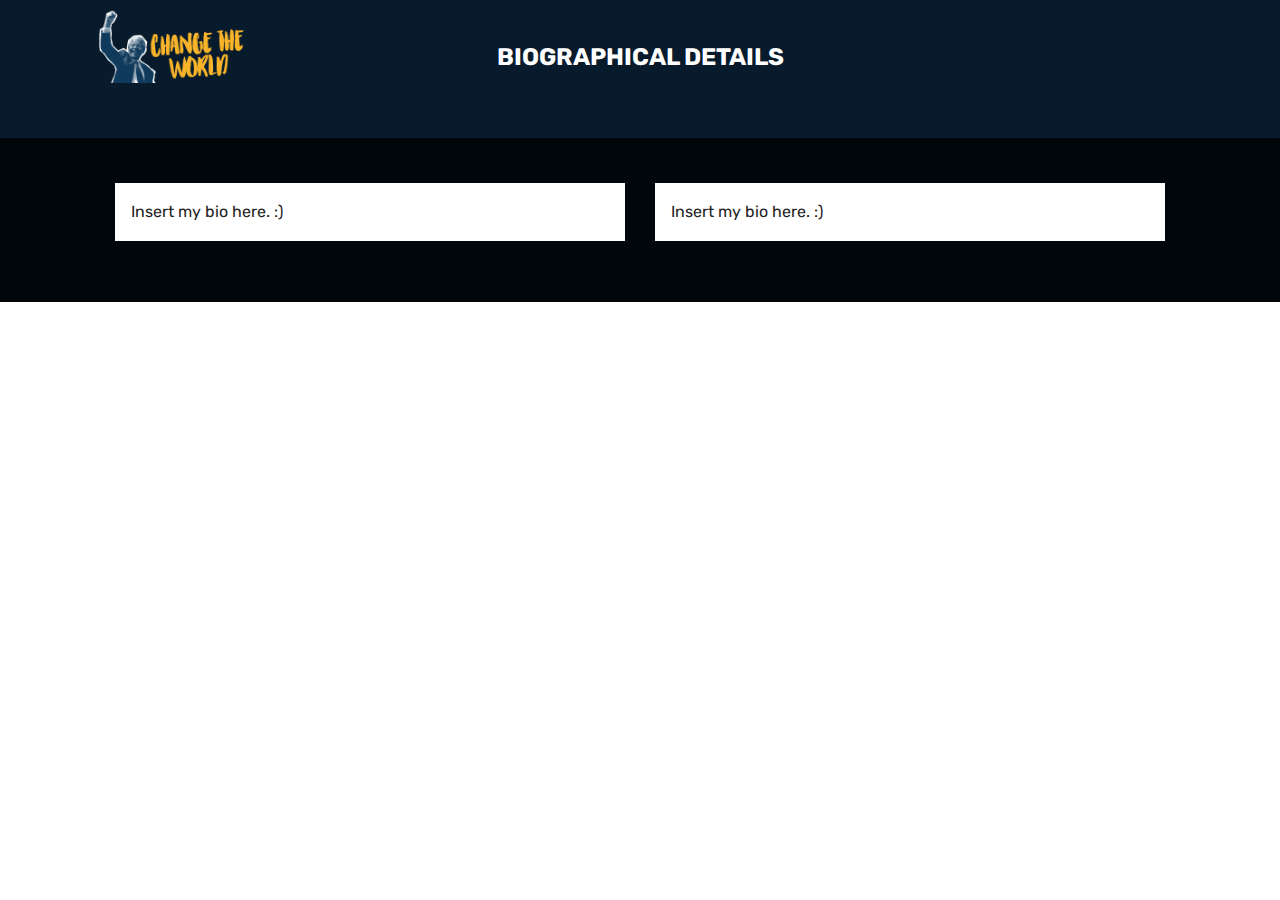
==== page1.html @ e3fdcf51 "create github pages" ====
<!DOCTYPE html>
<html  >
<head>
  <!-- Site made with Mobirise Website Builder v4.12.3, https://mobirise.com -->
  <meta charset="UTF-8">
  <meta http-equiv="X-UA-Compatible" content="IE=edge">
  <meta name="generator" content="Mobirise v4.12.3, mobirise.com">
  <meta name="viewport" content="width=device-width, initial-scale=1, minimum-scale=1">
  <link rel="shortcut icon" href="assets/images/madiba-raised-fist.png" type="image/x-icon">
  <meta name="description" content="Website Maker Description">
  
  
  <title>Biographical Details</title>
  <link rel="stylesheet" href="assets/web/assets/mobirise-icons/mobirise-icons.css">
  <link rel="stylesheet" href="assets/bootstrap/css/bootstrap.min.css">
  <link rel="stylesheet" href="assets/bootstrap/css/bootstrap-grid.min.css">
  <link rel="stylesheet" href="assets/bootstrap/css/bootstrap-reboot.min.css">
  <link rel="stylesheet" href="assets/tether/tether.min.css">
  <link rel="stylesheet" href="assets/dropdown/css/style.css">
  <link rel="stylesheet" href="assets/animatecss/animate.min.css">
  <link rel="stylesheet" href="assets/theme/css/style.css">
  <link rel="preload" as="style" href="assets/mobirise/css/mbr-additional.css"><link rel="stylesheet" href="assets/mobirise/css/mbr-additional.css" type="text/css">
  
  
  
</head>
<body>
  <section class="menu cid-qTkzRZLJNu" once="menu" id="menu1-o">

    

    <nav class="navbar navbar-expand beta-menu navbar-dropdown align-items-center navbar-toggleable-sm bg-color transparent">
        <button class="navbar-toggler navbar-toggler-right" type="button" data-toggle="collapse" data-target="#navbarSupportedContent" aria-controls="navbarSupportedContent" aria-expanded="false" aria-label="Toggle navigation">
            <div class="hamburger">
                <span></span>
                <span></span>
                <span></span>
                <span></span>
            </div>
        </button>
        <div class="menu-logo">
            <div class="navbar-brand">
                <span class="navbar-logo">
                    <a href="https://education.mandela.ac.za/">
                         <img src="assets/images/madiba-raised-fist.png" alt="Mobirise" title="" style="height: 4.7rem;">
                    </a>
                </span>
                
            </div>
        </div>
        <div class="collapse navbar-collapse" id="navbarSupportedContent">
            
            
        </div>
    </nav>
</section>

<section class="engine"><a href="https://mobirise.info/y">html website templates</a></section><section class="mbr-section content5 cid-rYswSvVoVK" id="content5-14">

    

    

    <div class="container">
        <div class="media-container-row">
            <div class="title col-12 col-md-8">
                <h2 class="align-center mbr-bold mbr-white pb-3 mbr-fonts-style display-5">BIOGRAPHICAL DETAILS</h2>
                
                
                
            </div>
        </div>
    </div>
</section>

<section class="mbr-section article content14 cid-rYsugytUxY" id="content14-13">
      
     

    <div class="container">
        <div class="media-container-row">
            <div class="row col-12 col-md-12">
                <div class="col-12 mbr-text mbr-fonts-style col-md-6 display-7">
                     <p class="p-3">Insert my bio here. :)</p>
                </div>
                <div class="col-12 mbr-text mbr-fonts-style display-7 col-md-6">
                     <p class="p-3">Insert my bio here. :)</p>
                </div>
                
            </div>
        </div>
    </div>
</section>


  <script src="assets/web/assets/jquery/jquery.min.js"></script>
  <script src="assets/popper/popper.min.js"></script>
  <script src="assets/bootstrap/js/bootstrap.min.js"></script>
  <script src="assets/tether/tether.min.js"></script>
  <script src="assets/dropdown/js/nav-dropdown.js"></script>
  <script src="assets/dropdown/js/navbar-dropdown.js"></script>
  <script src="assets/touchswipe/jquery.touch-swipe.min.js"></script>
  <script src="assets/viewportchecker/jquery.viewportchecker.js"></script>
  <script src="assets/smoothscroll/smooth-scroll.js"></script>
  <script src="assets/theme/js/script.js"></script>
  
  
  <input name="animation" type="hidden">
  </body>
</html>
---- assets/web/assets/mobirise-icons/mobirise-icons.css ----
@font-face {
  font-family: 'MobiriseIcons';
  src:  url('mobirise-icons.eot?spat4u');
  src:  url('mobirise-icons.eot?spat4u#iefix') format('embedded-opentype'),
    url('mobirise-icons.ttf?spat4u') format('truetype'),
    url('mobirise-icons.woff?spat4u') format('woff'),
    url('mobirise-icons.svg?spat4u#MobiriseIcons') format('svg');
  font-weight: normal;
  font-style: normal;
  font-display: swap;
}

[class^="mbri-"], [class*=" mbri-"] {
  /* use !important to prevent issues with browser extensions that change fonts */
  font-family: MobiriseIcons !important;
  speak: none;
  font-style: normal;
  font-weight: normal;
  font-variant: normal;
  text-transform: none;
  line-height: 1;

  /* Better Font Rendering =========== */
  -webkit-font-smoothing: antialiased;
  -moz-osx-font-smoothing: grayscale;
}

.mbri-add-submenu:before {
  content: "\e900";
}
.mbri-alert:before {
  content: "\e901";
}
.mbri-align-center:before {
  content: "\e902";
}
.mbri-align-justify:before {
  content: "\e903";
}
.mbri-align-left:before {
  content: "\e904";
}
.mbri-align-right:before {
  content: "\e905";
}
.mbri-android:before {
  content: "\e906";
}
.mbri-apple:before {
  content: "\e907";
}
.mbri-arrow-down:before {
  content: "\e908";
}
.mbri-arrow-next:before {
  content: "\e909";
}
.mbri-arrow-prev:before {
  content: "\e90a";
}
.mbri-arrow-up:before {
  content: "\e90b";
}
.mbri-bold:before {
  content: "\e90c";
}
.mbri-bookmark:before {
  content: "\e90d";
}
.mbri-bootstrap:before {
  content: "\e90e";
}
.mbri-briefcase:before {
  content: "\e90f";
}
.mbri-browse:before {
  content: "\e910";
}
.mbri-bulleted-list:before {
  content: "\e911";
}
.mbri-calendar:before {
  content: "\e912";
}
.mbri-camera:before {
  content: "\e913";
}
.mbri-cart-add:before {
  content: "\e914";
}
.mbri-cart-full:before {
  content: "\e915";
}
.mbri-cash:before {
  content: "\e916";
}
.mbri-change-style:before {
  content: "\e917";
}
.mbri-chat:before {
  content: "\e918";
}
.mbri-clock:before {
  content: "\e919";
}
.mbri-close:before {
  content: "\e91a";
}
.mbri-cloud:before {
  content: "\e91b";
}
.mbri-code:before {
  content: "\e91c";
}
.mbri-contact-form:before {
  content: "\e91d";
}
.mbri-credit-card:before {
  content: "\e91e";
}
.mbri-cursor-click:before {
  content: "\e91f";
}
.mbri-cust-feedback:before {
  content: "\e920";
}
.mbri-database:before {
  content: "\e921";
}
.mbri-delivery:before {
  content: "\e922";
}
.mbri-desktop:before {
  content: "\e923";
}
.mbri-devices:before {
  content: "\e924";
}
.mbri-down:before {
  content: "\e925";
}
.mbri-download:before {
  content: "\e989";
}
.mbri-drag-n-drop:before {
  content: "\e927";
}
.mbri-drag-n-drop2:before {
  content: "\e928";
}
.mbri-edit:before {
  content: "\e929";
}
.mbri-edit2:before {
  content: "\e92a";
}
.mbri-error:before {
  content: "\e92b";
}
.mbri-extension:before {
  content: "\e92c";
}
.mbri-features:before {
  content: "\e92d";
}
.mbri-file:before {
  content: "\e92e";
}
.mbri-flag:before {
  content: "\e92f";
}
.mbri-folder:before {
  content: "\e930";
}
.mbri-gift:before {
  content: "\e931";
}
.mbri-github:before {
  content: "\e932";
}
.mbri-globe:before {
  content: "\e933";
}
.mbri-globe-2:before {
  content: "\e934";
}
.mbri-growing-chart:before {
  content: "\e935";
}
.mbri-hearth:before {
  content: "\e936";
}
.mbri-help:before {
  content: "\e937";
}
.mbri-home:before {
  content: "\e938";
}
.mbri-hot-cup:before {
  content: "\e939";
}
.mbri-idea:before {
  content: "\e93a";
}
.mbri-image-gallery:before {
  content: "\e93b";
}
.mbri-image-slider:before {
  content: "\e93c";
}
.mbri-info:before {
  content: "\e93d";
}
.mbri-italic:before {
  content: "\e93e";
}
.mbri-key:before {
  content: "\e93f";
}
.mbri-laptop:before {
  content: "\e940";
}
.mbri-layers:before {
  content: "\e941";
}
.mbri-left-right:before {
  content: "\e942";
}
.mbri-left:before {
  content: "\e943";
}
.mbri-letter:before {
  content: "\e944";
}
.mbri-like:before {
  content: "\e945";
}
.mbri-link:before {
  content: "\e946";
}
.mbri-lock:before {
  content: "\e947";
}
.mbri-login:before {
  content: "\e948";
}
.mbri-logout:before {
  content: "\e949";
}
.mbri-magic-stick:before {
  content: "\e94a";
}
.mbri-map-pin:before {
  content: "\e94b";
}
.mbri-menu:before {
  content: "\e94c";
}
.mbri-mobile:before {
  content: "\e94d";
}
.mbri-mobile2:before {
  content: "\e94e";
}
.mbri-mobirise:before {
  content: "\e94f";
}
.mbri-more-horizontal:before {
  content: "\e950";
}
.mbri-more-vertical:before {
  content: "\e951";
}
.mbri-music:before {
  content: "\e952";
}
.mbri-new-file:before {
  content: "\e953";
}
.mbri-numbered-list:before {
  content: "\e954";
}
.mbri-opened-folder:before {
  content: "\e955";
}
.mbri-pages:before {
  content: "\e956";
}
.mbri-paper-plane:before {
  content: "\e957";
}
.mbri-paperclip:before {
  content: "\e958";
}
.mbri-photo:before {
  content: "\e959";
}
.mbri-photos:before {
  content: "\e95a";
}
.mbri-pin:before {
  content: "\e95b";
}
.mbri-play:before {
  content: "\e95c";
}
.mbri-plus:before {
  content: "\e95d";
}
.mbri-preview:before {
  content: "\e95e";
}
.mbri-print:before {
  content: "\e95f";
}
.mbri-protect:before {
  content: "\e960";
}
.mbri-question:before {
  content: "\e961";
}
.mbri-quote-left:before {
  content: "\e962";
}
.mbri-quote-right:before {
  content: "\e963";
}
.mbri-refresh:before {
  content: "\e964";
}
.mbri-responsive:before {
  content: "\e965";
}
.mbri-right:before {
  content: "\e966";
}
.mbri-rocket:before {
  content: "\e967";
}
.mbri-sad-face:before {
  content: "\e968";
}
.mbri-sale:before {
  content: "\e969";
}
.mbri-save:before {
  content: "\e96a";
}
.mbri-search:before {
  content: "\e96b";
}
.mbri-setting:before {
  content: "\e96c";
}
.mbri-setting2:before {
  content: "\e96d";
}
.mbri-setting3:before {
  content: "\e96e";
}
.mbri-share:before {
  content: "\e96f";
}
.mbri-shopping-bag:before {
  content: "\e970";
}
.mbri-shopping-basket:before {
  content: "\e971";
}
.mbri-shopping-cart:before {
  content: "\e972";
}
.mbri-sites:before {
  content: "\e973";
}
.mbri-smile-face:before {
  content: "\e974";
}
.mbri-speed:before {
  content: "\e975";
}
.mbri-star:before {
  content: "\e976";
}
.mbri-success:before {
  content: "\e977";
}
.mbri-sun:before {
  content: "\e978";
}
.mbri-sun2:before {
  content: "\e979";
}
.mbri-tablet:before {
  content: "\e97a";
}
.mbri-tablet-vertical:before {
  content: "\e97b";
}
.mbri-target:before {
  content: "\e97c";
}
.mbri-timer:before {
  content: "\e97d";
}
.mbri-to-ftp:before {
  content: "\e97e";
}
.mbri-to-local-drive:before {
  content: "\e97f";
}
.mbri-touch-swipe:before {
  content: "\e980";
}
.mbri-touch:before {
  content: "\e981";
}
.mbri-trash:before {
  content: "\e982";
}
.mbri-underline:before {
  content: "\e983";
}
.mbri-unlink:before {
  content: "\e984";
}
.mbri-unlock:before {
  content: "\e985";
}
.mbri-up-down:before {
  content: "\e986";
}
.mbri-up:before {
  content: "\e987";
}
.mbri-update:before {
  content: "\e988";
}
.mbri-upload:before {
 content: "\e926"; 
}
.mbri-user:before {
  content: "\e98a";
}
.mbri-user2:before {
  content: "\e98b";
}
.mbri-users:before {
  content: "\e98c";
}
.mbri-video:before {
  content: "\e98d";
}
.mbri-video-play:before {
  content: "\e98e";
}
.mbri-watch:before {
  content: "\e98f";
}
.mbri-website-theme:before {
  content: "\e990";
}
.mbri-wifi:before {
  content: "\e991";
}
.mbri-windows:before {
  content: "\e992";
}
.mbri-zoom-out:before {
  content: "\e993";
}
.mbri-redo:before {
  content: "\e994";
}
.mbri-undo:before {
  content: "\e995";
}
---- assets/dropdown/css/style.css ----
.navbar-dropdown {
  left: 0;
  padding: 0;
  position: absolute;
  right: 0;
  top: 0;
  transition: all 0.45s ease;
  z-index: 1030;
  background: #282828; }
  .navbar-dropdown .navbar-logo {
    margin-right: 0.8rem;
    transition: margin 0.3s ease-in-out;
    vertical-align: middle; }
    .navbar-dropdown .navbar-logo img {
      height: 3.125rem;
      transition: all 0.3s ease-in-out; }
    .navbar-dropdown .navbar-logo.mbr-iconfont {
      font-size: 3.125rem;
      line-height: 3.125rem; }
  .navbar-dropdown .navbar-caption {
    font-weight: 700;
    white-space: normal;
    vertical-align: -4px;
    line-height: 3.125rem !important; }
    .navbar-dropdown .navbar-caption, .navbar-dropdown .navbar-caption:hover {
      color: inherit;
      text-decoration: none; }
  .navbar-dropdown .mbr-iconfont + .navbar-caption {
    vertical-align: -1px; }
  .navbar-dropdown.navbar-fixed-top {
    position: fixed; }
  .navbar-dropdown .navbar-brand span {
    vertical-align: -4px; }
  .navbar-dropdown.bg-color.transparent {
    background: none; }
  .navbar-dropdown.navbar-short .navbar-brand {
    padding: 0.625rem 0; }
    .navbar-dropdown.navbar-short .navbar-brand span {
      vertical-align: -1px; }
  .navbar-dropdown.navbar-short .navbar-caption {
    line-height: 2.375rem !important;
    vertical-align: -2px; }
  .navbar-dropdown.navbar-short .navbar-logo {
    margin-right: 0.5rem; }
    .navbar-dropdown.navbar-short .navbar-logo img {
      height: 2.375rem; }
    .navbar-dropdown.navbar-short .navbar-logo.mbr-iconfont {
      font-size: 2.375rem;
      line-height: 2.375rem; }
  .navbar-dropdown.navbar-short .mbr-table-cell {
    height: 3.625rem; }
  .navbar-dropdown .navbar-close {
    left: 0.6875rem;
    position: fixed;
    top: 0.75rem;
    z-index: 1000; }
  .navbar-dropdown .hamburger-icon {
    content: "";
    display: inline-block;
    vertical-align: middle;
    width: 16px;
    -webkit-box-shadow: 0 -6px 0 1px #282828,0 0 0 1px #282828,0 6px 0 1px #282828;
    -moz-box-shadow: 0 -6px 0 1px #282828,0 0 0 1px #282828,0 6px 0 1px #282828;
    box-shadow: 0 -6px 0 1px #282828,0 0 0 1px #282828,0 6px 0 1px #282828; }

.dropdown-menu .dropdown-toggle[data-toggle="dropdown-submenu"]::after {
  border-bottom: 0.35em solid transparent;
  border-left: 0.35em solid;
  border-right: 0;
  border-top: 0.35em solid transparent;
  margin-left: 0.3rem; }

.dropdown-menu .dropdown-item:focus {
  outline: 0; }

.nav-dropdown {
  font-size: 0.75rem;
  font-weight: 500;
  height: auto !important; }
  .nav-dropdown .nav-btn {
    padding-left: 1rem; }
  .nav-dropdown .link {
    margin: .667em 1.667em;
    font-weight: 500;
    padding: 0;
    transition: color .2s ease-in-out; }
    .nav-dropdown .link.dropdown-toggle {
      margin-right: 2.583em; }
      .nav-dropdown .link.dropdown-toggle::after {
        margin-left: .25rem;
        border-top: 0.35em solid;
        border-right: 0.35em solid transparent;
        border-left: 0.35em solid transparent;
        border-bottom: 0; }
      .nav-dropdown .link.dropdown-toggle[aria-expanded="true"] {
        margin: 0;
        padding: 0.667em 3.263em  0.667em 1.667em; }
  .nav-dropdown .link::after,
  .nav-dropdown .dropdown-item::after {
    color: inherit; }
  .nav-dropdown .btn {
    font-size: 0.75rem;
    font-weight: 700;
    letter-spacing: 0;
    margin-bottom: 0;
    padding-left: 1.25rem;
    padding-right: 1.25rem; }
  .nav-dropdown .dropdown-menu {
    border-radius: 0;
    border: 0;
    left: 0;
    margin: 0;
    padding-bottom: 1.25rem;
    padding-top: 1.25rem;
    position: relative; }
  .nav-dropdown .dropdown-submenu {
    margin-left: 0.125rem;
    top: 0; }
  .nav-dropdown .dropdown-item {
    font-weight: 500;
    line-height: 2;
    padding: 0.3846em 4.615em 0.3846em 1.5385em;
    position: relative;
    transition: color .2s ease-in-out, background-color .2s ease-in-out; }
    .nav-dropdown .dropdown-item::after {
      margin-top: -0.3077em;
      position: absolute;
      right: 1.1538em;
      top: 50%; }
    .nav-dropdown .dropdown-item:focus, .nav-dropdown .dropdown-item:hover {
      background: none; }

@media (max-width: 767px) {
  .nav-dropdown.navbar-toggleable-sm {
    bottom: 0;
    display: none;
    left: 0;
    overflow-x: hidden;
    position: fixed;
    top: 0;
    transform: translateX(-100%);
    -ms-transform: translateX(-100%);
    -webkit-transform: translateX(-100%);
    width: 18.75rem;
    z-index: 999; } }
.nav-dropdown.navbar-toggleable-xl {
  bottom: 0;
  display: none;
  left: 0;
  overflow-x: hidden;
  position: fixed;
  top: 0;
  transform: translateX(-100%);
  -ms-transform: translateX(-100%);
  -webkit-transform: translateX(-100%);
  width: 18.75rem;
  z-index: 999; }

.nav-dropdown-sm {
  display: block !important;
  overflow-x: hidden;
  overflow: auto;
  padding-top: 3.875rem; }
  .nav-dropdown-sm::after {
    content: "";
    display: block;
    height: 3rem;
    width: 100%; }
  .nav-dropdown-sm.collapse.in ~ .navbar-close {
    display: block !important; }
  .nav-dropdown-sm.collapsing, .nav-dropdown-sm.collapse.in {
    transform: translateX(0);
    -ms-transform: translateX(0);
    -webkit-transform: translateX(0);
    transition: all 0.25s ease-out;
    -webkit-transition: all 0.25s ease-out;
    background: #282828; }
  .nav-dropdown-sm.collapsing[aria-expanded="false"] {
    transform: translateX(-100%);
    -ms-transform: translateX(-100%);
    -webkit-transform: translateX(-100%); }
  .nav-dropdown-sm .nav-item {
    display: block;
    margin-left: 0 !important;
    padding-left: 0; }
  .nav-dropdown-sm .link,
  .nav-dropdown-sm .dropdown-item {
    border-top: 1px dotted rgba(255, 255, 255, 0.1);
    font-size: 0.8125rem;
    line-height: 1.6;
    margin: 0 !important;
    padding: 0.875rem 2.4rem 0.875rem 1.5625rem !important;
    position: relative;
    white-space: normal; }
    .nav-dropdown-sm .link:focus, .nav-dropdown-sm .link:hover,
    .nav-dropdown-sm .dropdown-item:focus,
    .nav-dropdown-sm .dropdown-item:hover {
      background: rgba(0, 0, 0, 0.2) !important;
      color: #c0a375; }
  .nav-dropdown-sm .nav-btn {
    position: relative;
    padding: 1.5625rem 1.5625rem 0 1.5625rem; }
    .nav-dropdown-sm .nav-btn::before {
      border-top: 1px dotted rgba(255, 255, 255, 0.1);
      content: "";
      left: 0;
      position: absolute;
      top: 0;
      width: 100%; }
    .nav-dropdown-sm .nav-btn + .nav-btn {
      padding-top: 0.625rem; }
      .nav-dropdown-sm .nav-btn + .nav-btn::before {
        display: none; }
  .nav-dropdown-sm .btn {
    padding: 0.625rem 0; }
  .nav-dropdown-sm .dropdown-toggle[data-toggle="dropdown-submenu"]::after {
    margin-left: .25rem;
    border-top: 0.35em solid;
    border-right: 0.35em solid transparent;
    border-left: 0.35em solid transparent;
    border-bottom: 0; }
  .nav-dropdown-sm .dropdown-toggle[data-toggle="dropdown-submenu"][aria-expanded="true"]::after {
    border-top: 0;
    border-right: 0.35em solid transparent;
    border-left: 0.35em solid transparent;
    border-bottom: 0.35em solid; }
  .nav-dropdown-sm .dropdown-menu {
    margin: 0;
    padding: 0;
    position: relative;
    top: 0;
    left: 0;
    width: 100%;
    border: 0;
    float: none;
    border-radius: 0;
    background: none; }
  .nav-dropdown-sm .dropdown-submenu {
    left: 100%;
    margin-left: 0.125rem;
    margin-top: -1.25rem;
    top: 0; }

.navbar-toggleable-sm .nav-dropdown .dropdown-menu {
  position: absolute; }

.navbar-toggleable-sm .nav-dropdown .dropdown-submenu {
  left: 100%;
  margin-left: 0.125rem;
  margin-top: -1.25rem;
  top: 0; }

.navbar-toggleable-sm.opened .nav-dropdown .dropdown-menu {
  position: relative; }

.navbar-toggleable-sm.opened .nav-dropdown .dropdown-submenu {
  left: 0;
  margin-left: 00rem;
  margin-top: 0rem;
  top: 0; }

.is-builder .nav-dropdown.collapsing {
  transition: none !important; }

/*# sourceMappingURL=style.css.map */
---- assets/theme/css/style.css ----
@charset "UTF-8";
/*!
 * Mobirise v4 theme (https://mobirise.com/)
 * Copyright 2017 Mobirise
 */
section {
  background-color: #eeeeee;
}

body {
  font-style: normal;
  line-height: 1.5;
}

section,
.container,
.container-fluid {
  position: relative;
  word-wrap: break-word;
}

a.mbr-iconfont:hover {
  text-decoration: none;
}

.article .lead p,
.article .lead ul,
.article .lead ol,
.article .lead pre,
.article .lead blockquote {
  margin-bottom: 0;
}

ul,
ol,
pre,
blockquote {
  margin-bottom: 2.3125rem;
}

pre {
  background: #f4f4f4;
  padding: 10px 24px;
  white-space: pre-wrap;
}

.inactive {
  -webkit-user-select: none;
  -moz-user-select: none;
  -ms-user-select: none;
  user-select: none;
  pointer-events: none;
  -webkit-user-drag: none;
  user-drag: none;
}

.mbr-section__comments .row {
  justify-content: center;
  -webkit-justify-content: center;
}

a {
  font-style: normal;
  font-weight: 400;
  cursor: pointer;
}
a, a:hover {
  text-decoration: none;
}

figure {
  margin-bottom: 0;
}

body {
  color: #232323;
}

h1,
h2,
h3,
h4,
h5,
h6,
.h1,
.h2,
.h3,
.h4,
.h5,
.h6,
.display-1,
.display-2,
.display-3,
.display-4 {
  line-height: 1;
  word-break: break-word;
  word-wrap: break-word;
}

.mbr-section-title {
  font-style: normal;
  line-height: 1.2;
}

.mbr-section-subtitle {
  line-height: 1.3;
}

.mbr-text {
  font-style: normal;
  line-height: 1.6;
}

b,
strong {
  font-weight: bold;
}

blockquote {
  padding: 10px 0 10px 20px;
  position: relative;
  border-left: 2px solid;
  border-color: #ff3366;
}

input:-webkit-autofill, input:-webkit-autofill:hover, input:-webkit-autofill:focus, input:-webkit-autofill:active {
  transition-delay: 9999s;
  transition-property: background-color, color;
}

textarea[type=hidden] {
  display: none;
}

body {
  position: relative;
}

section {
  background-position: 50% 50%;
  background-repeat: no-repeat;
  background-size: cover;
}
section .mbr-background-video,
section .mbr-background-video-preview {
  position: absolute;
  bottom: 0;
  left: 0;
  right: 0;
  top: 0;
}

.hidden {
  visibility: hidden;
}

.mbr-z-index20 {
  z-index: 20;
}

/*! Base colors */
.mbr-white {
  color: #ffffff;
}

.mbr-black {
  color: #000000;
}

.mbr-bg-white {
  background-color: #ffffff;
}

.mbr-bg-black {
  background-color: #000000;
}

/*! Text-aligns */
.align-left {
  text-align: left;
}

.align-center {
  text-align: center;
}

.align-right {
  text-align: right;
}

@media (max-width: 767px) {
  .align-left,
.align-center,
.align-right,
.mbr-section-btn,
.mbr-section-title {
    text-align: center;
  }
}
/*! Font-weight  */
.mbr-light {
  font-weight: 300;
}

.mbr-regular {
  font-weight: 400;
}

.mbr-semibold {
  font-weight: 500;
}

.mbr-bold {
  font-weight: 700;
}

/*! Media  */
.media-size-item {
  -webkit-flex: 1 1 auto;
  -moz-flex: 1 1 auto;
  -ms-flex: 1 1 auto;
  -o-flex: 1 1 auto;
  flex: 1 1 auto;
}

.media-content {
  -webkit-flex-basis: 100%;
  flex-basis: 100%;
}

.media-container-row {
  display: -ms-flexbox;
  display: -webkit-flex;
  display: flex;
  -webkit-flex-direction: row;
  -ms-flex-direction: row;
  flex-direction: row;
  -webkit-flex-wrap: wrap;
  -ms-flex-wrap: wrap;
  flex-wrap: wrap;
  -webkit-justify-content: center;
  -ms-flex-pack: center;
  justify-content: center;
  -webkit-align-content: center;
  -ms-flex-line-pack: center;
  align-content: center;
  -webkit-align-items: start;
  -ms-flex-align: start;
  align-items: start;
}
.media-container-row .media-size-item {
  width: 400px;
}

.media-container-column {
  display: -ms-flexbox;
  display: -webkit-flex;
  display: flex;
  -webkit-flex-direction: column;
  -ms-flex-direction: column;
  flex-direction: column;
  -webkit-flex-wrap: wrap;
  -ms-flex-wrap: wrap;
  flex-wrap: wrap;
  -webkit-justify-content: center;
  -ms-flex-pack: center;
  justify-content: center;
  -webkit-align-content: center;
  -ms-flex-line-pack: center;
  align-content: center;
  -webkit-align-items: stretch;
  -ms-flex-align: stretch;
  align-items: stretch;
}
.media-container-column > * {
  width: 100%;
}

@media (min-width: 992px) {
  .media-container-row {
    -webkit-flex-wrap: nowrap;
    -ms-flex-wrap: nowrap;
    flex-wrap: nowrap;
  }
}
figure {
  overflow: hidden;
}

figure[mbr-media-size] {
  transition: width 0.1s;
}

.mbr-figure img,
.mbr-figure iframe {
  display: block;
  width: 100%;
}

.card {
  background-color: transparent;
  border: none;
}

.card-box {
  width: 100%;
}

.card-img {
  text-align: center;
  flex-shrink: 0;
  -webkit-flex-shrink: 0;
}

.media {
  max-width: 100%;
  margin: 0 auto;
}

.mbr-figure {
  -ms-flex-item-align: center;
  -ms-grid-row-align: center;
  -webkit-align-self: center;
  align-self: center;
}

.media-container > div {
  max-width: 100%;
}

.mbr-figure img,
.card-img img {
  width: 100%;
}

@media (max-width: 991px) {
  .media-size-item {
    width: auto !important;
  }

  .media {
    width: auto;
  }

  .mbr-figure {
    width: 100% !important;
  }
}
/*! Buttons */
.btn {
  font-weight: 500;
  border-width: 2px;
  font-style: normal;
  letter-spacing: 1px;
  margin: 0.4rem 0.8rem;
  white-space: normal;
  -webkit-transition: all 0.3s ease-in-out;
  -moz-transition: all 0.3s ease-in-out;
  transition: all 0.3s ease-in-out;
  display: inline-flex;
  align-items: center;
  justify-content: center;
  word-break: break-word;
  -webkit-align-items: center;
  -webkit-justify-content: center;
  display: -webkit-inline-flex;
}

.btn-sm {
  font-weight: 500;
  letter-spacing: 1px;
  -webkit-transition: all 0.3s ease-in-out;
  -moz-transition: all 0.3s ease-in-out;
  transition: all 0.3s ease-in-out;
}

.btn-md {
  font-weight: 500;
  letter-spacing: 1px;
  margin: 0.4rem 0.8rem !important;
  -webkit-transition: all 0.3s ease-in-out;
  -moz-transition: all 0.3s ease-in-out;
  transition: all 0.3s ease-in-out;
}

.btn-lg {
  font-weight: 500;
  letter-spacing: 1px;
  margin: 0.4rem 0.8rem !important;
  -webkit-transition: all 0.3s ease-in-out;
  -moz-transition: all 0.3s ease-in-out;
  transition: all 0.3s ease-in-out;
}

.mbr-section-btn {
  margin-left: -0.25rem;
  margin-right: -0.25rem;
  font-size: 0;
}

nav .mbr-section-btn {
  margin-left: 0rem;
  margin-right: 0rem;
}

.btn-form {
  border-radius: 0;
}
.btn-form:hover {
  cursor: pointer;
}

/*! Btn icon margin */
.btn .mbr-iconfont,
.btn.btn-sm .mbr-iconfont {
  cursor: pointer;
  margin-right: 0.5rem;
}

.btn.btn-md .mbr-iconfont,
.btn.btn-md .mbr-iconfont {
  margin-right: 0.8rem;
}

.mbr-regular {
  font-weight: 400;
}

.mbr-semibold {
  font-weight: 500;
}

.mbr-bold {
  font-weight: 700;
}

[type=submit] {
  -webkit-appearance: none;
}

/*! Full-screen */
.mbr-fullscreen .mbr-overlay {
  min-height: 100vh;
}

.mbr-fullscreen {
  display: flex;
  display: -webkit-flex;
  display: -moz-flex;
  display: -ms-flex;
  display: -o-flex;
  align-items: center;
  -webkit-align-items: center;
  min-height: 100vh;
  padding-top: 3rem;
  padding-bottom: 3rem;
}

/*! Map */
.map {
  height: 25rem;
  position: relative;
}
.map iframe {
  width: 100%;
  height: 100%;
}

.mbr-overlay {
  background-color: #000;
  bottom: 0;
  left: 0;
  opacity: 0.5;
  position: absolute;
  right: 0;
  top: 0;
  z-index: 0;
  pointer-events: none;
}

/* Form */
blockquote {
  font-style: italic;
  padding: 10px 0 10px 20px;
  font-size: 1.09rem;
  position: relative;
  border-width: 3px;
}

.form-control {
  background-color: #f5f5f5;
  box-shadow: none;
  color: #565656;
  line-height: 1.43;
  min-height: 3.5em;
  padding: 1.07em 0.5em;
}
.form-control, .form-control:focus {
  border: 1px solid #e8e8e8;
}
.form-active .form-control:invalid {
  border-color: red;
}

.form-control-label {
  position: relative;
  cursor: pointer;
  margin-bottom: 0.357em;
  padding: 0;
}

.alert {
  color: #ffffff;
  border-radius: 0;
  border: 0;
  font-size: 0.875rem;
  line-height: 1.5;
  margin-bottom: 1.875rem;
  padding: 1.25rem;
  position: relative;
}
.alert.alert-form::after {
  background-color: inherit;
  bottom: -7px;
  content: "";
  display: block;
  height: 14px;
  left: 50%;
  margin-left: -7px;
  position: absolute;
  transform: rotate(45deg);
  width: 14px;
  -webkit-transform: rotate(45deg);
}

.form-asterisk {
  font-family: initial;
  position: absolute;
  top: -2px;
  font-weight: normal;
}

/*! Scroll to top arrow */
#scrollToTop a i:before {
  content: "";
  position: absolute;
  height: 40%;
  top: 25%;
  background: #fff;
  width: 2px;
  left: calc(50% - 1px);
}
#scrollToTop a i:after {
  content: "";
  position: absolute;
  display: block;
  border-top: 2px solid #fff;
  border-right: 2px solid #fff;
  width: 40%;
  height: 40%;
  left: 30%;
  bottom: 30%;
  transform: rotate(135deg);
  -webkit-transform: rotate(135deg);
}

.mbr-arrow-up {
  bottom: 25px;
  right: 90px;
  position: fixed;
  text-align: right;
  z-index: 5000;
  color: #ffffff;
  font-size: 32px;
  transform: rotate(180deg);
  -webkit-transform: rotate(180deg);
}

.mbr-arrow-up a {
  background: rgba(0, 0, 0, 0.2);
  border-radius: 3px;
  color: #fff;
  display: inline-block;
  height: 60px;
  width: 60px;
  outline-style: none !important;
  position: relative;
  text-decoration: none;
  transition: all 0.3s ease-in-out;
  cursor: pointer;
  text-align: center;
}
.mbr-arrow-up a:hover {
  background-color: rgba(0, 0, 0, 0.4);
}
.mbr-arrow-up a i {
  line-height: 60px;
}

.mbr-arrow-up-icon {
  display: block;
  color: #fff;
}

.mbr-arrow-up-icon::before {
  content: "›";
  display: inline-block;
  font-family: serif;
  font-size: 32px;
  line-height: 1;
  font-style: normal;
  position: relative;
  top: 6px;
  left: -4px;
  -webkit-transform: rotate(-90deg);
  transform: rotate(-90deg);
}

/*! Arrow Down */
.mbr-arrow {
  position: absolute;
  bottom: 45px;
  left: 50%;
  width: 60px;
  height: 60px;
  cursor: pointer;
  background-color: rgba(80, 80, 80, 0.5);
  border-radius: 50%;
  -webkit-transform: translateX(-50%);
  transform: translateX(-50%);
}
.mbr-arrow > a {
  display: inline-block;
  text-decoration: none;
  outline-style: none;
  -webkit-animation: arrowdown 1.7s ease-in-out infinite;
  animation: arrowdown 1.7s ease-in-out infinite;
}
.mbr-arrow > a > i {
  position: absolute;
  top: -2px;
  left: 15px;
  font-size: 2rem;
}

@keyframes arrowdown {
  0% {
    transform: translateY(0px);
    -webkit-transform: translateY(0px);
  }
  50% {
    transform: translateY(-5px);
    -webkit-transform: translateY(-5px);
  }
  100% {
    transform: translateY(0px);
    -webkit-transform: translateY(0px);
  }
}
@-webkit-keyframes arrowdown {
  0% {
    transform: translateY(0px);
    -webkit-transform: translateY(0px);
  }
  50% {
    transform: translateY(-5px);
    -webkit-transform: translateY(-5px);
  }
  100% {
    transform: translateY(0px);
    -webkit-transform: translateY(0px);
  }
}
@media (max-width: 500px) {
  .mbr-arrow-up {
    left: 50%;
    right: auto;
    transform: translateX(-50%) rotate(180deg);
    -webkit-transform: translateX(-50%) rotate(180deg);
  }
}
/*Gradients animation*/
@keyframes gradient-animation {
  from {
    background-position: 0% 100%;
    animation-timing-function: ease-in-out;
  }
  to {
    background-position: 100% 0%;
    animation-timing-function: ease-in-out;
  }
}
@-webkit-keyframes gradient-animation {
  from {
    background-position: 0% 100%;
    animation-timing-function: ease-in-out;
  }
  to {
    background-position: 100% 0%;
    animation-timing-function: ease-in-out;
  }
}
.bg-gradient {
  background-size: 200% 200%;
  animation: gradient-animation 5s infinite alternate;
  -webkit-animation: gradient-animation 5s infinite alternate;
}

.menu .navbar-brand {
  display: -webkit-flex;
}
.menu .navbar-brand span {
  display: flex;
  display: -webkit-flex;
}
.menu .navbar-brand .navbar-caption-wrap {
  display: -webkit-flex;
}
.menu .navbar-brand .navbar-logo img {
  display: -webkit-flex;
}
@media (min-width: 768px) and (max-width: 1023px) {
  .menu .navbar-toggleable-sm .navbar-nav {
    display: -webkit-box;
    display: -webkit-flex;
    display: -ms-flexbox;
  }
}
@media (max-width: 1023px) {
  .menu .navbar-collapse {
    max-height: 93.5vh;
  }
  .menu .navbar-collapse.show {
    overflow: auto;
  }
}
@media (min-width: 1024px) {
  .menu .navbar-nav.nav-dropdown {
    display: -webkit-flex;
  }
  .menu .navbar-toggleable-sm .navbar-collapse {
    display: -webkit-flex !important;
  }
  .menu .collapsed .navbar-collapse {
    max-height: 93.5vh;
  }
  .menu .collapsed .navbar-collapse.show {
    overflow: auto;
  }
}
@media (max-width: 767px) {
  .menu .navbar-collapse {
    max-height: 80vh;
  }
}

/* Others*/
.note-check a[data-value=Rubik] {
  font-style: normal;
}

.mbr-arrow a {
  color: #ffffff;
}

@media (max-width: 767px) {
  .mbr-arrow {
    display: none;
  }
}
.navbar {
  display: -webkit-flex;
  -webkit-flex-wrap: wrap;
  -webkit-align-items: center;
  -webkit-justify-content: space-between;
}

.navbar-collapse {
  -webkit-flex-basis: 100%;
  -webkit-flex-grow: 1;
  -webkit-align-items: center;
}

.nav-dropdown .link {
  padding: 0.667em 1.667em !important;
  margin: 0 !important;
}

.nav {
  display: -webkit-flex;
  -webkit-flex-wrap: wrap;
}

.row {
  display: -webkit-flex;
  -webkit-flex-wrap: wrap;
}

.justify-content-center {
  -webkit-justify-content: center;
}

.form-inline {
  display: -webkit-flex;
  -webkit-flex-flow: row wrap;
  -webkit-align-items: center;
}

.card-wrapper {
  -webkit-flex: 1;
}

.carousel-control {
  z-index: 10;
  display: -webkit-flex;
  -webkit-align-items: center;
  -webkit-justify-content: center;
}

.carousel-controls {
  display: -webkit-flex;
}

.media {
  display: -webkit-flex;
}

.form-group:focus {
  outline: none;
}

.jq-selectbox__select {
  padding: 1.07em 0.5em;
  position: absolute;
  top: 0;
  left: 0;
  width: 100%;
}

.jq-selectbox__dropdown {
  position: absolute;
  top: 100%;
  left: 0 !important;
  width: 100% !important;
}

.jq-selectbox__trigger-arrow {
  transform: translateY(-50%);
}

.jq-selectbox li {
  padding: 1.07em 0.5em;
}

input[type=range] {
  padding-left: 0 !important;
  padding-right: 0 !important;
}

.modal-dialog,
.modal-content {
  height: 100%;
}

.modal-dialog .carousel-inner {
  height: calc(100vh - 1.75rem);
}
@media (max-width: 575px) {
  .modal-dialog .carousel-inner {
    height: calc(100vh - 1rem);
  }
}

.carousel-item {
  text-align: center;
}

.carousel-item img {
  margin: auto;
}

.navbar-toggler {
  -webkit-align-self: flex-start;
  -ms-flex-item-align: start;
  align-self: flex-start;
  padding: 0.25rem 0.75rem;
  font-size: 1.25rem;
  line-height: 1;
  background: transparent;
  border: 1px solid transparent;
  -webkit-border-radius: 0.25rem;
  border-radius: 0.25rem;
}

.navbar-toggler:focus,
.navbar-toggler:hover {
  text-decoration: none;
}

.navbar-toggler-icon {
  display: inline-block;
  width: 1.5em;
  height: 1.5em;
  vertical-align: middle;
  content: "";
  background: no-repeat center center;
  -webkit-background-size: 100% 100%;
  -o-background-size: 100% 100%;
  background-size: 100% 100%;
}

.navbar-toggler-left {
  position: absolute;
  left: 1rem;
}

.navbar-toggler-right {
  position: absolute;
  right: 1rem;
}

@media (max-width: 575px) {
  .navbar-toggleable .navbar-nav .dropdown-menu {
    position: static;
    float: none;
  }

  .navbar-toggleable > .container {
    padding-right: 0;
    padding-left: 0;
  }
}
@media (min-width: 576px) {
  .navbar-toggleable {
    -webkit-box-orient: horizontal;
    -webkit-box-direction: normal;
    -webkit-flex-direction: row;
    -ms-flex-direction: row;
    flex-direction: row;
    -webkit-flex-wrap: nowrap;
    -ms-flex-wrap: nowrap;
    flex-wrap: nowrap;
    -webkit-box-align: center;
    -webkit-align-items: center;
    -ms-flex-align: center;
    align-items: center;
  }

  .navbar-toggleable .navbar-nav {
    -webkit-box-orient: horizontal;
    -webkit-box-direction: normal;
    -webkit-flex-direction: row;
    -ms-flex-direction: row;
    flex-direction: row;
  }

  .navbar-toggleable .navbar-nav .nav-link {
    padding-right: 0.5rem;
    padding-left: 0.5rem;
  }

  .navbar-toggleable > .container {
    display: -webkit-box;
    display: -webkit-flex;
    display: -ms-flexbox;
    display: flex;
    -webkit-flex-wrap: nowrap;
    -ms-flex-wrap: nowrap;
    flex-wrap: nowrap;
    -webkit-box-align: center;
    -webkit-align-items: center;
    -ms-flex-align: center;
    align-items: center;
  }

  .navbar-toggleable .navbar-collapse {
    display: -webkit-box !important;
    display: -webkit-flex !important;
    display: -ms-flexbox !important;
    display: flex !important;
    width: 100%;
  }

  .navbar-toggleable .navbar-toggler {
    display: none;
  }
}
@media (max-width: 767px) {
  .navbar-toggleable-sm .navbar-nav .dropdown-menu {
    position: static;
    float: none;
  }

  .navbar-toggleable-sm > .container {
    padding-right: 0;
    padding-left: 0;
  }
}
@media (min-width: 768px) {
  .navbar-toggleable-sm {
    -webkit-box-orient: horizontal;
    -webkit-box-direction: normal;
    -webkit-flex-direction: row;
    -ms-flex-direction: row;
    flex-direction: row;
    -webkit-flex-wrap: nowrap;
    -ms-flex-wrap: nowrap;
    flex-wrap: nowrap;
    -webkit-box-align: center;
    -webkit-align-items: center;
    -ms-flex-align: center;
    align-items: center;
  }

  .navbar-toggleable-sm .navbar-nav {
    -webkit-box-orient: horizontal;
    -webkit-box-direction: normal;
    -webkit-flex-direction: row;
    -ms-flex-direction: row;
    flex-direction: row;
  }

  .navbar-toggleable-sm .navbar-nav .nav-link {
    padding-right: 0.5rem;
    padding-left: 0.5rem;
  }

  .navbar-toggleable-sm > .container {
    display: -webkit-box;
    display: -webkit-flex;
    display: -ms-flexbox;
    display: flex;
    -webkit-flex-wrap: nowrap;
    -ms-flex-wrap: nowrap;
    flex-wrap: nowrap;
    -webkit-box-align: center;
    -webkit-align-items: center;
    -ms-flex-align: center;
    align-items: center;
  }

  .navbar-toggleable-sm .navbar-collapse {
    display: none;
    width: 100%;
  }

  .navbar-toggleable-sm .navbar-toggler {
    display: none;
  }
}
@media (max-width: 1023px) {
  .navbar-toggleable-md .navbar-nav .dropdown-menu {
    position: static;
    float: none;
  }

  .navbar-toggleable-md > .container {
    padding-right: 0;
    padding-left: 0;
  }
}
@media (min-width: 1024px) {
  .navbar-toggleable-md {
    -webkit-box-orient: horizontal;
    -webkit-box-direction: normal;
    -webkit-flex-direction: row;
    -ms-flex-direction: row;
    flex-direction: row;
    -webkit-flex-wrap: nowrap;
    -ms-flex-wrap: nowrap;
    flex-wrap: nowrap;
    -webkit-box-align: center;
    -webkit-align-items: center;
    -ms-flex-align: center;
    align-items: center;
  }

  .navbar-toggleable-md .navbar-nav {
    -webkit-box-orient: horizontal;
    -webkit-box-direction: normal;
    -webkit-flex-direction: row;
    -ms-flex-direction: row;
    flex-direction: row;
  }

  .navbar-toggleable-md .navbar-nav .nav-link {
    padding-right: 0.5rem;
    padding-left: 0.5rem;
  }

  .navbar-toggleable-md > .container {
    display: -webkit-box;
    display: -webkit-flex;
    display: -ms-flexbox;
    display: flex;
    -webkit-flex-wrap: nowrap;
    -ms-flex-wrap: nowrap;
    flex-wrap: nowrap;
    -webkit-box-align: center;
    -webkit-align-items: center;
    -ms-flex-align: center;
    align-items: center;
  }

  .navbar-toggleable-md .navbar-collapse {
    display: -webkit-box !important;
    display: -webkit-flex !important;
    display: -ms-flexbox !important;
    display: flex !important;
    width: 100%;
  }

  .navbar-toggleable-md .navbar-toggler {
    display: none;
  }
}
@media (max-width: 1199px) {
  .navbar-toggleable-lg .navbar-nav .dropdown-menu {
    position: static;
    float: none;
  }

  .navbar-toggleable-lg > .container {
    padding-right: 0;
    padding-left: 0;
  }
}
@media (min-width: 1200px) {
  .navbar-toggleable-lg {
    -webkit-box-orient: horizontal;
    -webkit-box-direction: normal;
    -webkit-flex-direction: row;
    -ms-flex-direction: row;
    flex-direction: row;
    -webkit-flex-wrap: nowrap;
    -ms-flex-wrap: nowrap;
    flex-wrap: nowrap;
    -webkit-box-align: center;
    -webkit-align-items: center;
    -ms-flex-align: center;
    align-items: center;
  }

  .navbar-toggleable-lg .navbar-nav {
    -webkit-box-orient: horizontal;
    -webkit-box-direction: normal;
    -webkit-flex-direction: row;
    -ms-flex-direction: row;
    flex-direction: row;
  }

  .navbar-toggleable-lg .navbar-nav .nav-link {
    padding-right: 0.5rem;
    padding-left: 0.5rem;
  }

  .navbar-toggleable-lg > .container {
    display: -webkit-box;
    display: -webkit-flex;
    display: -ms-flexbox;
    display: flex;
    -webkit-flex-wrap: nowrap;
    -ms-flex-wrap: nowrap;
    flex-wrap: nowrap;
    -webkit-box-align: center;
    -webkit-align-items: center;
    -ms-flex-align: center;
    align-items: center;
  }

  .navbar-toggleable-lg .navbar-collapse {
    display: -webkit-box !important;
    display: -webkit-flex !important;
    display: -ms-flexbox !important;
    display: flex !important;
    width: 100%;
  }

  .navbar-toggleable-lg .navbar-toggler {
    display: none;
  }
}
.navbar-toggleable-xl {
  -webkit-box-orient: horizontal;
  -webkit-box-direction: normal;
  -webkit-flex-direction: row;
  -ms-flex-direction: row;
  flex-direction: row;
  -webkit-flex-wrap: nowrap;
  -ms-flex-wrap: nowrap;
  flex-wrap: nowrap;
  -webkit-box-align: center;
  -webkit-align-items: center;
  -ms-flex-align: center;
  align-items: center;
}

.navbar-toggleable-xl .navbar-nav .dropdown-menu {
  position: static;
  float: none;
}

.navbar-toggleable-xl > .container {
  padding-right: 0;
  padding-left: 0;
}

.navbar-toggleable-xl .navbar-nav {
  -webkit-box-orient: horizontal;
  -webkit-box-direction: normal;
  -webkit-flex-direction: row;
  -ms-flex-direction: row;
  flex-direction: row;
}

.navbar-toggleable-xl .navbar-nav .nav-link {
  padding-right: 0.5rem;
  padding-left: 0.5rem;
}

.navbar-toggleable-xl > .container {
  display: -webkit-box;
  display: -webkit-flex;
  display: -ms-flexbox;
  display: flex;
  -webkit-flex-wrap: nowrap;
  -ms-flex-wrap: nowrap;
  flex-wrap: nowrap;
  -webkit-box-align: center;
  -webkit-align-items: center;
  -ms-flex-align: center;
  align-items: center;
}

.navbar-toggleable-xl .navbar-collapse {
  display: -webkit-box !important;
  display: -webkit-flex !important;
  display: -ms-flexbox !important;
  display: flex !important;
  width: 100%;
}

.navbar-toggleable-xl .navbar-toggler {
  display: none;
}

.card-img {
  width: auto;
}

.menu .navbar.collapsed:not(.beta-menu) {
  flex-direction: column;
  -webkit-flex-direction: column;
}

.carousel-item.active,
.carousel-item-next,
.carousel-item-prev {
  display: -webkit-box;
  display: -webkit-flex;
  display: -ms-flexbox;
  display: flex;
}

.note-air-layout .dropup .dropdown-menu,
.note-air-layout .navbar-fixed-bottom .dropdown .dropdown-menu {
  bottom: initial !important;
}

html,
body {
  height: auto;
  min-height: 100vh;
}

.dropup .dropdown-toggle::after {
  display: none;
}.engine {
	position: absolute;
	text-indent: -2400px;
	text-align: center;
	padding: 0;
	top: 0;
	left: -2400px;
}
---- assets/mobirise/css/mbr-additional.css ----
@import url(https://fonts.googleapis.com/css?family=Rubik:300,300i,400,400i,500,500i,700,700i,900,900i&display=swap);





body {
  font-family: Rubik;
}
.display-1 {
  font-family: 'Rubik', sans-serif;
  font-size: 4.25rem;
  font-display: swap;
}
.display-1 > .mbr-iconfont {
  font-size: 6.8rem;
}
.display-2 {
  font-family: 'Rubik', sans-serif;
  font-size: 3rem;
  font-display: swap;
}
.display-2 > .mbr-iconfont {
  font-size: 4.8rem;
}
.display-4 {
  font-family: 'Rubik', sans-serif;
  font-size: 1rem;
  font-display: swap;
}
.display-4 > .mbr-iconfont {
  font-size: 1.6rem;
}
.display-5 {
  font-family: 'Rubik', sans-serif;
  font-size: 1.5rem;
  font-display: swap;
}
.display-5 > .mbr-iconfont {
  font-size: 2.4rem;
}
.display-7 {
  font-family: 'Rubik', sans-serif;
  font-size: 1rem;
  font-display: swap;
}
.display-7 > .mbr-iconfont {
  font-size: 1.6rem;
}
/* ---- Fluid typography for mobile devices ---- */
/* 1.4 - font scale ratio ( bootstrap == 1.42857 ) */
/* 100vw - current viewport width */
/* (48 - 20)  48 == 48rem == 768px, 20 == 20rem == 320px(minimal supported viewport) */
/* 0.65 - min scale variable, may vary */
@media (max-width: 768px) {
  .display-1 {
    font-size: 3.4rem;
    font-size: calc( 2.1374999999999997rem + (4.25 - 2.1374999999999997) * ((100vw - 20rem) / (48 - 20)));
    line-height: calc( 1.4 * (2.1374999999999997rem + (4.25 - 2.1374999999999997) * ((100vw - 20rem) / (48 - 20))));
  }
  .display-2 {
    font-size: 2.4rem;
    font-size: calc( 1.7rem + (3 - 1.7) * ((100vw - 20rem) / (48 - 20)));
    line-height: calc( 1.4 * (1.7rem + (3 - 1.7) * ((100vw - 20rem) / (48 - 20))));
  }
  .display-4 {
    font-size: 0.8rem;
    font-size: calc( 1rem + (1 - 1) * ((100vw - 20rem) / (48 - 20)));
    line-height: calc( 1.4 * (1rem + (1 - 1) * ((100vw - 20rem) / (48 - 20))));
  }
  .display-5 {
    font-size: 1.2rem;
    font-size: calc( 1.175rem + (1.5 - 1.175) * ((100vw - 20rem) / (48 - 20)));
    line-height: calc( 1.4 * (1.175rem + (1.5 - 1.175) * ((100vw - 20rem) / (48 - 20))));
  }
}
/* Buttons */
.btn {
  padding: 1rem 3rem;
  border-radius: 3px;
}
.btn-sm {
  padding: 0.6rem 1.5rem;
  border-radius: 3px;
}
.btn-md {
  padding: 1rem 3rem;
  border-radius: 3px;
}
.btn-lg {
  padding: 1.2rem 3.2rem;
  border-radius: 3px;
}
.bg-primary {
  background-color: #073b4c !important;
}
.bg-success {
  background-color: #ffb81c !important;
}
.bg-info {
  background-color: #465052 !important;
}
.bg-warning {
  background-color: #879a9f !important;
}
.bg-danger {
  background-color: #55b4d4 !important;
}
.btn-primary,
.btn-primary:active {
  background-color: #073b4c !important;
  border-color: #073b4c !important;
  color: #ffffff !important;
}
.btn-primary:hover,
.btn-primary:focus,
.btn-primary.focus,
.btn-primary.active {
  color: #ffffff !important;
  background-color: #010506 !important;
  border-color: #010506 !important;
}
.btn-primary.disabled,
.btn-primary:disabled {
  color: #ffffff !important;
  background-color: #010506 !important;
  border-color: #010506 !important;
}
.btn-secondary,
.btn-secondary:active {
  background-color: #ff3366 !important;
  border-color: #ff3366 !important;
  color: #ffffff !important;
}
.btn-secondary:hover,
.btn-secondary:focus,
.btn-secondary.focus,
.btn-secondary.active {
  color: #ffffff !important;
  background-color: #e50039 !important;
  border-color: #e50039 !important;
}
.btn-secondary.disabled,
.btn-secondary:disabled {
  color: #ffffff !important;
  background-color: #e50039 !important;
  border-color: #e50039 !important;
}
.btn-info,
.btn-info:active {
  background-color: #465052 !important;
  border-color: #465052 !important;
  color: #ffffff !important;
}
.btn-info:hover,
.btn-info:focus,
.btn-info.focus,
.btn-info.active {
  color: #ffffff !important;
  background-color: #232829 !important;
  border-color: #232829 !important;
}
.btn-info.disabled,
.btn-info:disabled {
  color: #ffffff !important;
  background-color: #232829 !important;
  border-color: #232829 !important;
}
.btn-success,
.btn-success:active {
  background-color: #ffb81c !important;
  border-color: #ffb81c !important;
  color: #ffffff !important;
}
.btn-success:hover,
.btn-success:focus,
.btn-success.focus,
.btn-success.active {
  color: #ffffff !important;
  background-color: #cf8e00 !important;
  border-color: #cf8e00 !important;
}
.btn-success.disabled,
.btn-success:disabled {
  color: #ffffff !important;
  background-color: #cf8e00 !important;
  border-color: #cf8e00 !important;
}
.btn-warning,
.btn-warning:active {
  background-color: #879a9f !important;
  border-color: #879a9f !important;
  color: #ffffff !important;
}
.btn-warning:hover,
.btn-warning:focus,
.btn-warning.focus,
.btn-warning.active {
  color: #ffffff !important;
  background-color: #617479 !important;
  border-color: #617479 !important;
}
.btn-warning.disabled,
.btn-warning:disabled {
  color: #ffffff !important;
  background-color: #617479 !important;
  border-color: #617479 !important;
}
.btn-danger,
.btn-danger:active {
  background-color: #55b4d4 !important;
  border-color: #55b4d4 !important;
  color: #ffffff !important;
}
.btn-danger:hover,
.btn-danger:focus,
.btn-danger.focus,
.btn-danger.active {
  color: #ffffff !important;
  background-color: #2d8fb0 !important;
  border-color: #2d8fb0 !important;
}
.btn-danger.disabled,
.btn-danger:disabled {
  color: #ffffff !important;
  background-color: #2d8fb0 !important;
  border-color: #2d8fb0 !important;
}
.btn-white {
  color: #333333 !important;
}
.btn-white,
.btn-white:active {
  background-color: #ffffff !important;
  border-color: #ffffff !important;
  color: #808080 !important;
}
.btn-white:hover,
.btn-white:focus,
.btn-white.focus,
.btn-white.active {
  color: #808080 !important;
  background-color: #d9d9d9 !important;
  border-color: #d9d9d9 !important;
}
.btn-white.disabled,
.btn-white:disabled {
  color: #808080 !important;
  background-color: #d9d9d9 !important;
  border-color: #d9d9d9 !important;
}
.btn-black,
.btn-black:active {
  background-color: #333333 !important;
  border-color: #333333 !important;
  color: #ffffff !important;
}
.btn-black:hover,
.btn-black:focus,
.btn-black.focus,
.btn-black.active {
  color: #ffffff !important;
  background-color: #0d0d0d !important;
  border-color: #0d0d0d !important;
}
.btn-black.disabled,
.btn-black:disabled {
  color: #ffffff !important;
  background-color: #0d0d0d !important;
  border-color: #0d0d0d !important;
}
.btn-primary-outline,
.btn-primary-outline:active {
  background: none;
  border-color: #000000;
  color: #000000;
}
.btn-primary-outline:hover,
.btn-primary-outline:focus,
.btn-primary-outline.focus,
.btn-primary-outline.active {
  color: #ffffff;
  background-color: #073b4c;
  border-color: #073b4c;
}
.btn-primary-outline.disabled,
.btn-primary-outline:disabled {
  color: #ffffff !important;
  background-color: #073b4c !important;
  border-color: #073b4c !important;
}
.btn-secondary-outline,
.btn-secondary-outline:active {
  background: none;
  border-color: #cc0033;
  color: #cc0033;
}
.btn-secondary-outline:hover,
.btn-secondary-outline:focus,
.btn-secondary-outline.focus,
.btn-secondary-outline.active {
  color: #ffffff;
  background-color: #ff3366;
  border-color: #ff3366;
}
.btn-secondary-outline.disabled,
.btn-secondary-outline:disabled {
  color: #ffffff !important;
  background-color: #ff3366 !important;
  border-color: #ff3366 !important;
}
.btn-info-outline,
.btn-info-outline:active {
  background: none;
  border-color: #171a1b;
  color: #171a1b;
}
.btn-info-outline:hover,
.btn-info-outline:focus,
.btn-info-outline.focus,
.btn-info-outline.active {
  color: #ffffff;
  background-color: #465052;
  border-color: #465052;
}
.btn-info-outline.disabled,
.btn-info-outline:disabled {
  color: #ffffff !important;
  background-color: #465052 !important;
  border-color: #465052 !important;
}
.btn-success-outline,
.btn-success-outline:active {
  background: none;
  border-color: #b57c00;
  color: #b57c00;
}
.btn-success-outline:hover,
.btn-success-outline:focus,
.btn-success-outline.focus,
.btn-success-outline.active {
  color: #ffffff;
  background-color: #ffb81c;
  border-color: #ffb81c;
}
.btn-success-outline.disabled,
.btn-success-outline:disabled {
  color: #ffffff !important;
  background-color: #ffb81c !important;
  border-color: #ffb81c !important;
}
.btn-warning-outline,
.btn-warning-outline:active {
  background: none;
  border-color: #55666b;
  color: #55666b;
}
.btn-warning-outline:hover,
.btn-warning-outline:focus,
.btn-warning-outline.focus,
.btn-warning-outline.active {
  color: #ffffff;
  background-color: #879a9f;
  border-color: #879a9f;
}
.btn-warning-outline.disabled,
.btn-warning-outline:disabled {
  color: #ffffff !important;
  background-color: #879a9f !important;
  border-color: #879a9f !important;
}
.btn-danger-outline,
.btn-danger-outline:active {
  background: none;
  border-color: #277e9c;
  color: #277e9c;
}
.btn-danger-outline:hover,
.btn-danger-outline:focus,
.btn-danger-outline.focus,
.btn-danger-outline.active {
  color: #ffffff;
  background-color: #55b4d4;
  border-color: #55b4d4;
}
.btn-danger-outline.disabled,
.btn-danger-outline:disabled {
  color: #ffffff !important;
  background-color: #55b4d4 !important;
  border-color: #55b4d4 !important;
}
.btn-black-outline,
.btn-black-outline:active {
  background: none;
  border-color: #000000;
  color: #000000;
}
.btn-black-outline:hover,
.btn-black-outline:focus,
.btn-black-outline.focus,
.btn-black-outline.active {
  color: #ffffff;
  background-color: #333333;
  border-color: #333333;
}
.btn-black-outline.disabled,
.btn-black-outline:disabled {
  color: #ffffff !important;
  background-color: #333333 !important;
  border-color: #333333 !important;
}
.btn-white-outline,
.btn-white-outline:active,
.btn-white-outline.active {
  background: none;
  border-color: #ffffff;
  color: #ffffff;
}
.btn-white-outline:hover,
.btn-white-outline:focus,
.btn-white-outline.focus {
  color: #333333;
  background-color: #ffffff;
  border-color: #ffffff;
}
.text-primary {
  color: #073b4c !important;
}
.text-secondary {
  color: #ff3366 !important;
}
.text-success {
  color: #ffb81c !important;
}
.text-info {
  color: #465052 !important;
}
.text-warning {
  color: #879a9f !important;
}
.text-danger {
  color: #55b4d4 !important;
}
.text-white {
  color: #ffffff !important;
}
.text-black {
  color: #000000 !important;
}
a.text-primary:hover,
a.text-primary:focus {
  color: #000000 !important;
}
a.text-secondary:hover,
a.text-secondary:focus {
  color: #cc0033 !important;
}
a.text-success:hover,
a.text-success:focus {
  color: #b57c00 !important;
}
a.text-info:hover,
a.text-info:focus {
  color: #171a1b !important;
}
a.text-warning:hover,
a.text-warning:focus {
  color: #55666b !important;
}
a.text-danger:hover,
a.text-danger:focus {
  color: #277e9c !important;
}
a.text-white:hover,
a.text-white:focus {
  color: #b3b3b3 !important;
}
a.text-black:hover,
a.text-black:focus {
  color: #4d4d4d !important;
}
.alert-success {
  background-color: #70c770;
}
.alert-info {
  background-color: #465052;
}
.alert-warning {
  background-color: #879a9f;
}
.alert-danger {
  background-color: #55b4d4;
}
.mbr-section-btn a.btn:not(.btn-form) {
  border-radius: 100px;
}
.mbr-section-btn a.btn:not(.btn-form):hover,
.mbr-section-btn a.btn:not(.btn-form):focus {
  box-shadow: none !important;
}
.mbr-section-btn a.btn:not(.btn-form):hover,
.mbr-section-btn a.btn:not(.btn-form):focus {
  box-shadow: 0 10px 40px 0 rgba(0, 0, 0, 0.2) !important;
  -webkit-box-shadow: 0 10px 40px 0 rgba(0, 0, 0, 0.2) !important;
}
.mbr-gallery-filter li a {
  border-radius: 100px !important;
}
.mbr-gallery-filter li.active .btn {
  background-color: #073b4c;
  border-color: #073b4c;
  color: #ffffff;
}
.mbr-gallery-filter li.active .btn:focus {
  box-shadow: none;
}
.nav-tabs .nav-link {
  border-radius: 100px !important;
}
a,
a:hover {
  color: #073b4c;
}
.mbr-plan-header.bg-primary .mbr-plan-subtitle,
.mbr-plan-header.bg-primary .mbr-plan-price-desc {
  color: #4ac6ee;
}
.mbr-plan-header.bg-success .mbr-plan-subtitle,
.mbr-plan-header.bg-success .mbr-plan-price-desc {
  color: #fff8e8;
}
.mbr-plan-header.bg-info .mbr-plan-subtitle,
.mbr-plan-header.bg-info .mbr-plan-price-desc {
  color: #bac2c4;
}
.mbr-plan-header.bg-warning .mbr-plan-subtitle,
.mbr-plan-header.bg-warning .mbr-plan-price-desc {
  color: #ced6d8;
}
.mbr-plan-header.bg-danger .mbr-plan-subtitle,
.mbr-plan-header.bg-danger .mbr-plan-price-desc {
  color: #f8fcfd;
}
/* Scroll to top button*/
.scrollToTop_wraper {
  display: none;
}
.form-control {
  font-family: 'Rubik', sans-serif;
  font-size: 1rem;
  font-display: swap;
}
.form-control > .mbr-iconfont {
  font-size: 1.6rem;
}
blockquote {
  border-color: #073b4c;
}
/* Forms */
.mbr-form .btn {
  margin: .4rem 0;
}
.mbr-form .input-group-btn a.btn {
  border-radius: 100px !important;
}
.mbr-form .input-group-btn a.btn:hover {
  box-shadow: 0 10px 40px 0 rgba(0, 0, 0, 0.2);
}
.mbr-form .input-group-btn button[type="submit"] {
  border-radius: 100px !important;
  padding: 1rem 3rem;
}
.mbr-form .input-group-btn button[type="submit"]:hover {
  box-shadow: 0 10px 40px 0 rgba(0, 0, 0, 0.2);
}
.form2 .form-control {
  border-top-left-radius: 100px;
  border-bottom-left-radius: 100px;
}
.form2 .input-group-btn a.btn {
  border-top-left-radius: 0 !important;
  border-bottom-left-radius: 0 !important;
}
.form2 .input-group-btn button[type="submit"] {
  border-top-left-radius: 0 !important;
  border-bottom-left-radius: 0 !important;
}
.form3 input[type="email"] {
  border-radius: 100px !important;
}
@media (max-width: 349px) {
  .form2 input[type="email"] {
    border-radius: 100px !important;
  }
  .form2 .input-group-btn a.btn {
    border-radius: 100px !important;
  }
  .form2 .input-group-btn button[type="submit"] {
    border-radius: 100px !important;
  }
}
@media (max-width: 767px) {
  .btn {
    font-size: .75rem !important;
  }
  .btn .mbr-iconfont {
    font-size: 1rem !important;
  }
}
/* Footer */
.mbr-footer-content li::before,
.mbr-footer .mbr-contacts li::before {
  background: #073b4c;
}
.mbr-footer-content li a:hover,
.mbr-footer .mbr-contacts li a:hover {
  color: #073b4c;
}
.footer3 input[type="email"],
.footer4 input[type="email"] {
  border-radius: 100px !important;
}
.footer3 .input-group-btn a.btn,
.footer4 .input-group-btn a.btn {
  border-radius: 100px !important;
}
.footer3 .input-group-btn button[type="submit"],
.footer4 .input-group-btn button[type="submit"] {
  border-radius: 100px !important;
}
/* Headers*/
.header13 .form-inline input[type="email"],
.header14 .form-inline input[type="email"] {
  border-radius: 100px;
}
.header13 .form-inline input[type="text"],
.header14 .form-inline input[type="text"] {
  border-radius: 100px;
}
.header13 .form-inline input[type="tel"],
.header14 .form-inline input[type="tel"] {
  border-radius: 100px;
}
.header13 .form-inline a.btn,
.header14 .form-inline a.btn {
  border-radius: 100px;
}
.header13 .form-inline button,
.header14 .form-inline button {
  border-radius: 100px !important;
}
@media screen and (-ms-high-contrast: active), (-ms-high-contrast: none) {
  .card-wrapper {
    flex: auto !important;
  }
}
.jq-selectbox li:hover,
.jq-selectbox li.selected {
  background-color: #073b4c;
  color: #ffffff;
}
.jq-selectbox .jq-selectbox__trigger-arrow,
.jq-number__spin.minus:after,
.jq-number__spin.plus:after {
  transition: 0.4s;
  border-top-color: currentColor;
  border-bottom-color: currentColor;
}
.jq-selectbox:hover .jq-selectbox__trigger-arrow,
.jq-number__spin.minus:hover:after,
.jq-number__spin.plus:hover:after {
  border-top-color: #073b4c;
  border-bottom-color: #073b4c;
}
.xdsoft_datetimepicker .xdsoft_calendar td.xdsoft_default,
.xdsoft_datetimepicker .xdsoft_calendar td.xdsoft_current,
.xdsoft_datetimepicker .xdsoft_timepicker .xdsoft_time_box > div > div.xdsoft_current {
  color: #ffffff !important;
  background-color: #073b4c !important;
  box-shadow: none !important;
}
.xdsoft_datetimepicker .xdsoft_calendar td:hover,
.xdsoft_datetimepicker .xdsoft_timepicker .xdsoft_time_box > div > div:hover {
  color: #ffffff !important;
  background: #ff3366 !important;
  box-shadow: none !important;
}
.lazy-bg {
  background-image: none !important;
}
.lazy-placeholder:not(section),
.lazy-none {
  display: block;
  position: relative;
  padding-bottom: 56.25%;
}
iframe.lazy-placeholder,
.lazy-placeholder:after {
  content: '';
  position: absolute;
  width: 100px;
  height: 100px;
  background: transparent no-repeat center;
  background-size: contain;
  top: 50%;
  left: 50%;
  transform: translateX(-50%) translateY(-50%);
  background-image: url("data:image/svg+xml;charset=UTF-8,%3csvg width='32' height='32' viewBox='0 0 64 64' xmlns='http://www.w3.org/2000/svg' stroke='%23073b4c' %3e%3cg fill='none' fill-rule='evenodd'%3e%3cg transform='translate(16 16)' stroke-width='2'%3e%3ccircle stroke-opacity='.5' cx='16' cy='16' r='16'/%3e%3cpath d='M32 16c0-9.94-8.06-16-16-16'%3e%3canimateTransform attributeName='transform' type='rotate' from='0 16 16' to='360 16 16' dur='1s' repeatCount='indefinite'/%3e%3c/path%3e%3c/g%3e%3c/g%3e%3c/svg%3e");
}
section.lazy-placeholder:after {
  opacity: 0.3;
}
.cid-rYc35RbvDG .mbr-text,
.cid-rYc35RbvDG .mbr-section-btn {
  text-align: center;
  color: #ffffff;
}
.cid-qTkzRZLJNu .navbar {
  padding: .5rem 0;
  background: #232323;
  transition: none;
  min-height: 77px;
}
.cid-qTkzRZLJNu .navbar-dropdown.bg-color.transparent.opened {
  background: #232323;
}
.cid-qTkzRZLJNu a {
  font-style: normal;
}
.cid-qTkzRZLJNu .nav-item span {
  padding-right: 0.4em;
  line-height: 0.5em;
  vertical-align: text-bottom;
  position: relative;
  text-decoration: none;
}
.cid-qTkzRZLJNu .nav-item a {
  display: flex;
  align-items: center;
  justify-content: center;
  padding: 0.7rem 0 !important;
  margin: 0rem .65rem !important;
}
.cid-qTkzRZLJNu .nav-item:focus,
.cid-qTkzRZLJNu .nav-link:focus {
  outline: none;
}
.cid-qTkzRZLJNu .btn {
  padding: 0.4rem 1.5rem;
  display: inline-flex;
  align-items: center;
}
.cid-qTkzRZLJNu .btn .mbr-iconfont {
  font-size: 1.6rem;
}
.cid-qTkzRZLJNu .menu-logo {
  margin-right: auto;
}
.cid-qTkzRZLJNu .menu-logo .navbar-brand {
  display: flex;
  margin-left: 5rem;
  padding: 0;
  transition: padding .2s;
  min-height: 3.8rem;
  align-items: center;
}
.cid-qTkzRZLJNu .menu-logo .navbar-brand .navbar-caption-wrap {
  display: -webkit-flex;
  -webkit-align-items: center;
  align-items: center;
  word-break: break-word;
  min-width: 7rem;
  margin: .3rem 0;
}
.cid-qTkzRZLJNu .menu-logo .navbar-brand .navbar-caption-wrap .navbar-caption {
  line-height: 1.2rem !important;
  padding-right: 2rem;
}
.cid-qTkzRZLJNu .menu-logo .navbar-brand .navbar-logo {
  font-size: 4rem;
  transition: font-size 0.25s;
}
.cid-qTkzRZLJNu .menu-logo .navbar-brand .navbar-logo img {
  display: flex;
}
.cid-qTkzRZLJNu .menu-logo .navbar-brand .navbar-logo .mbr-iconfont {
  transition: font-size 0.25s;
}
.cid-qTkzRZLJNu .navbar-toggleable-sm .navbar-collapse {
  justify-content: flex-end;
  -webkit-justify-content: flex-end;
  padding-right: 5rem;
  width: auto;
}
.cid-qTkzRZLJNu .navbar-toggleable-sm .navbar-collapse .navbar-nav {
  flex-wrap: wrap;
  -webkit-flex-wrap: wrap;
  padding-left: 0;
}
.cid-qTkzRZLJNu .navbar-toggleable-sm .navbar-collapse .navbar-nav .nav-item {
  -webkit-align-self: center;
  align-self: center;
}
.cid-qTkzRZLJNu .navbar-toggleable-sm .navbar-collapse .navbar-buttons {
  padding-left: 0;
  padding-bottom: 0;
}
.cid-qTkzRZLJNu .dropdown .dropdown-menu {
  background: #232323;
  display: none;
  position: absolute;
  min-width: 5rem;
  padding-top: 1.4rem;
  padding-bottom: 1.4rem;
  text-align: left;
}
.cid-qTkzRZLJNu .dropdown .dropdown-menu .dropdown-item {
  width: auto;
  padding: 0.235em 1.5385em 0.235em 1.5385em !important;
}
.cid-qTkzRZLJNu .dropdown .dropdown-menu .dropdown-item::after {
  right: 0.5rem;
}
.cid-qTkzRZLJNu .dropdown .dropdown-menu .dropdown-submenu {
  margin: 0;
}
.cid-qTkzRZLJNu .dropdown.open > .dropdown-menu {
  display: block;
}
.cid-qTkzRZLJNu .navbar-toggleable-sm.opened:after {
  position: absolute;
  width: 100vw;
  height: 100vh;
  content: '';
  background-color: rgba(0, 0, 0, 0.1);
  left: 0;
  bottom: 0;
  transform: translateY(100%);
  -webkit-transform: translateY(100%);
  z-index: 1000;
}
.cid-qTkzRZLJNu .navbar.navbar-short {
  min-height: 60px;
  transition: all .2s;
}
.cid-qTkzRZLJNu .navbar.navbar-short .navbar-toggler-right {
  top: 20px;
}
.cid-qTkzRZLJNu .navbar.navbar-short .navbar-logo a {
  font-size: 2.5rem !important;
  line-height: 2.5rem;
  transition: font-size 0.25s;
}
.cid-qTkzRZLJNu .navbar.navbar-short .navbar-logo a .mbr-iconfont {
  font-size: 2.5rem !important;
}
.cid-qTkzRZLJNu .navbar.navbar-short .navbar-logo a img {
  height: 3rem !important;
}
.cid-qTkzRZLJNu .navbar.navbar-short .navbar-brand {
  min-height: 3rem;
}
.cid-qTkzRZLJNu button.navbar-toggler {
  width: 31px;
  height: 18px;
  cursor: pointer;
  transition: all .2s;
  top: 1.5rem;
  right: 1rem;
}
.cid-qTkzRZLJNu button.navbar-toggler:focus {
  outline: none;
}
.cid-qTkzRZLJNu button.navbar-toggler .hamburger span {
  position: absolute;
  right: 0;
  width: 30px;
  height: 2px;
  border-right: 5px;
  background-color: #ffffff;
}
.cid-qTkzRZLJNu button.navbar-toggler .hamburger span:nth-child(1) {
  top: 0;
  transition: all .2s;
}
.cid-qTkzRZLJNu button.navbar-toggler .hamburger span:nth-child(2) {
  top: 8px;
  transition: all .15s;
}
.cid-qTkzRZLJNu button.navbar-toggler .hamburger span:nth-child(3) {
  top: 8px;
  transition: all .15s;
}
.cid-qTkzRZLJNu button.navbar-toggler .hamburger span:nth-child(4) {
  top: 16px;
  transition: all .2s;
}
.cid-qTkzRZLJNu nav.opened .hamburger span:nth-child(1) {
  top: 8px;
  width: 0;
  opacity: 0;
  right: 50%;
  transition: all .2s;
}
.cid-qTkzRZLJNu nav.opened .hamburger span:nth-child(2) {
  -webkit-transform: rotate(45deg);
  transform: rotate(45deg);
  transition: all .25s;
}
.cid-qTkzRZLJNu nav.opened .hamburger span:nth-child(3) {
  -webkit-transform: rotate(-45deg);
  transform: rotate(-45deg);
  transition: all .25s;
}
.cid-qTkzRZLJNu nav.opened .hamburger span:nth-child(4) {
  top: 8px;
  width: 0;
  opacity: 0;
  right: 50%;
  transition: all .2s;
}
.cid-qTkzRZLJNu .collapsed.navbar-expand {
  flex-direction: column;
}
.cid-qTkzRZLJNu .collapsed .btn {
  display: flex;
}
.cid-qTkzRZLJNu .collapsed .navbar-collapse {
  display: none !important;
  padding-right: 0 !important;
}
.cid-qTkzRZLJNu .collapsed .navbar-collapse.collapsing,
.cid-qTkzRZLJNu .collapsed .navbar-collapse.show {
  display: block !important;
}
.cid-qTkzRZLJNu .collapsed .navbar-collapse.collapsing .navbar-nav,
.cid-qTkzRZLJNu .collapsed .navbar-collapse.show .navbar-nav {
  display: block;
  text-align: center;
}
.cid-qTkzRZLJNu .collapsed .navbar-collapse.collapsing .navbar-nav .nav-item,
.cid-qTkzRZLJNu .collapsed .navbar-collapse.show .navbar-nav .nav-item {
  clear: both;
}
.cid-qTkzRZLJNu .collapsed .navbar-collapse.collapsing .navbar-nav .nav-item:last-child,
.cid-qTkzRZLJNu .collapsed .navbar-collapse.show .navbar-nav .nav-item:last-child {
  margin-bottom: 1rem;
}
.cid-qTkzRZLJNu .collapsed .navbar-collapse.collapsing .navbar-buttons,
.cid-qTkzRZLJNu .collapsed .navbar-collapse.show .navbar-buttons {
  text-align: center;
}
.cid-qTkzRZLJNu .collapsed .navbar-collapse.collapsing .navbar-buttons:last-child,
.cid-qTkzRZLJNu .collapsed .navbar-collapse.show .navbar-buttons:last-child {
  margin-bottom: 1rem;
}
.cid-qTkzRZLJNu .collapsed button.navbar-toggler {
  display: block;
}
.cid-qTkzRZLJNu .collapsed .navbar-brand {
  margin-left: 1rem !important;
}
.cid-qTkzRZLJNu .collapsed .navbar-toggleable-sm {
  flex-direction: column;
  -webkit-flex-direction: column;
}
.cid-qTkzRZLJNu .collapsed .dropdown .dropdown-menu {
  width: 100%;
  text-align: center;
  position: relative;
  opacity: 0;
  display: block;
  height: 0;
  visibility: hidden;
  padding: 0;
  transition-duration: .5s;
  transition-property: opacity,padding,height;
}
.cid-qTkzRZLJNu .collapsed .dropdown.open > .dropdown-menu {
  position: relative;
  opacity: 1;
  height: auto;
  padding: 1.4rem 0;
  visibility: visible;
}
.cid-qTkzRZLJNu .collapsed .dropdown .dropdown-submenu {
  left: 0;
  text-align: center;
  width: 100%;
}
.cid-qTkzRZLJNu .collapsed .dropdown .dropdown-toggle[data-toggle="dropdown-submenu"]::after {
  margin-top: 0;
  position: inherit;
  right: 0;
  top: 50%;
  display: inline-block;
  width: 0;
  height: 0;
  margin-left: .3em;
  vertical-align: middle;
  content: "";
  border-top: .30em solid;
  border-right: .30em solid transparent;
  border-left: .30em solid transparent;
}
@media (max-width: 991px) {
  .cid-qTkzRZLJNu .navbar-expand {
    flex-direction: column;
  }
  .cid-qTkzRZLJNu img {
    height: 3.8rem !important;
  }
  .cid-qTkzRZLJNu .btn {
    display: flex;
  }
  .cid-qTkzRZLJNu button.navbar-toggler {
    display: block;
  }
  .cid-qTkzRZLJNu .navbar-brand {
    margin-left: 1rem !important;
  }
  .cid-qTkzRZLJNu .navbar-toggleable-sm {
    flex-direction: column;
    -webkit-flex-direction: column;
  }
  .cid-qTkzRZLJNu .navbar-collapse {
    display: none !important;
    padding-right: 0 !important;
  }
  .cid-qTkzRZLJNu .navbar-collapse.collapsing,
  .cid-qTkzRZLJNu .navbar-collapse.show {
    display: block !important;
  }
  .cid-qTkzRZLJNu .navbar-collapse.collapsing .navbar-nav,
  .cid-qTkzRZLJNu .navbar-collapse.show .navbar-nav {
    display: block;
    text-align: center;
  }
  .cid-qTkzRZLJNu .navbar-collapse.collapsing .navbar-nav .nav-item,
  .cid-qTkzRZLJNu .navbar-collapse.show .navbar-nav .nav-item {
    clear: both;
  }
  .cid-qTkzRZLJNu .navbar-collapse.collapsing .navbar-nav .nav-item:last-child,
  .cid-qTkzRZLJNu .navbar-collapse.show .navbar-nav .nav-item:last-child {
    margin-bottom: 1rem;
  }
  .cid-qTkzRZLJNu .navbar-collapse.collapsing .navbar-buttons,
  .cid-qTkzRZLJNu .navbar-collapse.show .navbar-buttons {
    text-align: center;
  }
  .cid-qTkzRZLJNu .navbar-collapse.collapsing .navbar-buttons:last-child,
  .cid-qTkzRZLJNu .navbar-collapse.show .navbar-buttons:last-child {
    margin-bottom: 1rem;
  }
  .cid-qTkzRZLJNu .dropdown .dropdown-menu {
    width: 100%;
    text-align: center;
    position: relative;
    opacity: 0;
    display: block;
    height: 0;
    visibility: hidden;
    padding: 0;
    transition-duration: .5s;
    transition-property: opacity,padding,height;
  }
  .cid-qTkzRZLJNu .dropdown.open > .dropdown-menu {
    position: relative;
    opacity: 1;
    height: auto;
    padding: 1.4rem 0;
    visibility: visible;
  }
  .cid-qTkzRZLJNu .dropdown .dropdown-submenu {
    left: 0;
    text-align: center;
    width: 100%;
  }
  .cid-qTkzRZLJNu .dropdown .dropdown-toggle[data-toggle="dropdown-submenu"]::after {
    margin-top: 0;
    position: inherit;
    right: 0;
    top: 50%;
    display: inline-block;
    width: 0;
    height: 0;
    margin-left: .3em;
    vertical-align: middle;
    content: "";
    border-top: .30em solid;
    border-right: .30em solid transparent;
    border-left: .30em solid transparent;
  }
}
@media (min-width: 767px) {
  .cid-qTkzRZLJNu .menu-logo {
    flex-shrink: 0;
  }
}
.cid-qTkzRZLJNu .navbar-collapse {
  flex-basis: auto;
}
.cid-qTkzRZLJNu .nav-link:hover,
.cid-qTkzRZLJNu .dropdown-item:hover {
  color: #c1c1c1 !important;
}
.cid-qTkzRZLJNu .navbar {
  padding: .5rem 0;
  background: #232323;
  transition: none;
  min-height: 77px;
}
.cid-qTkzRZLJNu .navbar-dropdown.bg-color.transparent.opened {
  background: #232323;
}
.cid-qTkzRZLJNu a {
  font-style: normal;
}
.cid-qTkzRZLJNu .nav-item span {
  padding-right: 0.4em;
  line-height: 0.5em;
  vertical-align: text-bottom;
  position: relative;
  text-decoration: none;
}
.cid-qTkzRZLJNu .nav-item a {
  display: flex;
  align-items: center;
  justify-content: center;
  padding: 0.7rem 0 !important;
  margin: 0rem .65rem !important;
}
.cid-qTkzRZLJNu .nav-item:focus,
.cid-qTkzRZLJNu .nav-link:focus {
  outline: none;
}
.cid-qTkzRZLJNu .btn {
  padding: 0.4rem 1.5rem;
  display: inline-flex;
  align-items: center;
}
.cid-qTkzRZLJNu .btn .mbr-iconfont {
  font-size: 1.6rem;
}
.cid-qTkzRZLJNu .menu-logo {
  margin-right: auto;
}
.cid-qTkzRZLJNu .menu-logo .navbar-brand {
  display: flex;
  margin-left: 5rem;
  padding: 0;
  transition: padding .2s;
  min-height: 3.8rem;
  align-items: center;
}
.cid-qTkzRZLJNu .menu-logo .navbar-brand .navbar-caption-wrap {
  display: -webkit-flex;
  -webkit-align-items: center;
  align-items: center;
  word-break: break-word;
  min-width: 7rem;
  margin: .3rem 0;
}
.cid-qTkzRZLJNu .menu-logo .navbar-brand .navbar-caption-wrap .navbar-caption {
  line-height: 1.2rem !important;
  padding-right: 2rem;
}
.cid-qTkzRZLJNu .menu-logo .navbar-brand .navbar-logo {
  font-size: 4rem;
  transition: font-size 0.25s;
}
.cid-qTkzRZLJNu .menu-logo .navbar-brand .navbar-logo img {
  display: flex;
}
.cid-qTkzRZLJNu .menu-logo .navbar-brand .navbar-logo .mbr-iconfont {
  transition: font-size 0.25s;
}
.cid-qTkzRZLJNu .navbar-toggleable-sm .navbar-collapse {
  justify-content: flex-end;
  -webkit-justify-content: flex-end;
  padding-right: 5rem;
  width: auto;
}
.cid-qTkzRZLJNu .navbar-toggleable-sm .navbar-collapse .navbar-nav {
  flex-wrap: wrap;
  -webkit-flex-wrap: wrap;
  padding-left: 0;
}
.cid-qTkzRZLJNu .navbar-toggleable-sm .navbar-collapse .navbar-nav .nav-item {
  -webkit-align-self: center;
  align-self: center;
}
.cid-qTkzRZLJNu .navbar-toggleable-sm .navbar-collapse .navbar-buttons {
  padding-left: 0;
  padding-bottom: 0;
}
.cid-qTkzRZLJNu .dropdown .dropdown-menu {
  background: #232323;
  display: none;
  position: absolute;
  min-width: 5rem;
  padding-top: 1.4rem;
  padding-bottom: 1.4rem;
  text-align: left;
}
.cid-qTkzRZLJNu .dropdown .dropdown-menu .dropdown-item {
  width: auto;
  padding: 0.235em 1.5385em 0.235em 1.5385em !important;
}
.cid-qTkzRZLJNu .dropdown .dropdown-menu .dropdown-item::after {
  right: 0.5rem;
}
.cid-qTkzRZLJNu .dropdown .dropdown-menu .dropdown-submenu {
  margin: 0;
}
.cid-qTkzRZLJNu .dropdown.open > .dropdown-menu {
  display: block;
}
.cid-qTkzRZLJNu .navbar-toggleable-sm.opened:after {
  position: absolute;
  width: 100vw;
  height: 100vh;
  content: '';
  background-color: rgba(0, 0, 0, 0.1);
  left: 0;
  bottom: 0;
  transform: translateY(100%);
  -webkit-transform: translateY(100%);
  z-index: 1000;
}
.cid-qTkzRZLJNu .navbar.navbar-short {
  min-height: 60px;
  transition: all .2s;
}
.cid-qTkzRZLJNu .navbar.navbar-short .navbar-toggler-right {
  top: 20px;
}
.cid-qTkzRZLJNu .navbar.navbar-short .navbar-logo a {
  font-size: 2.5rem !important;
  line-height: 2.5rem;
  transition: font-size 0.25s;
}
.cid-qTkzRZLJNu .navbar.navbar-short .navbar-logo a .mbr-iconfont {
  font-size: 2.5rem !important;
}
.cid-qTkzRZLJNu .navbar.navbar-short .navbar-logo a img {
  height: 3rem !important;
}
.cid-qTkzRZLJNu .navbar.navbar-short .navbar-brand {
  min-height: 3rem;
}
.cid-qTkzRZLJNu button.navbar-toggler {
  width: 31px;
  height: 18px;
  cursor: pointer;
  transition: all .2s;
  top: 1.5rem;
  right: 1rem;
}
.cid-qTkzRZLJNu button.navbar-toggler:focus {
  outline: none;
}
.cid-qTkzRZLJNu button.navbar-toggler .hamburger span {
  position: absolute;
  right: 0;
  width: 30px;
  height: 2px;
  border-right: 5px;
  background-color: #ffffff;
}
.cid-qTkzRZLJNu button.navbar-toggler .hamburger span:nth-child(1) {
  top: 0;
  transition: all .2s;
}
.cid-qTkzRZLJNu button.navbar-toggler .hamburger span:nth-child(2) {
  top: 8px;
  transition: all .15s;
}
.cid-qTkzRZLJNu button.navbar-toggler .hamburger span:nth-child(3) {
  top: 8px;
  transition: all .15s;
}
.cid-qTkzRZLJNu button.navbar-toggler .hamburger span:nth-child(4) {
  top: 16px;
  transition: all .2s;
}
.cid-qTkzRZLJNu nav.opened .hamburger span:nth-child(1) {
  top: 8px;
  width: 0;
  opacity: 0;
  right: 50%;
  transition: all .2s;
}
.cid-qTkzRZLJNu nav.opened .hamburger span:nth-child(2) {
  -webkit-transform: rotate(45deg);
  transform: rotate(45deg);
  transition: all .25s;
}
.cid-qTkzRZLJNu nav.opened .hamburger span:nth-child(3) {
  -webkit-transform: rotate(-45deg);
  transform: rotate(-45deg);
  transition: all .25s;
}
.cid-qTkzRZLJNu nav.opened .hamburger span:nth-child(4) {
  top: 8px;
  width: 0;
  opacity: 0;
  right: 50%;
  transition: all .2s;
}
.cid-qTkzRZLJNu .collapsed.navbar-expand {
  flex-direction: column;
}
.cid-qTkzRZLJNu .collapsed .btn {
  display: flex;
}
.cid-qTkzRZLJNu .collapsed .navbar-collapse {
  display: none !important;
  padding-right: 0 !important;
}
.cid-qTkzRZLJNu .collapsed .navbar-collapse.collapsing,
.cid-qTkzRZLJNu .collapsed .navbar-collapse.show {
  display: block !important;
}
.cid-qTkzRZLJNu .collapsed .navbar-collapse.collapsing .navbar-nav,
.cid-qTkzRZLJNu .collapsed .navbar-collapse.show .navbar-nav {
  display: block;
  text-align: center;
}
.cid-qTkzRZLJNu .collapsed .navbar-collapse.collapsing .navbar-nav .nav-item,
.cid-qTkzRZLJNu .collapsed .navbar-collapse.show .navbar-nav .nav-item {
  clear: both;
}
.cid-qTkzRZLJNu .collapsed .navbar-collapse.collapsing .navbar-nav .nav-item:last-child,
.cid-qTkzRZLJNu .collapsed .navbar-collapse.show .navbar-nav .nav-item:last-child {
  margin-bottom: 1rem;
}
.cid-qTkzRZLJNu .collapsed .navbar-collapse.collapsing .navbar-buttons,
.cid-qTkzRZLJNu .collapsed .navbar-collapse.show .navbar-buttons {
  text-align: center;
}
.cid-qTkzRZLJNu .collapsed .navbar-collapse.collapsing .navbar-buttons:last-child,
.cid-qTkzRZLJNu .collapsed .navbar-collapse.show .navbar-buttons:last-child {
  margin-bottom: 1rem;
}
.cid-qTkzRZLJNu .collapsed button.navbar-toggler {
  display: block;
}
.cid-qTkzRZLJNu .collapsed .navbar-brand {
  margin-left: 1rem !important;
}
.cid-qTkzRZLJNu .collapsed .navbar-toggleable-sm {
  flex-direction: column;
  -webkit-flex-direction: column;
}
.cid-qTkzRZLJNu .collapsed .dropdown .dropdown-menu {
  width: 100%;
  text-align: center;
  position: relative;
  opacity: 0;
  display: block;
  height: 0;
  visibility: hidden;
  padding: 0;
  transition-duration: .5s;
  transition-property: opacity,padding,height;
}
.cid-qTkzRZLJNu .collapsed .dropdown.open > .dropdown-menu {
  position: relative;
  opacity: 1;
  height: auto;
  padding: 1.4rem 0;
  visibility: visible;
}
.cid-qTkzRZLJNu .collapsed .dropdown .dropdown-submenu {
  left: 0;
  text-align: center;
  width: 100%;
}
.cid-qTkzRZLJNu .collapsed .dropdown .dropdown-toggle[data-toggle="dropdown-submenu"]::after {
  margin-top: 0;
  position: inherit;
  right: 0;
  top: 50%;
  display: inline-block;
  width: 0;
  height: 0;
  margin-left: .3em;
  vertical-align: middle;
  content: "";
  border-top: .30em solid;
  border-right: .30em solid transparent;
  border-left: .30em solid transparent;
}
@media (max-width: 991px) {
  .cid-qTkzRZLJNu .navbar-expand {
    flex-direction: column;
  }
  .cid-qTkzRZLJNu img {
    height: 3.8rem !important;
  }
  .cid-qTkzRZLJNu .btn {
    display: flex;
  }
  .cid-qTkzRZLJNu button.navbar-toggler {
    display: block;
  }
  .cid-qTkzRZLJNu .navbar-brand {
    margin-left: 1rem !important;
  }
  .cid-qTkzRZLJNu .navbar-toggleable-sm {
    flex-direction: column;
    -webkit-flex-direction: column;
  }
  .cid-qTkzRZLJNu .navbar-collapse {
    display: none !important;
    padding-right: 0 !important;
  }
  .cid-qTkzRZLJNu .navbar-collapse.collapsing,
  .cid-qTkzRZLJNu .navbar-collapse.show {
    display: block !important;
  }
  .cid-qTkzRZLJNu .navbar-collapse.collapsing .navbar-nav,
  .cid-qTkzRZLJNu .navbar-collapse.show .navbar-nav {
    display: block;
    text-align: center;
  }
  .cid-qTkzRZLJNu .navbar-collapse.collapsing .navbar-nav .nav-item,
  .cid-qTkzRZLJNu .navbar-collapse.show .navbar-nav .nav-item {
    clear: both;
  }
  .cid-qTkzRZLJNu .navbar-collapse.collapsing .navbar-nav .nav-item:last-child,
  .cid-qTkzRZLJNu .navbar-collapse.show .navbar-nav .nav-item:last-child {
    margin-bottom: 1rem;
  }
  .cid-qTkzRZLJNu .navbar-collapse.collapsing .navbar-buttons,
  .cid-qTkzRZLJNu .navbar-collapse.show .navbar-buttons {
    text-align: center;
  }
  .cid-qTkzRZLJNu .navbar-collapse.collapsing .navbar-buttons:last-child,
  .cid-qTkzRZLJNu .navbar-collapse.show .navbar-buttons:last-child {
    margin-bottom: 1rem;
  }
  .cid-qTkzRZLJNu .dropdown .dropdown-menu {
    width: 100%;
    text-align: center;
    position: relative;
    opacity: 0;
    display: block;
    height: 0;
    visibility: hidden;
    padding: 0;
    transition-duration: .5s;
    transition-property: opacity,padding,height;
  }
  .cid-qTkzRZLJNu .dropdown.open > .dropdown-menu {
    position: relative;
    opacity: 1;
    height: auto;
    padding: 1.4rem 0;
    visibility: visible;
  }
  .cid-qTkzRZLJNu .dropdown .dropdown-submenu {
    left: 0;
    text-align: center;
    width: 100%;
  }
  .cid-qTkzRZLJNu .dropdown .dropdown-toggle[data-toggle="dropdown-submenu"]::after {
    margin-top: 0;
    position: inherit;
    right: 0;
    top: 50%;
    display: inline-block;
    width: 0;
    height: 0;
    margin-left: .3em;
    vertical-align: middle;
    content: "";
    border-top: .30em solid;
    border-right: .30em solid transparent;
    border-left: .30em solid transparent;
  }
}
@media (min-width: 767px) {
  .cid-qTkzRZLJNu .menu-logo {
    flex-shrink: 0;
  }
}
.cid-qTkzRZLJNu .navbar-collapse {
  flex-basis: auto;
}
.cid-qTkzRZLJNu .nav-link:hover,
.cid-qTkzRZLJNu .dropdown-item:hover {
  color: #c1c1c1 !important;
}
.cid-rYswSvVoVK {
  padding-top: 45px;
  padding-bottom: 45px;
  background-color: #071b2c;
}
.cid-rYsugytUxY {
  padding-top: 45px;
  padding-bottom: 45px;
  background-color: #01060b;
}
.cid-rYsugytUxY .mbr-text {
  color: #232323;
}
.cid-rYsugytUxY .mbr-text p {
  background: #ffffff;
}
.cid-rYumRo9JbL {
  padding-top: 45px;
  padding-bottom: 45px;
  background-color: #071b2c;
}
.cid-qTkzRZLJNu .navbar {
  padding: .5rem 0;
  background: #232323;
  transition: none;
  min-height: 77px;
}
.cid-qTkzRZLJNu .navbar-dropdown.bg-color.transparent.opened {
  background: #232323;
}
.cid-qTkzRZLJNu a {
  font-style: normal;
}
.cid-qTkzRZLJNu .nav-item span {
  padding-right: 0.4em;
  line-height: 0.5em;
  vertical-align: text-bottom;
  position: relative;
  text-decoration: none;
}
.cid-qTkzRZLJNu .nav-item a {
  display: flex;
  align-items: center;
  justify-content: center;
  padding: 0.7rem 0 !important;
  margin: 0rem .65rem !important;
}
.cid-qTkzRZLJNu .nav-item:focus,
.cid-qTkzRZLJNu .nav-link:focus {
  outline: none;
}
.cid-qTkzRZLJNu .btn {
  padding: 0.4rem 1.5rem;
  display: inline-flex;
  align-items: center;
}
.cid-qTkzRZLJNu .btn .mbr-iconfont {
  font-size: 1.6rem;
}
.cid-qTkzRZLJNu .menu-logo {
  margin-right: auto;
}
.cid-qTkzRZLJNu .menu-logo .navbar-brand {
  display: flex;
  margin-left: 5rem;
  padding: 0;
  transition: padding .2s;
  min-height: 3.8rem;
  align-items: center;
}
.cid-qTkzRZLJNu .menu-logo .navbar-brand .navbar-caption-wrap {
  display: -webkit-flex;
  -webkit-align-items: center;
  align-items: center;
  word-break: break-word;
  min-width: 7rem;
  margin: .3rem 0;
}
.cid-qTkzRZLJNu .menu-logo .navbar-brand .navbar-caption-wrap .navbar-caption {
  line-height: 1.2rem !important;
  padding-right: 2rem;
}
.cid-qTkzRZLJNu .menu-logo .navbar-brand .navbar-logo {
  font-size: 4rem;
  transition: font-size 0.25s;
}
.cid-qTkzRZLJNu .menu-logo .navbar-brand .navbar-logo img {
  display: flex;
}
.cid-qTkzRZLJNu .menu-logo .navbar-brand .navbar-logo .mbr-iconfont {
  transition: font-size 0.25s;
}
.cid-qTkzRZLJNu .navbar-toggleable-sm .navbar-collapse {
  justify-content: flex-end;
  -webkit-justify-content: flex-end;
  padding-right: 5rem;
  width: auto;
}
.cid-qTkzRZLJNu .navbar-toggleable-sm .navbar-collapse .navbar-nav {
  flex-wrap: wrap;
  -webkit-flex-wrap: wrap;
  padding-left: 0;
}
.cid-qTkzRZLJNu .navbar-toggleable-sm .navbar-collapse .navbar-nav .nav-item {
  -webkit-align-self: center;
  align-self: center;
}
.cid-qTkzRZLJNu .navbar-toggleable-sm .navbar-collapse .navbar-buttons {
  padding-left: 0;
  padding-bottom: 0;
}
.cid-qTkzRZLJNu .dropdown .dropdown-menu {
  background: #232323;
  display: none;
  position: absolute;
  min-width: 5rem;
  padding-top: 1.4rem;
  padding-bottom: 1.4rem;
  text-align: left;
}
.cid-qTkzRZLJNu .dropdown .dropdown-menu .dropdown-item {
  width: auto;
  padding: 0.235em 1.5385em 0.235em 1.5385em !important;
}
.cid-qTkzRZLJNu .dropdown .dropdown-menu .dropdown-item::after {
  right: 0.5rem;
}
.cid-qTkzRZLJNu .dropdown .dropdown-menu .dropdown-submenu {
  margin: 0;
}
.cid-qTkzRZLJNu .dropdown.open > .dropdown-menu {
  display: block;
}
.cid-qTkzRZLJNu .navbar-toggleable-sm.opened:after {
  position: absolute;
  width: 100vw;
  height: 100vh;
  content: '';
  background-color: rgba(0, 0, 0, 0.1);
  left: 0;
  bottom: 0;
  transform: translateY(100%);
  -webkit-transform: translateY(100%);
  z-index: 1000;
}
.cid-qTkzRZLJNu .navbar.navbar-short {
  min-height: 60px;
  transition: all .2s;
}
.cid-qTkzRZLJNu .navbar.navbar-short .navbar-toggler-right {
  top: 20px;
}
.cid-qTkzRZLJNu .navbar.navbar-short .navbar-logo a {
  font-size: 2.5rem !important;
  line-height: 2.5rem;
  transition: font-size 0.25s;
}
.cid-qTkzRZLJNu .navbar.navbar-short .navbar-logo a .mbr-iconfont {
  font-size: 2.5rem !important;
}
.cid-qTkzRZLJNu .navbar.navbar-short .navbar-logo a img {
  height: 3rem !important;
}
.cid-qTkzRZLJNu .navbar.navbar-short .navbar-brand {
  min-height: 3rem;
}
.cid-qTkzRZLJNu button.navbar-toggler {
  width: 31px;
  height: 18px;
  cursor: pointer;
  transition: all .2s;
  top: 1.5rem;
  right: 1rem;
}
.cid-qTkzRZLJNu button.navbar-toggler:focus {
  outline: none;
}
.cid-qTkzRZLJNu button.navbar-toggler .hamburger span {
  position: absolute;
  right: 0;
  width: 30px;
  height: 2px;
  border-right: 5px;
  background-color: #ffffff;
}
.cid-qTkzRZLJNu button.navbar-toggler .hamburger span:nth-child(1) {
  top: 0;
  transition: all .2s;
}
.cid-qTkzRZLJNu button.navbar-toggler .hamburger span:nth-child(2) {
  top: 8px;
  transition: all .15s;
}
.cid-qTkzRZLJNu button.navbar-toggler .hamburger span:nth-child(3) {
  top: 8px;
  transition: all .15s;
}
.cid-qTkzRZLJNu button.navbar-toggler .hamburger span:nth-child(4) {
  top: 16px;
  transition: all .2s;
}
.cid-qTkzRZLJNu nav.opened .hamburger span:nth-child(1) {
  top: 8px;
  width: 0;
  opacity: 0;
  right: 50%;
  transition: all .2s;
}
.cid-qTkzRZLJNu nav.opened .hamburger span:nth-child(2) {
  -webkit-transform: rotate(45deg);
  transform: rotate(45deg);
  transition: all .25s;
}
.cid-qTkzRZLJNu nav.opened .hamburger span:nth-child(3) {
  -webkit-transform: rotate(-45deg);
  transform: rotate(-45deg);
  transition: all .25s;
}
.cid-qTkzRZLJNu nav.opened .hamburger span:nth-child(4) {
  top: 8px;
  width: 0;
  opacity: 0;
  right: 50%;
  transition: all .2s;
}
.cid-qTkzRZLJNu .collapsed.navbar-expand {
  flex-direction: column;
}
.cid-qTkzRZLJNu .collapsed .btn {
  display: flex;
}
.cid-qTkzRZLJNu .collapsed .navbar-collapse {
  display: none !important;
  padding-right: 0 !important;
}
.cid-qTkzRZLJNu .collapsed .navbar-collapse.collapsing,
.cid-qTkzRZLJNu .collapsed .navbar-collapse.show {
  display: block !important;
}
.cid-qTkzRZLJNu .collapsed .navbar-collapse.collapsing .navbar-nav,
.cid-qTkzRZLJNu .collapsed .navbar-collapse.show .navbar-nav {
  display: block;
  text-align: center;
}
.cid-qTkzRZLJNu .collapsed .navbar-collapse.collapsing .navbar-nav .nav-item,
.cid-qTkzRZLJNu .collapsed .navbar-collapse.show .navbar-nav .nav-item {
  clear: both;
}
.cid-qTkzRZLJNu .collapsed .navbar-collapse.collapsing .navbar-nav .nav-item:last-child,
.cid-qTkzRZLJNu .collapsed .navbar-collapse.show .navbar-nav .nav-item:last-child {
  margin-bottom: 1rem;
}
.cid-qTkzRZLJNu .collapsed .navbar-collapse.collapsing .navbar-buttons,
.cid-qTkzRZLJNu .collapsed .navbar-collapse.show .navbar-buttons {
  text-align: center;
}
.cid-qTkzRZLJNu .collapsed .navbar-collapse.collapsing .navbar-buttons:last-child,
.cid-qTkzRZLJNu .collapsed .navbar-collapse.show .navbar-buttons:last-child {
  margin-bottom: 1rem;
}
.cid-qTkzRZLJNu .collapsed button.navbar-toggler {
  display: block;
}
.cid-qTkzRZLJNu .collapsed .navbar-brand {
  margin-left: 1rem !important;
}
.cid-qTkzRZLJNu .collapsed .navbar-toggleable-sm {
  flex-direction: column;
  -webkit-flex-direction: column;
}
.cid-qTkzRZLJNu .collapsed .dropdown .dropdown-menu {
  width: 100%;
  text-align: center;
  position: relative;
  opacity: 0;
  display: block;
  height: 0;
  visibility: hidden;
  padding: 0;
  transition-duration: .5s;
  transition-property: opacity,padding,height;
}
.cid-qTkzRZLJNu .collapsed .dropdown.open > .dropdown-menu {
  position: relative;
  opacity: 1;
  height: auto;
  padding: 1.4rem 0;
  visibility: visible;
}
.cid-qTkzRZLJNu .collapsed .dropdown .dropdown-submenu {
  left: 0;
  text-align: center;
  width: 100%;
}
.cid-qTkzRZLJNu .collapsed .dropdown .dropdown-toggle[data-toggle="dropdown-submenu"]::after {
  margin-top: 0;
  position: inherit;
  right: 0;
  top: 50%;
  display: inline-block;
  width: 0;
  height: 0;
  margin-left: .3em;
  vertical-align: middle;
  content: "";
  border-top: .30em solid;
  border-right: .30em solid transparent;
  border-left: .30em solid transparent;
}
@media (max-width: 991px) {
  .cid-qTkzRZLJNu .navbar-expand {
    flex-direction: column;
  }
  .cid-qTkzRZLJNu img {
    height: 3.8rem !important;
  }
  .cid-qTkzRZLJNu .btn {
    display: flex;
  }
  .cid-qTkzRZLJNu button.navbar-toggler {
    display: block;
  }
  .cid-qTkzRZLJNu .navbar-brand {
    margin-left: 1rem !important;
  }
  .cid-qTkzRZLJNu .navbar-toggleable-sm {
    flex-direction: column;
    -webkit-flex-direction: column;
  }
  .cid-qTkzRZLJNu .navbar-collapse {
    display: none !important;
    padding-right: 0 !important;
  }
  .cid-qTkzRZLJNu .navbar-collapse.collapsing,
  .cid-qTkzRZLJNu .navbar-collapse.show {
    display: block !important;
  }
  .cid-qTkzRZLJNu .navbar-collapse.collapsing .navbar-nav,
  .cid-qTkzRZLJNu .navbar-collapse.show .navbar-nav {
    display: block;
    text-align: center;
  }
  .cid-qTkzRZLJNu .navbar-collapse.collapsing .navbar-nav .nav-item,
  .cid-qTkzRZLJNu .navbar-collapse.show .navbar-nav .nav-item {
    clear: both;
  }
  .cid-qTkzRZLJNu .navbar-collapse.collapsing .navbar-nav .nav-item:last-child,
  .cid-qTkzRZLJNu .navbar-collapse.show .navbar-nav .nav-item:last-child {
    margin-bottom: 1rem;
  }
  .cid-qTkzRZLJNu .navbar-collapse.collapsing .navbar-buttons,
  .cid-qTkzRZLJNu .navbar-collapse.show .navbar-buttons {
    text-align: center;
  }
  .cid-qTkzRZLJNu .navbar-collapse.collapsing .navbar-buttons:last-child,
  .cid-qTkzRZLJNu .navbar-collapse.show .navbar-buttons:last-child {
    margin-bottom: 1rem;
  }
  .cid-qTkzRZLJNu .dropdown .dropdown-menu {
    width: 100%;
    text-align: center;
    position: relative;
    opacity: 0;
    display: block;
    height: 0;
    visibility: hidden;
    padding: 0;
    transition-duration: .5s;
    transition-property: opacity,padding,height;
  }
  .cid-qTkzRZLJNu .dropdown.open > .dropdown-menu {
    position: relative;
    opacity: 1;
    height: auto;
    padding: 1.4rem 0;
    visibility: visible;
  }
  .cid-qTkzRZLJNu .dropdown .dropdown-submenu {
    left: 0;
    text-align: center;
    width: 100%;
  }
  .cid-qTkzRZLJNu .dropdown .dropdown-toggle[data-toggle="dropdown-submenu"]::after {
    margin-top: 0;
    position: inherit;
    right: 0;
    top: 50%;
    display: inline-block;
    width: 0;
    height: 0;
    margin-left: .3em;
    vertical-align: middle;
    content: "";
    border-top: .30em solid;
    border-right: .30em solid transparent;
    border-left: .30em solid transparent;
  }
}
@media (min-width: 767px) {
  .cid-qTkzRZLJNu .menu-logo {
    flex-shrink: 0;
  }
}
.cid-qTkzRZLJNu .navbar-collapse {
  flex-basis: auto;
}
.cid-qTkzRZLJNu .nav-link:hover,
.cid-qTkzRZLJNu .dropdown-item:hover {
  color: #c1c1c1 !important;
}
.cid-rYc7dXP9KF {
  padding-top: 45px;
  padding-bottom: 45px;
  background-color: #060606;
}
.cid-rYc7dXP9KF .mbr-section-subtitle {
  color: #767676;
  text-align: center;
  font-weight: 300;
}
.cid-rYc7dXP9KF .step {
  width: 64px;
  height: 64px;
  font-size: 32px;
  border-radius: 50%;
  border: 2px solid #efefef;
  color: #ffb81c;
}
@media (max-width: 767px) {
  .cid-rYc7dXP9KF .step {
    width: 48px;
    height: 48px;
    font-size: 24px;
  }
}
.cid-rYc7dXP9KF .separline {
  position: relative;
}
.cid-rYc7dXP9KF .separline:after {
  top: 68px;
  left: 30px;
  position: absolute;
  content: "";
  width: 2px;
  height: calc(100% - (32px + 4px) * 2);
  background-color: #efefef;
}
@media (max-width: 767px) {
  .cid-rYc7dXP9KF .separline:after {
    top: 52px;
    left: 22px;
    height: calc(100% - 56px);
  }
}
.cid-rYc7dXP9KF .mbr-section-title {
  color: #ffffff;
}
.cid-rYc7dXP9KF .mbr-step-title {
  color: #ffffff;
}
.cid-rYc7dXP9KF .mbr-step-text {
  color: #ffffff;
}
.cid-rYunXAu20E {
  padding-top: 45px;
  padding-bottom: 45px;
  background-color: #071b2c;
}
.cid-qTkzRZLJNu .navbar {
  padding: .5rem 0;
  background: #232323;
  transition: none;
  min-height: 77px;
}
.cid-qTkzRZLJNu .navbar-dropdown.bg-color.transparent.opened {
  background: #232323;
}
.cid-qTkzRZLJNu a {
  font-style: normal;
}
.cid-qTkzRZLJNu .nav-item span {
  padding-right: 0.4em;
  line-height: 0.5em;
  vertical-align: text-bottom;
  position: relative;
  text-decoration: none;
}
.cid-qTkzRZLJNu .nav-item a {
  display: flex;
  align-items: center;
  justify-content: center;
  padding: 0.7rem 0 !important;
  margin: 0rem .65rem !important;
}
.cid-qTkzRZLJNu .nav-item:focus,
.cid-qTkzRZLJNu .nav-link:focus {
  outline: none;
}
.cid-qTkzRZLJNu .btn {
  padding: 0.4rem 1.5rem;
  display: inline-flex;
  align-items: center;
}
.cid-qTkzRZLJNu .btn .mbr-iconfont {
  font-size: 1.6rem;
}
.cid-qTkzRZLJNu .menu-logo {
  margin-right: auto;
}
.cid-qTkzRZLJNu .menu-logo .navbar-brand {
  display: flex;
  margin-left: 5rem;
  padding: 0;
  transition: padding .2s;
  min-height: 3.8rem;
  align-items: center;
}
.cid-qTkzRZLJNu .menu-logo .navbar-brand .navbar-caption-wrap {
  display: -webkit-flex;
  -webkit-align-items: center;
  align-items: center;
  word-break: break-word;
  min-width: 7rem;
  margin: .3rem 0;
}
.cid-qTkzRZLJNu .menu-logo .navbar-brand .navbar-caption-wrap .navbar-caption {
  line-height: 1.2rem !important;
  padding-right: 2rem;
}
.cid-qTkzRZLJNu .menu-logo .navbar-brand .navbar-logo {
  font-size: 4rem;
  transition: font-size 0.25s;
}
.cid-qTkzRZLJNu .menu-logo .navbar-brand .navbar-logo img {
  display: flex;
}
.cid-qTkzRZLJNu .menu-logo .navbar-brand .navbar-logo .mbr-iconfont {
  transition: font-size 0.25s;
}
.cid-qTkzRZLJNu .navbar-toggleable-sm .navbar-collapse {
  justify-content: flex-end;
  -webkit-justify-content: flex-end;
  padding-right: 5rem;
  width: auto;
}
.cid-qTkzRZLJNu .navbar-toggleable-sm .navbar-collapse .navbar-nav {
  flex-wrap: wrap;
  -webkit-flex-wrap: wrap;
  padding-left: 0;
}
.cid-qTkzRZLJNu .navbar-toggleable-sm .navbar-collapse .navbar-nav .nav-item {
  -webkit-align-self: center;
  align-self: center;
}
.cid-qTkzRZLJNu .navbar-toggleable-sm .navbar-collapse .navbar-buttons {
  padding-left: 0;
  padding-bottom: 0;
}
.cid-qTkzRZLJNu .dropdown .dropdown-menu {
  background: #232323;
  display: none;
  position: absolute;
  min-width: 5rem;
  padding-top: 1.4rem;
  padding-bottom: 1.4rem;
  text-align: left;
}
.cid-qTkzRZLJNu .dropdown .dropdown-menu .dropdown-item {
  width: auto;
  padding: 0.235em 1.5385em 0.235em 1.5385em !important;
}
.cid-qTkzRZLJNu .dropdown .dropdown-menu .dropdown-item::after {
  right: 0.5rem;
}
.cid-qTkzRZLJNu .dropdown .dropdown-menu .dropdown-submenu {
  margin: 0;
}
.cid-qTkzRZLJNu .dropdown.open > .dropdown-menu {
  display: block;
}
.cid-qTkzRZLJNu .navbar-toggleable-sm.opened:after {
  position: absolute;
  width: 100vw;
  height: 100vh;
  content: '';
  background-color: rgba(0, 0, 0, 0.1);
  left: 0;
  bottom: 0;
  transform: translateY(100%);
  -webkit-transform: translateY(100%);
  z-index: 1000;
}
.cid-qTkzRZLJNu .navbar.navbar-short {
  min-height: 60px;
  transition: all .2s;
}
.cid-qTkzRZLJNu .navbar.navbar-short .navbar-toggler-right {
  top: 20px;
}
.cid-qTkzRZLJNu .navbar.navbar-short .navbar-logo a {
  font-size: 2.5rem !important;
  line-height: 2.5rem;
  transition: font-size 0.25s;
}
.cid-qTkzRZLJNu .navbar.navbar-short .navbar-logo a .mbr-iconfont {
  font-size: 2.5rem !important;
}
.cid-qTkzRZLJNu .navbar.navbar-short .navbar-logo a img {
  height: 3rem !important;
}
.cid-qTkzRZLJNu .navbar.navbar-short .navbar-brand {
  min-height: 3rem;
}
.cid-qTkzRZLJNu button.navbar-toggler {
  width: 31px;
  height: 18px;
  cursor: pointer;
  transition: all .2s;
  top: 1.5rem;
  right: 1rem;
}
.cid-qTkzRZLJNu button.navbar-toggler:focus {
  outline: none;
}
.cid-qTkzRZLJNu button.navbar-toggler .hamburger span {
  position: absolute;
  right: 0;
  width: 30px;
  height: 2px;
  border-right: 5px;
  background-color: #ffffff;
}
.cid-qTkzRZLJNu button.navbar-toggler .hamburger span:nth-child(1) {
  top: 0;
  transition: all .2s;
}
.cid-qTkzRZLJNu button.navbar-toggler .hamburger span:nth-child(2) {
  top: 8px;
  transition: all .15s;
}
.cid-qTkzRZLJNu button.navbar-toggler .hamburger span:nth-child(3) {
  top: 8px;
  transition: all .15s;
}
.cid-qTkzRZLJNu button.navbar-toggler .hamburger span:nth-child(4) {
  top: 16px;
  transition: all .2s;
}
.cid-qTkzRZLJNu nav.opened .hamburger span:nth-child(1) {
  top: 8px;
  width: 0;
  opacity: 0;
  right: 50%;
  transition: all .2s;
}
.cid-qTkzRZLJNu nav.opened .hamburger span:nth-child(2) {
  -webkit-transform: rotate(45deg);
  transform: rotate(45deg);
  transition: all .25s;
}
.cid-qTkzRZLJNu nav.opened .hamburger span:nth-child(3) {
  -webkit-transform: rotate(-45deg);
  transform: rotate(-45deg);
  transition: all .25s;
}
.cid-qTkzRZLJNu nav.opened .hamburger span:nth-child(4) {
  top: 8px;
  width: 0;
  opacity: 0;
  right: 50%;
  transition: all .2s;
}
.cid-qTkzRZLJNu .collapsed.navbar-expand {
  flex-direction: column;
}
.cid-qTkzRZLJNu .collapsed .btn {
  display: flex;
}
.cid-qTkzRZLJNu .collapsed .navbar-collapse {
  display: none !important;
  padding-right: 0 !important;
}
.cid-qTkzRZLJNu .collapsed .navbar-collapse.collapsing,
.cid-qTkzRZLJNu .collapsed .navbar-collapse.show {
  display: block !important;
}
.cid-qTkzRZLJNu .collapsed .navbar-collapse.collapsing .navbar-nav,
.cid-qTkzRZLJNu .collapsed .navbar-collapse.show .navbar-nav {
  display: block;
  text-align: center;
}
.cid-qTkzRZLJNu .collapsed .navbar-collapse.collapsing .navbar-nav .nav-item,
.cid-qTkzRZLJNu .collapsed .navbar-collapse.show .navbar-nav .nav-item {
  clear: both;
}
.cid-qTkzRZLJNu .collapsed .navbar-collapse.collapsing .navbar-nav .nav-item:last-child,
.cid-qTkzRZLJNu .collapsed .navbar-collapse.show .navbar-nav .nav-item:last-child {
  margin-bottom: 1rem;
}
.cid-qTkzRZLJNu .collapsed .navbar-collapse.collapsing .navbar-buttons,
.cid-qTkzRZLJNu .collapsed .navbar-collapse.show .navbar-buttons {
  text-align: center;
}
.cid-qTkzRZLJNu .collapsed .navbar-collapse.collapsing .navbar-buttons:last-child,
.cid-qTkzRZLJNu .collapsed .navbar-collapse.show .navbar-buttons:last-child {
  margin-bottom: 1rem;
}
.cid-qTkzRZLJNu .collapsed button.navbar-toggler {
  display: block;
}
.cid-qTkzRZLJNu .collapsed .navbar-brand {
  margin-left: 1rem !important;
}
.cid-qTkzRZLJNu .collapsed .navbar-toggleable-sm {
  flex-direction: column;
  -webkit-flex-direction: column;
}
.cid-qTkzRZLJNu .collapsed .dropdown .dropdown-menu {
  width: 100%;
  text-align: center;
  position: relative;
  opacity: 0;
  display: block;
  height: 0;
  visibility: hidden;
  padding: 0;
  transition-duration: .5s;
  transition-property: opacity,padding,height;
}
.cid-qTkzRZLJNu .collapsed .dropdown.open > .dropdown-menu {
  position: relative;
  opacity: 1;
  height: auto;
  padding: 1.4rem 0;
  visibility: visible;
}
.cid-qTkzRZLJNu .collapsed .dropdown .dropdown-submenu {
  left: 0;
  text-align: center;
  width: 100%;
}
.cid-qTkzRZLJNu .collapsed .dropdown .dropdown-toggle[data-toggle="dropdown-submenu"]::after {
  margin-top: 0;
  position: inherit;
  right: 0;
  top: 50%;
  display: inline-block;
  width: 0;
  height: 0;
  margin-left: .3em;
  vertical-align: middle;
  content: "";
  border-top: .30em solid;
  border-right: .30em solid transparent;
  border-left: .30em solid transparent;
}
@media (max-width: 991px) {
  .cid-qTkzRZLJNu .navbar-expand {
    flex-direction: column;
  }
  .cid-qTkzRZLJNu img {
    height: 3.8rem !important;
  }
  .cid-qTkzRZLJNu .btn {
    display: flex;
  }
  .cid-qTkzRZLJNu button.navbar-toggler {
    display: block;
  }
  .cid-qTkzRZLJNu .navbar-brand {
    margin-left: 1rem !important;
  }
  .cid-qTkzRZLJNu .navbar-toggleable-sm {
    flex-direction: column;
    -webkit-flex-direction: column;
  }
  .cid-qTkzRZLJNu .navbar-collapse {
    display: none !important;
    padding-right: 0 !important;
  }
  .cid-qTkzRZLJNu .navbar-collapse.collapsing,
  .cid-qTkzRZLJNu .navbar-collapse.show {
    display: block !important;
  }
  .cid-qTkzRZLJNu .navbar-collapse.collapsing .navbar-nav,
  .cid-qTkzRZLJNu .navbar-collapse.show .navbar-nav {
    display: block;
    text-align: center;
  }
  .cid-qTkzRZLJNu .navbar-collapse.collapsing .navbar-nav .nav-item,
  .cid-qTkzRZLJNu .navbar-collapse.show .navbar-nav .nav-item {
    clear: both;
  }
  .cid-qTkzRZLJNu .navbar-collapse.collapsing .navbar-nav .nav-item:last-child,
  .cid-qTkzRZLJNu .navbar-collapse.show .navbar-nav .nav-item:last-child {
    margin-bottom: 1rem;
  }
  .cid-qTkzRZLJNu .navbar-collapse.collapsing .navbar-buttons,
  .cid-qTkzRZLJNu .navbar-collapse.show .navbar-buttons {
    text-align: center;
  }
  .cid-qTkzRZLJNu .navbar-collapse.collapsing .navbar-buttons:last-child,
  .cid-qTkzRZLJNu .navbar-collapse.show .navbar-buttons:last-child {
    margin-bottom: 1rem;
  }
  .cid-qTkzRZLJNu .dropdown .dropdown-menu {
    width: 100%;
    text-align: center;
    position: relative;
    opacity: 0;
    display: block;
    height: 0;
    visibility: hidden;
    padding: 0;
    transition-duration: .5s;
    transition-property: opacity,padding,height;
  }
  .cid-qTkzRZLJNu .dropdown.open > .dropdown-menu {
    position: relative;
    opacity: 1;
    height: auto;
    padding: 1.4rem 0;
    visibility: visible;
  }
  .cid-qTkzRZLJNu .dropdown .dropdown-submenu {
    left: 0;
    text-align: center;
    width: 100%;
  }
  .cid-qTkzRZLJNu .dropdown .dropdown-toggle[data-toggle="dropdown-submenu"]::after {
    margin-top: 0;
    position: inherit;
    right: 0;
    top: 50%;
    display: inline-block;
    width: 0;
    height: 0;
    margin-left: .3em;
    vertical-align: middle;
    content: "";
    border-top: .30em solid;
    border-right: .30em solid transparent;
    border-left: .30em solid transparent;
  }
}
@media (min-width: 767px) {
  .cid-qTkzRZLJNu .menu-logo {
    flex-shrink: 0;
  }
}
.cid-qTkzRZLJNu .navbar-collapse {
  flex-basis: auto;
}
.cid-qTkzRZLJNu .nav-link:hover,
.cid-qTkzRZLJNu .dropdown-item:hover {
  color: #c1c1c1 !important;
}
.cid-rYcHa3uGi3 {
  padding-top: 45px;
  padding-bottom: 45px;
  background-color: #000000;
}
.cid-rYcHa3uGi3 .item {
  padding-bottom: 2rem;
}
.cid-rYcHa3uGi3 .item-wrapper {
  height: 100%;
}
.cid-rYcHa3uGi3 .item-wrapper img {
  height: 100%;
  object-fit: cover;
}
.cid-rYcHa3uGi3 .carousel-control,
.cid-rYcHa3uGi3 .close {
  background: #1b1b1b;
}
.cid-rYcHa3uGi3 .carousel-control-prev {
  margin-left: 2.5rem;
}
.cid-rYcHa3uGi3 .carousel-control-next {
  margin-right: 2.5rem;
}
.cid-rYcHa3uGi3 .close {
  position: fixed;
  opacity: 0.5;
  font-size: 35px;
  font-weight: 300;
  width: 70px;
  height: 70px;
  border-radius: 50%;
  color: #fff;
  top: 2.5rem;
  right: 2.5rem;
  line-height: 70px;
  border: none;
  text-align: center;
  text-shadow: none;
  z-index: 5;
  -webkit-transition: opacity 0.3s ease;
  -moz-transition: opacity 0.3s ease;
  -o-transition: opacity 0.3s ease;
  transition: opacity 0.3s ease;
  font-family: 'MobiriseIcons';
}
.cid-rYcHa3uGi3 .close::before {
  content: '\e91a';
}
.cid-rYcHa3uGi3 .close:hover {
  opacity: 1;
  background: #000;
  color: #fff;
}
.cid-rYcHa3uGi3 .carousel-control {
  position: fixed;
  width: 70px;
  height: 70px;
  top: 50%;
  margin-top: -35px;
  line-height: 70px;
  border-radius: 50%;
  font-size: 35px;
  border: 0;
  opacity: 0.5;
  text-shadow: none;
  z-index: 5;
  color: #fff;
  -webkit-transition: all 0.2s ease-in-out 0s;
  -o-transition: all 0.2s ease-in-out 0s;
  transition: all 0.2s ease-in-out 0s;
}
.cid-rYcHa3uGi3 .carousel-inner > .active {
  display: block;
}
.cid-rYcHa3uGi3 .carousel-control.left {
  left: 0;
  margin-left: 2.5rem;
}
.cid-rYcHa3uGi3 .carousel-control.right {
  right: 0;
  margin-right: 2.5rem;
}
.cid-rYcHa3uGi3 .carousel-control .icon-next,
.cid-rYcHa3uGi3 .carousel-control .icon-prev {
  margin-top: -18px;
  font-size: 40px;
  line-height: 27px;
}
.cid-rYcHa3uGi3 .carousel-control:hover {
  background: #1b1b1b;
  color: #fff;
  opacity: 1;
}
@media (max-width: 768px) {
  .cid-rYcHa3uGi3 .carousel-control,
  .cid-rYcHa3uGi3 .carousel-indicators,
  .cid-rYcHa3uGi3 .modal .close {
    position: fixed;
  }
}
@media (max-width: 767px) {
  .cid-rYcHa3uGi3 .mbr-slider .carousel-control {
    top: auto;
    bottom: 20px;
  }
  .cid-rYcHa3uGi3 .mbr-slider > .container .carousel-control {
    margin-bottom: 0;
  }
}
.cid-rYcHa3uGi3 .carousel-indicators {
  bottom: 0;
  margin-bottom: 3px;
}
@media (max-width: 991px) {
  .cid-rYcHa3uGi3 .carousel-indicators {
    margin-bottom: 3.625rem !important;
    padding-left: 2.5rem;
    padding-right: 2.5rem;
  }
}
@media (max-width: 767px) {
  .cid-rYcHa3uGi3 .carousel-indicators {
    display: none;
  }
}
.cid-rYcHa3uGi3 .carousel-indicators .active,
.cid-rYcHa3uGi3 .carousel-indicators li {
  width: 7px;
  height: 7px;
  margin: 3px;
  background: #1b1b1b;
  opacity: 0.5;
  border: 4px solid #1b1b1b;
}
.cid-rYcHa3uGi3 .carousel-indicators .active {
  background: #fff;
}
.cid-rYcHa3uGi3 .carousel-indicators li {
  max-width: 15px;
  max-height: 15px;
  border-radius: 50%;
}
.cid-rYcHa3uGi3 .modal {
  padding-left: 0 !important;
  position: fixed;
  overflow: hidden;
  padding-right: 0 !important;
}
.cid-rYcHa3uGi3 .modal-dialog {
  margin: 0 auto;
  max-width: 100%;
  padding-left: 1rem;
  padding-right: 1rem;
}
.cid-rYcHa3uGi3 .modal-content {
  border-radius: 0;
  border: none;
  background: transparent;
}
.cid-rYcHa3uGi3 .modal-body {
  padding: 0;
  display: flex;
  align-items: center;
}
.cid-rYcHa3uGi3 .modal-body img {
  width: 100%;
  object-fit: contain;
  max-height: calc(98.25vh);
  height: fit-content;
}
.cid-rYcHa3uGi3 .carousel {
  width: 100%;
}
.cid-rYcHa3uGi3 .modal-backdrop.in {
  opacity: 0.8;
}
.cid-rYcHa3uGi3 .modal.fade .modal-dialog {
  -webkit-transition: margin-top 0.3s ease-out;
  -moz-transition: margin-top 0.3s ease-out;
  -o-transition: margin-top 0.3s ease-out;
  transition: margin-top 0.3s ease-out;
}
.cid-rYcHa3uGi3 .modal.fade .modal-dialog,
.cid-rYcHa3uGi3 .modal.in .modal-dialog {
  -webkit-transform: none;
  -ms-transform: none;
  -o-transform: none;
  transform: none;
}
.cid-rYcHa3uGi3 .mbr-gallery .item-wrapper {
  cursor: pointer;
}
.cid-rYcHa3uGi3 a {
  display: block;
}
.cid-rYcHa3uGi3 a.img {
  pointer-events: none;
}
.cid-rYcHa3uGi3 H3 {
  color: #ffffff;
}
.cid-rYuoJBTKHO {
  padding-top: 45px;
  padding-bottom: 45px;
  background-color: #071b2c;
}
.cid-qTkzRZLJNu .navbar {
  padding: .5rem 0;
  background: #232323;
  transition: none;
  min-height: 77px;
}
.cid-qTkzRZLJNu .navbar-dropdown.bg-color.transparent.opened {
  background: #232323;
}
.cid-qTkzRZLJNu a {
  font-style: normal;
}
.cid-qTkzRZLJNu .nav-item span {
  padding-right: 0.4em;
  line-height: 0.5em;
  vertical-align: text-bottom;
  position: relative;
  text-decoration: none;
}
.cid-qTkzRZLJNu .nav-item a {
  display: flex;
  align-items: center;
  justify-content: center;
  padding: 0.7rem 0 !important;
  margin: 0rem .65rem !important;
}
.cid-qTkzRZLJNu .nav-item:focus,
.cid-qTkzRZLJNu .nav-link:focus {
  outline: none;
}
.cid-qTkzRZLJNu .btn {
  padding: 0.4rem 1.5rem;
  display: inline-flex;
  align-items: center;
}
.cid-qTkzRZLJNu .btn .mbr-iconfont {
  font-size: 1.6rem;
}
.cid-qTkzRZLJNu .menu-logo {
  margin-right: auto;
}
.cid-qTkzRZLJNu .menu-logo .navbar-brand {
  display: flex;
  margin-left: 5rem;
  padding: 0;
  transition: padding .2s;
  min-height: 3.8rem;
  align-items: center;
}
.cid-qTkzRZLJNu .menu-logo .navbar-brand .navbar-caption-wrap {
  display: -webkit-flex;
  -webkit-align-items: center;
  align-items: center;
  word-break: break-word;
  min-width: 7rem;
  margin: .3rem 0;
}
.cid-qTkzRZLJNu .menu-logo .navbar-brand .navbar-caption-wrap .navbar-caption {
  line-height: 1.2rem !important;
  padding-right: 2rem;
}
.cid-qTkzRZLJNu .menu-logo .navbar-brand .navbar-logo {
  font-size: 4rem;
  transition: font-size 0.25s;
}
.cid-qTkzRZLJNu .menu-logo .navbar-brand .navbar-logo img {
  display: flex;
}
.cid-qTkzRZLJNu .menu-logo .navbar-brand .navbar-logo .mbr-iconfont {
  transition: font-size 0.25s;
}
.cid-qTkzRZLJNu .navbar-toggleable-sm .navbar-collapse {
  justify-content: flex-end;
  -webkit-justify-content: flex-end;
  padding-right: 5rem;
  width: auto;
}
.cid-qTkzRZLJNu .navbar-toggleable-sm .navbar-collapse .navbar-nav {
  flex-wrap: wrap;
  -webkit-flex-wrap: wrap;
  padding-left: 0;
}
.cid-qTkzRZLJNu .navbar-toggleable-sm .navbar-collapse .navbar-nav .nav-item {
  -webkit-align-self: center;
  align-self: center;
}
.cid-qTkzRZLJNu .navbar-toggleable-sm .navbar-collapse .navbar-buttons {
  padding-left: 0;
  padding-bottom: 0;
}
.cid-qTkzRZLJNu .dropdown .dropdown-menu {
  background: #232323;
  display: none;
  position: absolute;
  min-width: 5rem;
  padding-top: 1.4rem;
  padding-bottom: 1.4rem;
  text-align: left;
}
.cid-qTkzRZLJNu .dropdown .dropdown-menu .dropdown-item {
  width: auto;
  padding: 0.235em 1.5385em 0.235em 1.5385em !important;
}
.cid-qTkzRZLJNu .dropdown .dropdown-menu .dropdown-item::after {
  right: 0.5rem;
}
.cid-qTkzRZLJNu .dropdown .dropdown-menu .dropdown-submenu {
  margin: 0;
}
.cid-qTkzRZLJNu .dropdown.open > .dropdown-menu {
  display: block;
}
.cid-qTkzRZLJNu .navbar-toggleable-sm.opened:after {
  position: absolute;
  width: 100vw;
  height: 100vh;
  content: '';
  background-color: rgba(0, 0, 0, 0.1);
  left: 0;
  bottom: 0;
  transform: translateY(100%);
  -webkit-transform: translateY(100%);
  z-index: 1000;
}
.cid-qTkzRZLJNu .navbar.navbar-short {
  min-height: 60px;
  transition: all .2s;
}
.cid-qTkzRZLJNu .navbar.navbar-short .navbar-toggler-right {
  top: 20px;
}
.cid-qTkzRZLJNu .navbar.navbar-short .navbar-logo a {
  font-size: 2.5rem !important;
  line-height: 2.5rem;
  transition: font-size 0.25s;
}
.cid-qTkzRZLJNu .navbar.navbar-short .navbar-logo a .mbr-iconfont {
  font-size: 2.5rem !important;
}
.cid-qTkzRZLJNu .navbar.navbar-short .navbar-logo a img {
  height: 3rem !important;
}
.cid-qTkzRZLJNu .navbar.navbar-short .navbar-brand {
  min-height: 3rem;
}
.cid-qTkzRZLJNu button.navbar-toggler {
  width: 31px;
  height: 18px;
  cursor: pointer;
  transition: all .2s;
  top: 1.5rem;
  right: 1rem;
}
.cid-qTkzRZLJNu button.navbar-toggler:focus {
  outline: none;
}
.cid-qTkzRZLJNu button.navbar-toggler .hamburger span {
  position: absolute;
  right: 0;
  width: 30px;
  height: 2px;
  border-right: 5px;
  background-color: #ffffff;
}
.cid-qTkzRZLJNu button.navbar-toggler .hamburger span:nth-child(1) {
  top: 0;
  transition: all .2s;
}
.cid-qTkzRZLJNu button.navbar-toggler .hamburger span:nth-child(2) {
  top: 8px;
  transition: all .15s;
}
.cid-qTkzRZLJNu button.navbar-toggler .hamburger span:nth-child(3) {
  top: 8px;
  transition: all .15s;
}
.cid-qTkzRZLJNu button.navbar-toggler .hamburger span:nth-child(4) {
  top: 16px;
  transition: all .2s;
}
.cid-qTkzRZLJNu nav.opened .hamburger span:nth-child(1) {
  top: 8px;
  width: 0;
  opacity: 0;
  right: 50%;
  transition: all .2s;
}
.cid-qTkzRZLJNu nav.opened .hamburger span:nth-child(2) {
  -webkit-transform: rotate(45deg);
  transform: rotate(45deg);
  transition: all .25s;
}
.cid-qTkzRZLJNu nav.opened .hamburger span:nth-child(3) {
  -webkit-transform: rotate(-45deg);
  transform: rotate(-45deg);
  transition: all .25s;
}
.cid-qTkzRZLJNu nav.opened .hamburger span:nth-child(4) {
  top: 8px;
  width: 0;
  opacity: 0;
  right: 50%;
  transition: all .2s;
}
.cid-qTkzRZLJNu .collapsed.navbar-expand {
  flex-direction: column;
}
.cid-qTkzRZLJNu .collapsed .btn {
  display: flex;
}
.cid-qTkzRZLJNu .collapsed .navbar-collapse {
  display: none !important;
  padding-right: 0 !important;
}
.cid-qTkzRZLJNu .collapsed .navbar-collapse.collapsing,
.cid-qTkzRZLJNu .collapsed .navbar-collapse.show {
  display: block !important;
}
.cid-qTkzRZLJNu .collapsed .navbar-collapse.collapsing .navbar-nav,
.cid-qTkzRZLJNu .collapsed .navbar-collapse.show .navbar-nav {
  display: block;
  text-align: center;
}
.cid-qTkzRZLJNu .collapsed .navbar-collapse.collapsing .navbar-nav .nav-item,
.cid-qTkzRZLJNu .collapsed .navbar-collapse.show .navbar-nav .nav-item {
  clear: both;
}
.cid-qTkzRZLJNu .collapsed .navbar-collapse.collapsing .navbar-nav .nav-item:last-child,
.cid-qTkzRZLJNu .collapsed .navbar-collapse.show .navbar-nav .nav-item:last-child {
  margin-bottom: 1rem;
}
.cid-qTkzRZLJNu .collapsed .navbar-collapse.collapsing .navbar-buttons,
.cid-qTkzRZLJNu .collapsed .navbar-collapse.show .navbar-buttons {
  text-align: center;
}
.cid-qTkzRZLJNu .collapsed .navbar-collapse.collapsing .navbar-buttons:last-child,
.cid-qTkzRZLJNu .collapsed .navbar-collapse.show .navbar-buttons:last-child {
  margin-bottom: 1rem;
}
.cid-qTkzRZLJNu .collapsed button.navbar-toggler {
  display: block;
}
.cid-qTkzRZLJNu .collapsed .navbar-brand {
  margin-left: 1rem !important;
}
.cid-qTkzRZLJNu .collapsed .navbar-toggleable-sm {
  flex-direction: column;
  -webkit-flex-direction: column;
}
.cid-qTkzRZLJNu .collapsed .dropdown .dropdown-menu {
  width: 100%;
  text-align: center;
  position: relative;
  opacity: 0;
  display: block;
  height: 0;
  visibility: hidden;
  padding: 0;
  transition-duration: .5s;
  transition-property: opacity,padding,height;
}
.cid-qTkzRZLJNu .collapsed .dropdown.open > .dropdown-menu {
  position: relative;
  opacity: 1;
  height: auto;
  padding: 1.4rem 0;
  visibility: visible;
}
.cid-qTkzRZLJNu .collapsed .dropdown .dropdown-submenu {
  left: 0;
  text-align: center;
  width: 100%;
}
.cid-qTkzRZLJNu .collapsed .dropdown .dropdown-toggle[data-toggle="dropdown-submenu"]::after {
  margin-top: 0;
  position: inherit;
  right: 0;
  top: 50%;
  display: inline-block;
  width: 0;
  height: 0;
  margin-left: .3em;
  vertical-align: middle;
  content: "";
  border-top: .30em solid;
  border-right: .30em solid transparent;
  border-left: .30em solid transparent;
}
@media (max-width: 991px) {
  .cid-qTkzRZLJNu .navbar-expand {
    flex-direction: column;
  }
  .cid-qTkzRZLJNu img {
    height: 3.8rem !important;
  }
  .cid-qTkzRZLJNu .btn {
    display: flex;
  }
  .cid-qTkzRZLJNu button.navbar-toggler {
    display: block;
  }
  .cid-qTkzRZLJNu .navbar-brand {
    margin-left: 1rem !important;
  }
  .cid-qTkzRZLJNu .navbar-toggleable-sm {
    flex-direction: column;
    -webkit-flex-direction: column;
  }
  .cid-qTkzRZLJNu .navbar-collapse {
    display: none !important;
    padding-right: 0 !important;
  }
  .cid-qTkzRZLJNu .navbar-collapse.collapsing,
  .cid-qTkzRZLJNu .navbar-collapse.show {
    display: block !important;
  }
  .cid-qTkzRZLJNu .navbar-collapse.collapsing .navbar-nav,
  .cid-qTkzRZLJNu .navbar-collapse.show .navbar-nav {
    display: block;
    text-align: center;
  }
  .cid-qTkzRZLJNu .navbar-collapse.collapsing .navbar-nav .nav-item,
  .cid-qTkzRZLJNu .navbar-collapse.show .navbar-nav .nav-item {
    clear: both;
  }
  .cid-qTkzRZLJNu .navbar-collapse.collapsing .navbar-nav .nav-item:last-child,
  .cid-qTkzRZLJNu .navbar-collapse.show .navbar-nav .nav-item:last-child {
    margin-bottom: 1rem;
  }
  .cid-qTkzRZLJNu .navbar-collapse.collapsing .navbar-buttons,
  .cid-qTkzRZLJNu .navbar-collapse.show .navbar-buttons {
    text-align: center;
  }
  .cid-qTkzRZLJNu .navbar-collapse.collapsing .navbar-buttons:last-child,
  .cid-qTkzRZLJNu .navbar-collapse.show .navbar-buttons:last-child {
    margin-bottom: 1rem;
  }
  .cid-qTkzRZLJNu .dropdown .dropdown-menu {
    width: 100%;
    text-align: center;
    position: relative;
    opacity: 0;
    display: block;
    height: 0;
    visibility: hidden;
    padding: 0;
    transition-duration: .5s;
    transition-property: opacity,padding,height;
  }
  .cid-qTkzRZLJNu .dropdown.open > .dropdown-menu {
    position: relative;
    opacity: 1;
    height: auto;
    padding: 1.4rem 0;
    visibility: visible;
  }
  .cid-qTkzRZLJNu .dropdown .dropdown-submenu {
    left: 0;
    text-align: center;
    width: 100%;
  }
  .cid-qTkzRZLJNu .dropdown .dropdown-toggle[data-toggle="dropdown-submenu"]::after {
    margin-top: 0;
    position: inherit;
    right: 0;
    top: 50%;
    display: inline-block;
    width: 0;
    height: 0;
    margin-left: .3em;
    vertical-align: middle;
    content: "";
    border-top: .30em solid;
    border-right: .30em solid transparent;
    border-left: .30em solid transparent;
  }
}
@media (min-width: 767px) {
  .cid-qTkzRZLJNu .menu-logo {
    flex-shrink: 0;
  }
}
.cid-qTkzRZLJNu .navbar-collapse {
  flex-basis: auto;
}
.cid-qTkzRZLJNu .nav-link:hover,
.cid-qTkzRZLJNu .dropdown-item:hover {
  color: #c1c1c1 !important;
}
.cid-rYcgBxP5Hp {
  padding-top: 45px;
  padding-bottom: 45px;
  background-color: #000000;
}
.cid-rYcgBxP5Hp .item {
  padding-bottom: 2rem;
}
.cid-rYcgBxP5Hp .item-wrapper {
  height: 100%;
}
.cid-rYcgBxP5Hp .item-wrapper img {
  height: 100%;
  object-fit: cover;
}
.cid-rYcgBxP5Hp .carousel-control,
.cid-rYcgBxP5Hp .close {
  background: #1b1b1b;
}
.cid-rYcgBxP5Hp .carousel-control-prev {
  margin-left: 2.5rem;
}
.cid-rYcgBxP5Hp .carousel-control-next {
  margin-right: 2.5rem;
}
.cid-rYcgBxP5Hp .close {
  position: fixed;
  opacity: 0.5;
  font-size: 35px;
  font-weight: 300;
  width: 70px;
  height: 70px;
  border-radius: 50%;
  color: #fff;
  top: 2.5rem;
  right: 2.5rem;
  line-height: 70px;
  border: none;
  text-align: center;
  text-shadow: none;
  z-index: 5;
  -webkit-transition: opacity 0.3s ease;
  -moz-transition: opacity 0.3s ease;
  -o-transition: opacity 0.3s ease;
  transition: opacity 0.3s ease;
  font-family: 'MobiriseIcons';
}
.cid-rYcgBxP5Hp .close::before {
  content: '\e91a';
}
.cid-rYcgBxP5Hp .close:hover {
  opacity: 1;
  background: #000;
  color: #fff;
}
.cid-rYcgBxP5Hp .carousel-control {
  position: fixed;
  width: 70px;
  height: 70px;
  top: 50%;
  margin-top: -35px;
  line-height: 70px;
  border-radius: 50%;
  font-size: 35px;
  border: 0;
  opacity: 0.5;
  text-shadow: none;
  z-index: 5;
  color: #fff;
  -webkit-transition: all 0.2s ease-in-out 0s;
  -o-transition: all 0.2s ease-in-out 0s;
  transition: all 0.2s ease-in-out 0s;
}
.cid-rYcgBxP5Hp .carousel-inner > .active {
  display: block;
}
.cid-rYcgBxP5Hp .carousel-control.left {
  left: 0;
  margin-left: 2.5rem;
}
.cid-rYcgBxP5Hp .carousel-control.right {
  right: 0;
  margin-right: 2.5rem;
}
.cid-rYcgBxP5Hp .carousel-control .icon-next,
.cid-rYcgBxP5Hp .carousel-control .icon-prev {
  margin-top: -18px;
  font-size: 40px;
  line-height: 27px;
}
.cid-rYcgBxP5Hp .carousel-control:hover {
  background: #1b1b1b;
  color: #fff;
  opacity: 1;
}
@media (max-width: 768px) {
  .cid-rYcgBxP5Hp .carousel-control,
  .cid-rYcgBxP5Hp .carousel-indicators,
  .cid-rYcgBxP5Hp .modal .close {
    position: fixed;
  }
}
@media (max-width: 767px) {
  .cid-rYcgBxP5Hp .mbr-slider .carousel-control {
    top: auto;
    bottom: 20px;
  }
  .cid-rYcgBxP5Hp .mbr-slider > .container .carousel-control {
    margin-bottom: 0;
  }
}
.cid-rYcgBxP5Hp .carousel-indicators {
  bottom: 0;
  margin-bottom: 3px;
}
@media (max-width: 991px) {
  .cid-rYcgBxP5Hp .carousel-indicators {
    margin-bottom: 3.625rem !important;
    padding-left: 2.5rem;
    padding-right: 2.5rem;
  }
}
@media (max-width: 767px) {
  .cid-rYcgBxP5Hp .carousel-indicators {
    display: none;
  }
}
.cid-rYcgBxP5Hp .carousel-indicators .active,
.cid-rYcgBxP5Hp .carousel-indicators li {
  width: 7px;
  height: 7px;
  margin: 3px;
  background: #1b1b1b;
  opacity: 0.5;
  border: 4px solid #1b1b1b;
}
.cid-rYcgBxP5Hp .carousel-indicators .active {
  background: #fff;
}
.cid-rYcgBxP5Hp .carousel-indicators li {
  max-width: 15px;
  max-height: 15px;
  border-radius: 50%;
}
.cid-rYcgBxP5Hp .modal {
  padding-left: 0 !important;
  position: fixed;
  overflow: hidden;
  padding-right: 0 !important;
}
.cid-rYcgBxP5Hp .modal-dialog {
  margin: 0 auto;
  max-width: 100%;
  padding-left: 1rem;
  padding-right: 1rem;
}
.cid-rYcgBxP5Hp .modal-content {
  border-radius: 0;
  border: none;
  background: transparent;
}
.cid-rYcgBxP5Hp .modal-body {
  padding: 0;
  display: flex;
  align-items: center;
}
.cid-rYcgBxP5Hp .modal-body img {
  width: 100%;
  object-fit: contain;
  max-height: calc(98.25vh);
  height: fit-content;
}
.cid-rYcgBxP5Hp .carousel {
  width: 100%;
}
.cid-rYcgBxP5Hp .modal-backdrop.in {
  opacity: 0.8;
}
.cid-rYcgBxP5Hp .modal.fade .modal-dialog {
  -webkit-transition: margin-top 0.3s ease-out;
  -moz-transition: margin-top 0.3s ease-out;
  -o-transition: margin-top 0.3s ease-out;
  transition: margin-top 0.3s ease-out;
}
.cid-rYcgBxP5Hp .modal.fade .modal-dialog,
.cid-rYcgBxP5Hp .modal.in .modal-dialog {
  -webkit-transform: none;
  -ms-transform: none;
  -o-transform: none;
  transform: none;
}
.cid-rYcgBxP5Hp .mbr-gallery .item-wrapper {
  cursor: pointer;
}
.cid-rYcgBxP5Hp a {
  display: block;
}
.cid-rYcgBxP5Hp a.img {
  pointer-events: none;
}
.cid-rYcgBxP5Hp H3 {
  color: #ffffff;
}
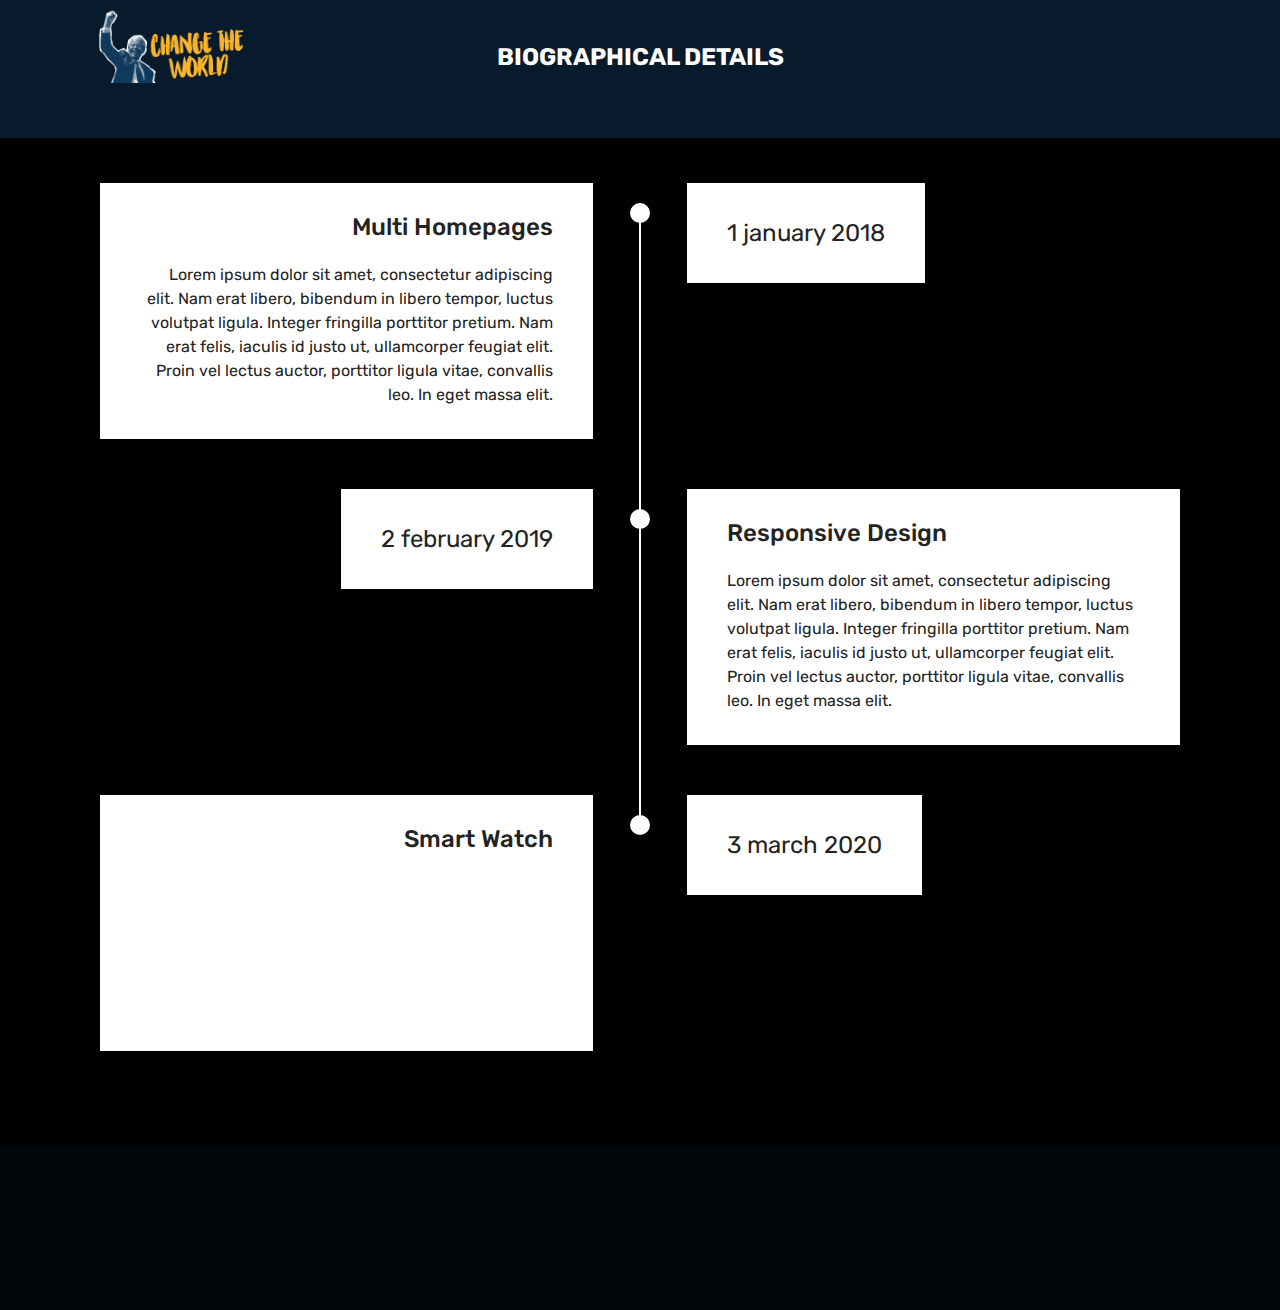
==== commit 9b3c682d: "create github pages" ====
--- a/page1.html
+++ b/page1.html
@@ -55,7 +55,7 @@
     </nav>
 </section>
 
-<section class="engine"><a href="https://mobirise.info/y">html website templates</a></section><section class="mbr-section content5 cid-rYswSvVoVK" id="content5-14">
+<section class="engine"><a href="https://mobirise.info/l">free site templates</a></section><section class="mbr-section content5 cid-rYswSvVoVK" id="content5-14">
 
     
 
@@ -69,6 +69,102 @@
                 
                 
             </div>
+        </div>
+    </div>
+</section>
+
+<section class="timeline1 cid-rYyDu8r8m3" id="timeline1-18">
+
+    
+
+    
+
+    <div class="container align-center">
+        
+        
+
+        <div class="container timelines-container" mbri-timelines="">
+            <!--1-->
+            <div class="row timeline-element reverse separline">
+                 <div class="timeline-date-panel col-xs-12 col-md-6  align-left">         
+                    <div class="time-line-date-content">
+                        <p class="mbr-timeline-date mbr-fonts-style display-5">
+                            1 january 2018  
+                        </p>
+                    </div>
+                </div>
+           <span class="iconBackground"></span>
+            <div class="col-xs-12 col-md-6 align-right">
+                <div class="timeline-text-content">
+                    <h4 class="mbr-timeline-title pb-3 mbr-fonts-style display-5">
+                        Multi Homepages
+                    </h4>
+                    <p class="mbr-timeline-text mbr-fonts-style display-7">
+                        Lorem ipsum dolor sit amet, consectetur adipiscing elit. Nam erat libero, bibendum in libero tempor, luctus volutpat ligula. Integer fringilla porttitor pretium. Nam erat felis, iaculis id justo ut, ullamcorper feugiat elit. Proin vel lectus auctor, porttitor ligula vitae, convallis leo. In eget massa elit.
+                    </p>
+                 </div>
+            </div>
+            </div>
+            <!--2-->
+            <div class="row timeline-element  separline">
+                <div class="timeline-date-panel col-xs-12 col-md-6 align-right">
+                    <div class="time-line-date-content">
+                        <p class="mbr-timeline-date mbr-fonts-style display-5">
+                            2 february 2019  
+                        </p>
+                    </div>
+                </div>
+                <span class="iconBackground"></span>
+                <div class="col-xs-12 col-md-6 align-left ">
+                    <div class="timeline-text-content">
+                        <h4 class="mbr-timeline-title pb-3 mbr-fonts-style display-5">
+                            Responsive Design
+                        </h4>
+                        <p class="mbr-timeline-text mbr-fonts-style display-7">
+                            Lorem ipsum dolor sit amet, consectetur adipiscing elit. Nam erat libero, bibendum in libero tempor, luctus volutpat ligula. Integer fringilla porttitor pretium. Nam erat felis, iaculis id justo ut, ullamcorper feugiat elit. Proin vel lectus auctor, porttitor ligula vitae, convallis leo. In eget massa elit.
+                        </p>
+                    </div>
+                </div>
+            </div>
+            <!--3-->
+            <div class="row timeline-element reverse">
+                <div class="timeline-date-panel col-xs-12 col-md-6  align-left">
+                    <div class="time-line-date-content">
+                        <p class="mbr-timeline-date mbr-fonts-style display-5">
+                            3 march 2020
+                        </p>
+                    </div>
+                </div>
+                <span class="iconBackground"></span>
+                <div class="col-xs-12 col-md-6 align-right">
+                    <div class="timeline-text-content">
+                        <h4 class="mbr-timeline-title pb-3 mbr-fonts-style display-5">
+                            Smart Watch
+                        </h4>      
+                        <p class="mbr-timeline-text mbr-fonts-style display-7">
+                            Lorem ipsum dolor sit amet, consectetur adipiscing elit. Nam erat libero, bibendum in libero tempor, luctus volutpat ligula. Integer fringilla porttitor pretium. Nam erat felis, iaculis id justo ut, ullamcorper feugiat elit. Proin vel lectus auctor, porttitor ligula vitae, convallis leo. In eget massa elit.
+                        </p>
+                    </div>
+                </div>
+            </div>
+            <!--4-->
+            
+            <!--5-->
+            
+            <!--6-->
+            
+            <!--7-->
+            
+            <!--8-->
+            
+            <!--9-->
+            
+            <!--10-->
+            
+            <!--11-->
+            
+            <!--12-->
+            
         </div>
     </div>
 </section>
--- a/assets/mobirise/css/mbr-additional.css
+++ b/assets/mobirise/css/mbr-additional.css
@@ -1498,6 +1498,119 @@
   padding-bottom: 45px;
   background-color: #071b2c;
 }
+.cid-rYyDu8r8m3 {
+  padding-top: 45px;
+  padding-bottom: 45px;
+  background-color: #000000;
+}
+.cid-rYyDu8r8m3 .mbr-section-subtitle {
+  color: #767676;
+  text-align: center;
+  font-weight: 300;
+}
+.cid-rYyDu8r8m3 .timeline-text-content {
+  padding: 2rem 2.5rem;
+  background: #ffffff;
+  margin-left: 2rem;
+}
+.cid-rYyDu8r8m3 .timeline-text-content p {
+  margin-bottom: 0;
+}
+.cid-rYyDu8r8m3 .time-line-date-content {
+  margin-right: 2rem;
+}
+.cid-rYyDu8r8m3 .time-line-date-content p {
+  padding: 2rem 2.5rem;
+  background: #ffffff;
+  float: right;
+}
+.cid-rYyDu8r8m3 .timeline-element {
+  margin-bottom: 50px;
+  position: relative;
+  word-wrap: break-word;
+  word-break: break-word;
+  display: -webkit-flex;
+  flex-direction: row;
+  -webkit-flex-direction: row;
+}
+.cid-rYyDu8r8m3 .timeline-element:hover .mbr-timeline-date {
+  box-shadow: 0 7px 20px 0px rgba(0, 0, 0, 0.08);
+  transition: all .4s;
+}
+.cid-rYyDu8r8m3 .timeline-element:hover .timeline-text-content {
+  box-shadow: 0 7px 20px 0px rgba(0, 0, 0, 0.08);
+  transition: all .4s;
+}
+.cid-rYyDu8r8m3 .mbr-timeline-date,
+.cid-rYyDu8r8m3 .timeline-text-content {
+  transition: all .4s;
+}
+.cid-rYyDu8r8m3 .reverse {
+  flex-direction: row-reverse;
+  -webkit-flex-direction: row-reverse;
+}
+.cid-rYyDu8r8m3 .reverse .timeline-text-content {
+  margin-right: 2rem;
+  margin-left: 0;
+}
+.cid-rYyDu8r8m3 .reverse .time-line-date-content {
+  margin-left: 2rem;
+  margin-right: 0rem;
+}
+.cid-rYyDu8r8m3 .reverse .time-line-date-content p {
+  float: left;
+}
+.cid-rYyDu8r8m3 .iconBackground {
+  position: absolute;
+  left: 50%;
+  width: 20px;
+  height: 20px;
+  line-height: 30px;
+  text-align: center;
+  border-radius: 50%;
+  font-size: 30px;
+  display: inline-block;
+  background-color: #ffffff;
+  top: 20px;
+  margin-left: -10px;
+}
+.cid-rYyDu8r8m3 .separline:before {
+  top: 20px;
+  bottom: 0;
+  position: absolute;
+  content: "";
+  width: 2px;
+  background-color: #ffffff;
+  left: calc(50% - 1px);
+  height: calc(100% + 4rem);
+}
+@media (max-width: 768px) {
+  .cid-rYyDu8r8m3 .iconBackground {
+    left: 0 !important;
+  }
+  .cid-rYyDu8r8m3 .separline:before {
+    left: 0!important;
+  }
+  .cid-rYyDu8r8m3 .timeline-text-content {
+    margin-left: 0 !important;
+  }
+  .cid-rYyDu8r8m3 .time-line-date-content {
+    margin-right: 0 !important;
+  }
+  .cid-rYyDu8r8m3 .time-line-date-content p {
+    float: left !important;
+  }
+  .cid-rYyDu8r8m3 .reverse .time-line-date-content {
+    margin-left: 0 !important;
+  }
+  .cid-rYyDu8r8m3 .reverse .timeline-text-content {
+    margin-right: 0 !important;
+  }
+}
+.cid-rYyDu8r8m3 .reverseTimeline {
+  display: flex;
+  flex-direction: column-reverse;
+}
 .cid-rYsugytUxY {
   padding-top: 45px;
   padding-bottom: 45px;
@@ -1954,603 +2067,6 @@
   color: #ffffff;
 }
 .cid-rYc7dXP9KF .mbr-step-text {
-  color: #ffffff;
-}
-.cid-rYunXAu20E {
-  padding-top: 45px;
-  padding-bottom: 45px;
-  background-color: #071b2c;
-}
-.cid-qTkzRZLJNu .navbar {
-  padding: .5rem 0;
-  background: #232323;
-  transition: none;
-  min-height: 77px;
-}
-.cid-qTkzRZLJNu .navbar-dropdown.bg-color.transparent.opened {
-  background: #232323;
-}
-.cid-qTkzRZLJNu a {
-  font-style: normal;
-}
-.cid-qTkzRZLJNu .nav-item span {
-  padding-right: 0.4em;
-  line-height: 0.5em;
-  vertical-align: text-bottom;
-  position: relative;
-  text-decoration: none;
-}
-.cid-qTkzRZLJNu .nav-item a {
-  display: flex;
-  align-items: center;
-  justify-content: center;
-  padding: 0.7rem 0 !important;
-  margin: 0rem .65rem !important;
-}
-.cid-qTkzRZLJNu .nav-item:focus,
-.cid-qTkzRZLJNu .nav-link:focus {
-  outline: none;
-}
-.cid-qTkzRZLJNu .btn {
-  padding: 0.4rem 1.5rem;
-  display: inline-flex;
-  align-items: center;
-}
-.cid-qTkzRZLJNu .btn .mbr-iconfont {
-  font-size: 1.6rem;
-}
-.cid-qTkzRZLJNu .menu-logo {
-  margin-right: auto;
-}
-.cid-qTkzRZLJNu .menu-logo .navbar-brand {
-  display: flex;
-  margin-left: 5rem;
-  padding: 0;
-  transition: padding .2s;
-  min-height: 3.8rem;
-  align-items: center;
-}
-.cid-qTkzRZLJNu .menu-logo .navbar-brand .navbar-caption-wrap {
-  display: -webkit-flex;
-  -webkit-align-items: center;
-  align-items: center;
-  word-break: break-word;
-  min-width: 7rem;
-  margin: .3rem 0;
-}
-.cid-qTkzRZLJNu .menu-logo .navbar-brand .navbar-caption-wrap .navbar-caption {
-  line-height: 1.2rem !important;
-  padding-right: 2rem;
-}
-.cid-qTkzRZLJNu .menu-logo .navbar-brand .navbar-logo {
-  font-size: 4rem;
-  transition: font-size 0.25s;
-}
-.cid-qTkzRZLJNu .menu-logo .navbar-brand .navbar-logo img {
-  display: flex;
-}
-.cid-qTkzRZLJNu .menu-logo .navbar-brand .navbar-logo .mbr-iconfont {
-  transition: font-size 0.25s;
-}
-.cid-qTkzRZLJNu .navbar-toggleable-sm .navbar-collapse {
-  justify-content: flex-end;
-  -webkit-justify-content: flex-end;
-  padding-right: 5rem;
-  width: auto;
-}
-.cid-qTkzRZLJNu .navbar-toggleable-sm .navbar-collapse .navbar-nav {
-  flex-wrap: wrap;
-  -webkit-flex-wrap: wrap;
-  padding-left: 0;
-}
-.cid-qTkzRZLJNu .navbar-toggleable-sm .navbar-collapse .navbar-nav .nav-item {
-  -webkit-align-self: center;
-  align-self: center;
-}
-.cid-qTkzRZLJNu .navbar-toggleable-sm .navbar-collapse .navbar-buttons {
-  padding-left: 0;
-  padding-bottom: 0;
-}
-.cid-qTkzRZLJNu .dropdown .dropdown-menu {
-  background: #232323;
-  display: none;
-  position: absolute;
-  min-width: 5rem;
-  padding-top: 1.4rem;
-  padding-bottom: 1.4rem;
-  text-align: left;
-}
-.cid-qTkzRZLJNu .dropdown .dropdown-menu .dropdown-item {
-  width: auto;
-  padding: 0.235em 1.5385em 0.235em 1.5385em !important;
-}
-.cid-qTkzRZLJNu .dropdown .dropdown-menu .dropdown-item::after {
-  right: 0.5rem;
-}
-.cid-qTkzRZLJNu .dropdown .dropdown-menu .dropdown-submenu {
-  margin: 0;
-}
-.cid-qTkzRZLJNu .dropdown.open > .dropdown-menu {
-  display: block;
-}
-.cid-qTkzRZLJNu .navbar-toggleable-sm.opened:after {
-  position: absolute;
-  width: 100vw;
-  height: 100vh;
-  content: '';
-  background-color: rgba(0, 0, 0, 0.1);
-  left: 0;
-  bottom: 0;
-  transform: translateY(100%);
-  -webkit-transform: translateY(100%);
-  z-index: 1000;
-}
-.cid-qTkzRZLJNu .navbar.navbar-short {
-  min-height: 60px;
-  transition: all .2s;
-}
-.cid-qTkzRZLJNu .navbar.navbar-short .navbar-toggler-right {
-  top: 20px;
-}
-.cid-qTkzRZLJNu .navbar.navbar-short .navbar-logo a {
-  font-size: 2.5rem !important;
-  line-height: 2.5rem;
-  transition: font-size 0.25s;
-}
-.cid-qTkzRZLJNu .navbar.navbar-short .navbar-logo a .mbr-iconfont {
-  font-size: 2.5rem !important;
-}
-.cid-qTkzRZLJNu .navbar.navbar-short .navbar-logo a img {
-  height: 3rem !important;
-}
-.cid-qTkzRZLJNu .navbar.navbar-short .navbar-brand {
-  min-height: 3rem;
-}
-.cid-qTkzRZLJNu button.navbar-toggler {
-  width: 31px;
-  height: 18px;
-  cursor: pointer;
-  transition: all .2s;
-  top: 1.5rem;
-  right: 1rem;
-}
-.cid-qTkzRZLJNu button.navbar-toggler:focus {
-  outline: none;
-}
-.cid-qTkzRZLJNu button.navbar-toggler .hamburger span {
-  position: absolute;
-  right: 0;
-  width: 30px;
-  height: 2px;
-  border-right: 5px;
-  background-color: #ffffff;
-}
-.cid-qTkzRZLJNu button.navbar-toggler .hamburger span:nth-child(1) {
-  top: 0;
-  transition: all .2s;
-}
-.cid-qTkzRZLJNu button.navbar-toggler .hamburger span:nth-child(2) {
-  top: 8px;
-  transition: all .15s;
-}
-.cid-qTkzRZLJNu button.navbar-toggler .hamburger span:nth-child(3) {
-  top: 8px;
-  transition: all .15s;
-}
-.cid-qTkzRZLJNu button.navbar-toggler .hamburger span:nth-child(4) {
-  top: 16px;
-  transition: all .2s;
-}
-.cid-qTkzRZLJNu nav.opened .hamburger span:nth-child(1) {
-  top: 8px;
-  width: 0;
-  opacity: 0;
-  right: 50%;
-  transition: all .2s;
-}
-.cid-qTkzRZLJNu nav.opened .hamburger span:nth-child(2) {
-  -webkit-transform: rotate(45deg);
-  transform: rotate(45deg);
-  transition: all .25s;
-}
-.cid-qTkzRZLJNu nav.opened .hamburger span:nth-child(3) {
-  -webkit-transform: rotate(-45deg);
-  transform: rotate(-45deg);
-  transition: all .25s;
-}
-.cid-qTkzRZLJNu nav.opened .hamburger span:nth-child(4) {
-  top: 8px;
-  width: 0;
-  opacity: 0;
-  right: 50%;
-  transition: all .2s;
-}
-.cid-qTkzRZLJNu .collapsed.navbar-expand {
-  flex-direction: column;
-}
-.cid-qTkzRZLJNu .collapsed .btn {
-  display: flex;
-}
-.cid-qTkzRZLJNu .collapsed .navbar-collapse {
-  display: none !important;
-  padding-right: 0 !important;
-}
-.cid-qTkzRZLJNu .collapsed .navbar-collapse.collapsing,
-.cid-qTkzRZLJNu .collapsed .navbar-collapse.show {
-  display: block !important;
-}
-.cid-qTkzRZLJNu .collapsed .navbar-collapse.collapsing .navbar-nav,
-.cid-qTkzRZLJNu .collapsed .navbar-collapse.show .navbar-nav {
-  display: block;
-  text-align: center;
-}
-.cid-qTkzRZLJNu .collapsed .navbar-collapse.collapsing .navbar-nav .nav-item,
-.cid-qTkzRZLJNu .collapsed .navbar-collapse.show .navbar-nav .nav-item {
-  clear: both;
-}
-.cid-qTkzRZLJNu .collapsed .navbar-collapse.collapsing .navbar-nav .nav-item:last-child,
-.cid-qTkzRZLJNu .collapsed .navbar-collapse.show .navbar-nav .nav-item:last-child {
-  margin-bottom: 1rem;
-}
-.cid-qTkzRZLJNu .collapsed .navbar-collapse.collapsing .navbar-buttons,
-.cid-qTkzRZLJNu .collapsed .navbar-collapse.show .navbar-buttons {
-  text-align: center;
-}
-.cid-qTkzRZLJNu .collapsed .navbar-collapse.collapsing .navbar-buttons:last-child,
-.cid-qTkzRZLJNu .collapsed .navbar-collapse.show .navbar-buttons:last-child {
-  margin-bottom: 1rem;
-}
-.cid-qTkzRZLJNu .collapsed button.navbar-toggler {
-  display: block;
-}
-.cid-qTkzRZLJNu .collapsed .navbar-brand {
-  margin-left: 1rem !important;
-}
-.cid-qTkzRZLJNu .collapsed .navbar-toggleable-sm {
-  flex-direction: column;
-  -webkit-flex-direction: column;
-}
-.cid-qTkzRZLJNu .collapsed .dropdown .dropdown-menu {
-  width: 100%;
-  text-align: center;
-  position: relative;
-  opacity: 0;
-  display: block;
-  height: 0;
-  visibility: hidden;
-  padding: 0;
-  transition-duration: .5s;
-  transition-property: opacity,padding,height;
-}
-.cid-qTkzRZLJNu .collapsed .dropdown.open > .dropdown-menu {
-  position: relative;
-  opacity: 1;
-  height: auto;
-  padding: 1.4rem 0;
-  visibility: visible;
-}
-.cid-qTkzRZLJNu .collapsed .dropdown .dropdown-submenu {
-  left: 0;
-  text-align: center;
-  width: 100%;
-}
-.cid-qTkzRZLJNu .collapsed .dropdown .dropdown-toggle[data-toggle="dropdown-submenu"]::after {
-  margin-top: 0;
-  position: inherit;
-  right: 0;
-  top: 50%;
-  display: inline-block;
-  width: 0;
-  height: 0;
-  margin-left: .3em;
-  vertical-align: middle;
-  content: "";
-  border-top: .30em solid;
-  border-right: .30em solid transparent;
-  border-left: .30em solid transparent;
-}
-@media (max-width: 991px) {
-  .cid-qTkzRZLJNu .navbar-expand {
-    flex-direction: column;
-  }
-  .cid-qTkzRZLJNu img {
-    height: 3.8rem !important;
-  }
-  .cid-qTkzRZLJNu .btn {
-    display: flex;
-  }
-  .cid-qTkzRZLJNu button.navbar-toggler {
-    display: block;
-  }
-  .cid-qTkzRZLJNu .navbar-brand {
-    margin-left: 1rem !important;
-  }
-  .cid-qTkzRZLJNu .navbar-toggleable-sm {
-    flex-direction: column;
-    -webkit-flex-direction: column;
-  }
-  .cid-qTkzRZLJNu .navbar-collapse {
-    display: none !important;
-    padding-right: 0 !important;
-  }
-  .cid-qTkzRZLJNu .navbar-collapse.collapsing,
-  .cid-qTkzRZLJNu .navbar-collapse.show {
-    display: block !important;
-  }
-  .cid-qTkzRZLJNu .navbar-collapse.collapsing .navbar-nav,
-  .cid-qTkzRZLJNu .navbar-collapse.show .navbar-nav {
-    display: block;
-    text-align: center;
-  }
-  .cid-qTkzRZLJNu .navbar-collapse.collapsing .navbar-nav .nav-item,
-  .cid-qTkzRZLJNu .navbar-collapse.show .navbar-nav .nav-item {
-    clear: both;
-  }
-  .cid-qTkzRZLJNu .navbar-collapse.collapsing .navbar-nav .nav-item:last-child,
-  .cid-qTkzRZLJNu .navbar-collapse.show .navbar-nav .nav-item:last-child {
-    margin-bottom: 1rem;
-  }
-  .cid-qTkzRZLJNu .navbar-collapse.collapsing .navbar-buttons,
-  .cid-qTkzRZLJNu .navbar-collapse.show .navbar-buttons {
-    text-align: center;
-  }
-  .cid-qTkzRZLJNu .navbar-collapse.collapsing .navbar-buttons:last-child,
-  .cid-qTkzRZLJNu .navbar-collapse.show .navbar-buttons:last-child {
-    margin-bottom: 1rem;
-  }
-  .cid-qTkzRZLJNu .dropdown .dropdown-menu {
-    width: 100%;
-    text-align: center;
-    position: relative;
-    opacity: 0;
-    display: block;
-    height: 0;
-    visibility: hidden;
-    padding: 0;
-    transition-duration: .5s;
-    transition-property: opacity,padding,height;
-  }
-  .cid-qTkzRZLJNu .dropdown.open > .dropdown-menu {
-    position: relative;
-    opacity: 1;
-    height: auto;
-    padding: 1.4rem 0;
-    visibility: visible;
-  }
-  .cid-qTkzRZLJNu .dropdown .dropdown-submenu {
-    left: 0;
-    text-align: center;
-    width: 100%;
-  }
-  .cid-qTkzRZLJNu .dropdown .dropdown-toggle[data-toggle="dropdown-submenu"]::after {
-    margin-top: 0;
-    position: inherit;
-    right: 0;
-    top: 50%;
-    display: inline-block;
-    width: 0;
-    height: 0;
-    margin-left: .3em;
-    vertical-align: middle;
-    content: "";
-    border-top: .30em solid;
-    border-right: .30em solid transparent;
-    border-left: .30em solid transparent;
-  }
-}
-@media (min-width: 767px) {
-  .cid-qTkzRZLJNu .menu-logo {
-    flex-shrink: 0;
-  }
-}
-.cid-qTkzRZLJNu .navbar-collapse {
-  flex-basis: auto;
-}
-.cid-qTkzRZLJNu .nav-link:hover,
-.cid-qTkzRZLJNu .dropdown-item:hover {
-  color: #c1c1c1 !important;
-}
-.cid-rYcHa3uGi3 {
-  padding-top: 45px;
-  padding-bottom: 45px;
-  background-color: #000000;
-}
-.cid-rYcHa3uGi3 .item {
-  padding-bottom: 2rem;
-}
-.cid-rYcHa3uGi3 .item-wrapper {
-  height: 100%;
-}
-.cid-rYcHa3uGi3 .item-wrapper img {
-  height: 100%;
-  object-fit: cover;
-}
-.cid-rYcHa3uGi3 .carousel-control,
-.cid-rYcHa3uGi3 .close {
-  background: #1b1b1b;
-}
-.cid-rYcHa3uGi3 .carousel-control-prev {
-  margin-left: 2.5rem;
-}
-.cid-rYcHa3uGi3 .carousel-control-next {
-  margin-right: 2.5rem;
-}
-.cid-rYcHa3uGi3 .close {
-  position: fixed;
-  opacity: 0.5;
-  font-size: 35px;
-  font-weight: 300;
-  width: 70px;
-  height: 70px;
-  border-radius: 50%;
-  color: #fff;
-  top: 2.5rem;
-  right: 2.5rem;
-  line-height: 70px;
-  border: none;
-  text-align: center;
-  text-shadow: none;
-  z-index: 5;
-  -webkit-transition: opacity 0.3s ease;
-  -moz-transition: opacity 0.3s ease;
-  -o-transition: opacity 0.3s ease;
-  transition: opacity 0.3s ease;
-  font-family: 'MobiriseIcons';
-}
-.cid-rYcHa3uGi3 .close::before {
-  content: '\e91a';
-}
-.cid-rYcHa3uGi3 .close:hover {
-  opacity: 1;
-  background: #000;
-  color: #fff;
-}
-.cid-rYcHa3uGi3 .carousel-control {
-  position: fixed;
-  width: 70px;
-  height: 70px;
-  top: 50%;
-  margin-top: -35px;
-  line-height: 70px;
-  border-radius: 50%;
-  font-size: 35px;
-  border: 0;
-  opacity: 0.5;
-  text-shadow: none;
-  z-index: 5;
-  color: #fff;
-  -webkit-transition: all 0.2s ease-in-out 0s;
-  -o-transition: all 0.2s ease-in-out 0s;
-  transition: all 0.2s ease-in-out 0s;
-}
-.cid-rYcHa3uGi3 .carousel-inner > .active {
-  display: block;
-}
-.cid-rYcHa3uGi3 .carousel-control.left {
-  left: 0;
-  margin-left: 2.5rem;
-}
-.cid-rYcHa3uGi3 .carousel-control.right {
-  right: 0;
-  margin-right: 2.5rem;
-}
-.cid-rYcHa3uGi3 .carousel-control .icon-next,
-.cid-rYcHa3uGi3 .carousel-control .icon-prev {
-  margin-top: -18px;
-  font-size: 40px;
-  line-height: 27px;
-}
-.cid-rYcHa3uGi3 .carousel-control:hover {
-  background: #1b1b1b;
-  color: #fff;
-  opacity: 1;
-}
-@media (max-width: 768px) {
-  .cid-rYcHa3uGi3 .carousel-control,
-  .cid-rYcHa3uGi3 .carousel-indicators,
-  .cid-rYcHa3uGi3 .modal .close {
-    position: fixed;
-  }
-}
-@media (max-width: 767px) {
-  .cid-rYcHa3uGi3 .mbr-slider .carousel-control {
-    top: auto;
-    bottom: 20px;
-  }
-  .cid-rYcHa3uGi3 .mbr-slider > .container .carousel-control {
-    margin-bottom: 0;
-  }
-}
-.cid-rYcHa3uGi3 .carousel-indicators {
-  bottom: 0;
-  margin-bottom: 3px;
-}
-@media (max-width: 991px) {
-  .cid-rYcHa3uGi3 .carousel-indicators {
-    margin-bottom: 3.625rem !important;
-    padding-left: 2.5rem;
-    padding-right: 2.5rem;
-  }
-}
-@media (max-width: 767px) {
-  .cid-rYcHa3uGi3 .carousel-indicators {
-    display: none;
-  }
-}
-.cid-rYcHa3uGi3 .carousel-indicators .active,
-.cid-rYcHa3uGi3 .carousel-indicators li {
-  width: 7px;
-  height: 7px;
-  margin: 3px;
-  background: #1b1b1b;
-  opacity: 0.5;
-  border: 4px solid #1b1b1b;
-}
-.cid-rYcHa3uGi3 .carousel-indicators .active {
-  background: #fff;
-}
-.cid-rYcHa3uGi3 .carousel-indicators li {
-  max-width: 15px;
-  max-height: 15px;
-  border-radius: 50%;
-}
-.cid-rYcHa3uGi3 .modal {
-  padding-left: 0 !important;
-  position: fixed;
-  overflow: hidden;
-  padding-right: 0 !important;
-}
-.cid-rYcHa3uGi3 .modal-dialog {
-  margin: 0 auto;
-  max-width: 100%;
-  padding-left: 1rem;
-  padding-right: 1rem;
-}
-.cid-rYcHa3uGi3 .modal-content {
-  border-radius: 0;
-  border: none;
-  background: transparent;
-}
-.cid-rYcHa3uGi3 .modal-body {
-  padding: 0;
-  display: flex;
-  align-items: center;
-}
-.cid-rYcHa3uGi3 .modal-body img {
-  width: 100%;
-  object-fit: contain;
-  max-height: calc(98.25vh);
-  height: fit-content;
-}
-.cid-rYcHa3uGi3 .carousel {
-  width: 100%;
-}
-.cid-rYcHa3uGi3 .modal-backdrop.in {
-  opacity: 0.8;
-}
-.cid-rYcHa3uGi3 .modal.fade .modal-dialog {
-  -webkit-transition: margin-top 0.3s ease-out;
-  -moz-transition: margin-top 0.3s ease-out;
-  -o-transition: margin-top 0.3s ease-out;
-  transition: margin-top 0.3s ease-out;
-}
-.cid-rYcHa3uGi3 .modal.fade .modal-dialog,
-.cid-rYcHa3uGi3 .modal.in .modal-dialog {
-  -webkit-transform: none;
-  -ms-transform: none;
-  -o-transform: none;
-  transform: none;
-}
-.cid-rYcHa3uGi3 .mbr-gallery .item-wrapper {
-  cursor: pointer;
-}
-.cid-rYcHa3uGi3 a {
-  display: block;
-}
-.cid-rYcHa3uGi3 a.img {
-  pointer-events: none;
-}
-.cid-rYcHa3uGi3 H3 {
   color: #ffffff;
 }
 .cid-rYuoJBTKHO {
--- a/assets/mobirise/css/mbr-additional.css
+++ b/assets/mobirise/css/mbr-additional.css
@@ -1498,6 +1498,119 @@
   padding-bottom: 45px;
   background-color: #071b2c;
 }
+.cid-rYyDu8r8m3 {
+  padding-top: 45px;
+  padding-bottom: 45px;
+  background-color: #000000;
+}
+.cid-rYyDu8r8m3 .mbr-section-subtitle {
+  color: #767676;
+  text-align: center;
+  font-weight: 300;
+}
+.cid-rYyDu8r8m3 .timeline-text-content {
+  padding: 2rem 2.5rem;
+  background: #ffffff;
+  margin-left: 2rem;
+}
+.cid-rYyDu8r8m3 .timeline-text-content p {
+  margin-bottom: 0;
+}
+.cid-rYyDu8r8m3 .time-line-date-content {
+  margin-right: 2rem;
+}
+.cid-rYyDu8r8m3 .time-line-date-content p {
+  padding: 2rem 2.5rem;
+  background: #ffffff;
+  float: right;
+}
+.cid-rYyDu8r8m3 .timeline-element {
+  margin-bottom: 50px;
+  position: relative;
+  word-wrap: break-word;
+  word-break: break-word;
+  display: -webkit-flex;
+  flex-direction: row;
+  -webkit-flex-direction: row;
+}
+.cid-rYyDu8r8m3 .timeline-element:hover .mbr-timeline-date {
+  box-shadow: 0 7px 20px 0px rgba(0, 0, 0, 0.08);
+  transition: all .4s;
+}
+.cid-rYyDu8r8m3 .timeline-element:hover .timeline-text-content {
+  box-shadow: 0 7px 20px 0px rgba(0, 0, 0, 0.08);
+  transition: all .4s;
+}
+.cid-rYyDu8r8m3 .mbr-timeline-date,
+.cid-rYyDu8r8m3 .timeline-text-content {
+  transition: all .4s;
+}
+.cid-rYyDu8r8m3 .reverse {
+  flex-direction: row-reverse;
+  -webkit-flex-direction: row-reverse;
+}
+.cid-rYyDu8r8m3 .reverse .timeline-text-content {
+  margin-right: 2rem;
+  margin-left: 0;
+}
+.cid-rYyDu8r8m3 .reverse .time-line-date-content {
+  margin-left: 2rem;
+  margin-right: 0rem;
+}
+.cid-rYyDu8r8m3 .reverse .time-line-date-content p {
+  float: left;
+}
+.cid-rYyDu8r8m3 .iconBackground {
+  position: absolute;
+  left: 50%;
+  width: 20px;
+  height: 20px;
+  line-height: 30px;
+  text-align: center;
+  border-radius: 50%;
+  font-size: 30px;
+  display: inline-block;
+  background-color: #ffffff;
+  top: 20px;
+  margin-left: -10px;
+}
+.cid-rYyDu8r8m3 .separline:before {
+  top: 20px;
+  bottom: 0;
+  position: absolute;
+  content: "";
+  width: 2px;
+  background-color: #ffffff;
+  left: calc(50% - 1px);
+  height: calc(100% + 4rem);
+}
+@media (max-width: 768px) {
+  .cid-rYyDu8r8m3 .iconBackground {
+    left: 0 !important;
+  }
+  .cid-rYyDu8r8m3 .separline:before {
+    left: 0!important;
+  }
+  .cid-rYyDu8r8m3 .timeline-text-content {
+    margin-left: 0 !important;
+  }
+  .cid-rYyDu8r8m3 .time-line-date-content {
+    margin-right: 0 !important;
+  }
+  .cid-rYyDu8r8m3 .time-line-date-content p {
+    float: left !important;
+  }
+  .cid-rYyDu8r8m3 .reverse .time-line-date-content {
+    margin-left: 0 !important;
+  }
+  .cid-rYyDu8r8m3 .reverse .timeline-text-content {
+    margin-right: 0 !important;
+  }
+}
+.cid-rYyDu8r8m3 .reverseTimeline {
+  display: flex;
+  flex-direction: column-reverse;
+}
 .cid-rYsugytUxY {
   padding-top: 45px;
   padding-bottom: 45px;
@@ -1954,603 +2067,6 @@
   color: #ffffff;
 }
 .cid-rYc7dXP9KF .mbr-step-text {
-  color: #ffffff;
-}
-.cid-rYunXAu20E {
-  padding-top: 45px;
-  padding-bottom: 45px;
-  background-color: #071b2c;
-}
-.cid-qTkzRZLJNu .navbar {
-  padding: .5rem 0;
-  background: #232323;
-  transition: none;
-  min-height: 77px;
-}
-.cid-qTkzRZLJNu .navbar-dropdown.bg-color.transparent.opened {
-  background: #232323;
-}
-.cid-qTkzRZLJNu a {
-  font-style: normal;
-}
-.cid-qTkzRZLJNu .nav-item span {
-  padding-right: 0.4em;
-  line-height: 0.5em;
-  vertical-align: text-bottom;
-  position: relative;
-  text-decoration: none;
-}
-.cid-qTkzRZLJNu .nav-item a {
-  display: flex;
-  align-items: center;
-  justify-content: center;
-  padding: 0.7rem 0 !important;
-  margin: 0rem .65rem !important;
-}
-.cid-qTkzRZLJNu .nav-item:focus,
-.cid-qTkzRZLJNu .nav-link:focus {
-  outline: none;
-}
-.cid-qTkzRZLJNu .btn {
-  padding: 0.4rem 1.5rem;
-  display: inline-flex;
-  align-items: center;
-}
-.cid-qTkzRZLJNu .btn .mbr-iconfont {
-  font-size: 1.6rem;
-}
-.cid-qTkzRZLJNu .menu-logo {
-  margin-right: auto;
-}
-.cid-qTkzRZLJNu .menu-logo .navbar-brand {
-  display: flex;
-  margin-left: 5rem;
-  padding: 0;
-  transition: padding .2s;
-  min-height: 3.8rem;
-  align-items: center;
-}
-.cid-qTkzRZLJNu .menu-logo .navbar-brand .navbar-caption-wrap {
-  display: -webkit-flex;
-  -webkit-align-items: center;
-  align-items: center;
-  word-break: break-word;
-  min-width: 7rem;
-  margin: .3rem 0;
-}
-.cid-qTkzRZLJNu .menu-logo .navbar-brand .navbar-caption-wrap .navbar-caption {
-  line-height: 1.2rem !important;
-  padding-right: 2rem;
-}
-.cid-qTkzRZLJNu .menu-logo .navbar-brand .navbar-logo {
-  font-size: 4rem;
-  transition: font-size 0.25s;
-}
-.cid-qTkzRZLJNu .menu-logo .navbar-brand .navbar-logo img {
-  display: flex;
-}
-.cid-qTkzRZLJNu .menu-logo .navbar-brand .navbar-logo .mbr-iconfont {
-  transition: font-size 0.25s;
-}
-.cid-qTkzRZLJNu .navbar-toggleable-sm .navbar-collapse {
-  justify-content: flex-end;
-  -webkit-justify-content: flex-end;
-  padding-right: 5rem;
-  width: auto;
-}
-.cid-qTkzRZLJNu .navbar-toggleable-sm .navbar-collapse .navbar-nav {
-  flex-wrap: wrap;
-  -webkit-flex-wrap: wrap;
-  padding-left: 0;
-}
-.cid-qTkzRZLJNu .navbar-toggleable-sm .navbar-collapse .navbar-nav .nav-item {
-  -webkit-align-self: center;
-  align-self: center;
-}
-.cid-qTkzRZLJNu .navbar-toggleable-sm .navbar-collapse .navbar-buttons {
-  padding-left: 0;
-  padding-bottom: 0;
-}
-.cid-qTkzRZLJNu .dropdown .dropdown-menu {
-  background: #232323;
-  display: none;
-  position: absolute;
-  min-width: 5rem;
-  padding-top: 1.4rem;
-  padding-bottom: 1.4rem;
-  text-align: left;
-}
-.cid-qTkzRZLJNu .dropdown .dropdown-menu .dropdown-item {
-  width: auto;
-  padding: 0.235em 1.5385em 0.235em 1.5385em !important;
-}
-.cid-qTkzRZLJNu .dropdown .dropdown-menu .dropdown-item::after {
-  right: 0.5rem;
-}
-.cid-qTkzRZLJNu .dropdown .dropdown-menu .dropdown-submenu {
-  margin: 0;
-}
-.cid-qTkzRZLJNu .dropdown.open > .dropdown-menu {
-  display: block;
-}
-.cid-qTkzRZLJNu .navbar-toggleable-sm.opened:after {
-  position: absolute;
-  width: 100vw;
-  height: 100vh;
-  content: '';
-  background-color: rgba(0, 0, 0, 0.1);
-  left: 0;
-  bottom: 0;
-  transform: translateY(100%);
-  -webkit-transform: translateY(100%);
-  z-index: 1000;
-}
-.cid-qTkzRZLJNu .navbar.navbar-short {
-  min-height: 60px;
-  transition: all .2s;
-}
-.cid-qTkzRZLJNu .navbar.navbar-short .navbar-toggler-right {
-  top: 20px;
-}
-.cid-qTkzRZLJNu .navbar.navbar-short .navbar-logo a {
-  font-size: 2.5rem !important;
-  line-height: 2.5rem;
-  transition: font-size 0.25s;
-}
-.cid-qTkzRZLJNu .navbar.navbar-short .navbar-logo a .mbr-iconfont {
-  font-size: 2.5rem !important;
-}
-.cid-qTkzRZLJNu .navbar.navbar-short .navbar-logo a img {
-  height: 3rem !important;
-}
-.cid-qTkzRZLJNu .navbar.navbar-short .navbar-brand {
-  min-height: 3rem;
-}
-.cid-qTkzRZLJNu button.navbar-toggler {
-  width: 31px;
-  height: 18px;
-  cursor: pointer;
-  transition: all .2s;
-  top: 1.5rem;
-  right: 1rem;
-}
-.cid-qTkzRZLJNu button.navbar-toggler:focus {
-  outline: none;
-}
-.cid-qTkzRZLJNu button.navbar-toggler .hamburger span {
-  position: absolute;
-  right: 0;
-  width: 30px;
-  height: 2px;
-  border-right: 5px;
-  background-color: #ffffff;
-}
-.cid-qTkzRZLJNu button.navbar-toggler .hamburger span:nth-child(1) {
-  top: 0;
-  transition: all .2s;
-}
-.cid-qTkzRZLJNu button.navbar-toggler .hamburger span:nth-child(2) {
-  top: 8px;
-  transition: all .15s;
-}
-.cid-qTkzRZLJNu button.navbar-toggler .hamburger span:nth-child(3) {
-  top: 8px;
-  transition: all .15s;
-}
-.cid-qTkzRZLJNu button.navbar-toggler .hamburger span:nth-child(4) {
-  top: 16px;
-  transition: all .2s;
-}
-.cid-qTkzRZLJNu nav.opened .hamburger span:nth-child(1) {
-  top: 8px;
-  width: 0;
-  opacity: 0;
-  right: 50%;
-  transition: all .2s;
-}
-.cid-qTkzRZLJNu nav.opened .hamburger span:nth-child(2) {
-  -webkit-transform: rotate(45deg);
-  transform: rotate(45deg);
-  transition: all .25s;
-}
-.cid-qTkzRZLJNu nav.opened .hamburger span:nth-child(3) {
-  -webkit-transform: rotate(-45deg);
-  transform: rotate(-45deg);
-  transition: all .25s;
-}
-.cid-qTkzRZLJNu nav.opened .hamburger span:nth-child(4) {
-  top: 8px;
-  width: 0;
-  opacity: 0;
-  right: 50%;
-  transition: all .2s;
-}
-.cid-qTkzRZLJNu .collapsed.navbar-expand {
-  flex-direction: column;
-}
-.cid-qTkzRZLJNu .collapsed .btn {
-  display: flex;
-}
-.cid-qTkzRZLJNu .collapsed .navbar-collapse {
-  display: none !important;
-  padding-right: 0 !important;
-}
-.cid-qTkzRZLJNu .collapsed .navbar-collapse.collapsing,
-.cid-qTkzRZLJNu .collapsed .navbar-collapse.show {
-  display: block !important;
-}
-.cid-qTkzRZLJNu .collapsed .navbar-collapse.collapsing .navbar-nav,
-.cid-qTkzRZLJNu .collapsed .navbar-collapse.show .navbar-nav {
-  display: block;
-  text-align: center;
-}
-.cid-qTkzRZLJNu .collapsed .navbar-collapse.collapsing .navbar-nav .nav-item,
-.cid-qTkzRZLJNu .collapsed .navbar-collapse.show .navbar-nav .nav-item {
-  clear: both;
-}
-.cid-qTkzRZLJNu .collapsed .navbar-collapse.collapsing .navbar-nav .nav-item:last-child,
-.cid-qTkzRZLJNu .collapsed .navbar-collapse.show .navbar-nav .nav-item:last-child {
-  margin-bottom: 1rem;
-}
-.cid-qTkzRZLJNu .collapsed .navbar-collapse.collapsing .navbar-buttons,
-.cid-qTkzRZLJNu .collapsed .navbar-collapse.show .navbar-buttons {
-  text-align: center;
-}
-.cid-qTkzRZLJNu .collapsed .navbar-collapse.collapsing .navbar-buttons:last-child,
-.cid-qTkzRZLJNu .collapsed .navbar-collapse.show .navbar-buttons:last-child {
-  margin-bottom: 1rem;
-}
-.cid-qTkzRZLJNu .collapsed button.navbar-toggler {
-  display: block;
-}
-.cid-qTkzRZLJNu .collapsed .navbar-brand {
-  margin-left: 1rem !important;
-}
-.cid-qTkzRZLJNu .collapsed .navbar-toggleable-sm {
-  flex-direction: column;
-  -webkit-flex-direction: column;
-}
-.cid-qTkzRZLJNu .collapsed .dropdown .dropdown-menu {
-  width: 100%;
-  text-align: center;
-  position: relative;
-  opacity: 0;
-  display: block;
-  height: 0;
-  visibility: hidden;
-  padding: 0;
-  transition-duration: .5s;
-  transition-property: opacity,padding,height;
-}
-.cid-qTkzRZLJNu .collapsed .dropdown.open > .dropdown-menu {
-  position: relative;
-  opacity: 1;
-  height: auto;
-  padding: 1.4rem 0;
-  visibility: visible;
-}
-.cid-qTkzRZLJNu .collapsed .dropdown .dropdown-submenu {
-  left: 0;
-  text-align: center;
-  width: 100%;
-}
-.cid-qTkzRZLJNu .collapsed .dropdown .dropdown-toggle[data-toggle="dropdown-submenu"]::after {
-  margin-top: 0;
-  position: inherit;
-  right: 0;
-  top: 50%;
-  display: inline-block;
-  width: 0;
-  height: 0;
-  margin-left: .3em;
-  vertical-align: middle;
-  content: "";
-  border-top: .30em solid;
-  border-right: .30em solid transparent;
-  border-left: .30em solid transparent;
-}
-@media (max-width: 991px) {
-  .cid-qTkzRZLJNu .navbar-expand {
-    flex-direction: column;
-  }
-  .cid-qTkzRZLJNu img {
-    height: 3.8rem !important;
-  }
-  .cid-qTkzRZLJNu .btn {
-    display: flex;
-  }
-  .cid-qTkzRZLJNu button.navbar-toggler {
-    display: block;
-  }
-  .cid-qTkzRZLJNu .navbar-brand {
-    margin-left: 1rem !important;
-  }
-  .cid-qTkzRZLJNu .navbar-toggleable-sm {
-    flex-direction: column;
-    -webkit-flex-direction: column;
-  }
-  .cid-qTkzRZLJNu .navbar-collapse {
-    display: none !important;
-    padding-right: 0 !important;
-  }
-  .cid-qTkzRZLJNu .navbar-collapse.collapsing,
-  .cid-qTkzRZLJNu .navbar-collapse.show {
-    display: block !important;
-  }
-  .cid-qTkzRZLJNu .navbar-collapse.collapsing .navbar-nav,
-  .cid-qTkzRZLJNu .navbar-collapse.show .navbar-nav {
-    display: block;
-    text-align: center;
-  }
-  .cid-qTkzRZLJNu .navbar-collapse.collapsing .navbar-nav .nav-item,
-  .cid-qTkzRZLJNu .navbar-collapse.show .navbar-nav .nav-item {
-    clear: both;
-  }
-  .cid-qTkzRZLJNu .navbar-collapse.collapsing .navbar-nav .nav-item:last-child,
-  .cid-qTkzRZLJNu .navbar-collapse.show .navbar-nav .nav-item:last-child {
-    margin-bottom: 1rem;
-  }
-  .cid-qTkzRZLJNu .navbar-collapse.collapsing .navbar-buttons,
-  .cid-qTkzRZLJNu .navbar-collapse.show .navbar-buttons {
-    text-align: center;
-  }
-  .cid-qTkzRZLJNu .navbar-collapse.collapsing .navbar-buttons:last-child,
-  .cid-qTkzRZLJNu .navbar-collapse.show .navbar-buttons:last-child {
-    margin-bottom: 1rem;
-  }
-  .cid-qTkzRZLJNu .dropdown .dropdown-menu {
-    width: 100%;
-    text-align: center;
-    position: relative;
-    opacity: 0;
-    display: block;
-    height: 0;
-    visibility: hidden;
-    padding: 0;
-    transition-duration: .5s;
-    transition-property: opacity,padding,height;
-  }
-  .cid-qTkzRZLJNu .dropdown.open > .dropdown-menu {
-    position: relative;
-    opacity: 1;
-    height: auto;
-    padding: 1.4rem 0;
-    visibility: visible;
-  }
-  .cid-qTkzRZLJNu .dropdown .dropdown-submenu {
-    left: 0;
-    text-align: center;
-    width: 100%;
-  }
-  .cid-qTkzRZLJNu .dropdown .dropdown-toggle[data-toggle="dropdown-submenu"]::after {
-    margin-top: 0;
-    position: inherit;
-    right: 0;
-    top: 50%;
-    display: inline-block;
-    width: 0;
-    height: 0;
-    margin-left: .3em;
-    vertical-align: middle;
-    content: "";
-    border-top: .30em solid;
-    border-right: .30em solid transparent;
-    border-left: .30em solid transparent;
-  }
-}
-@media (min-width: 767px) {
-  .cid-qTkzRZLJNu .menu-logo {
-    flex-shrink: 0;
-  }
-}
-.cid-qTkzRZLJNu .navbar-collapse {
-  flex-basis: auto;
-}
-.cid-qTkzRZLJNu .nav-link:hover,
-.cid-qTkzRZLJNu .dropdown-item:hover {
-  color: #c1c1c1 !important;
-}
-.cid-rYcHa3uGi3 {
-  padding-top: 45px;
-  padding-bottom: 45px;
-  background-color: #000000;
-}
-.cid-rYcHa3uGi3 .item {
-  padding-bottom: 2rem;
-}
-.cid-rYcHa3uGi3 .item-wrapper {
-  height: 100%;
-}
-.cid-rYcHa3uGi3 .item-wrapper img {
-  height: 100%;
-  object-fit: cover;
-}
-.cid-rYcHa3uGi3 .carousel-control,
-.cid-rYcHa3uGi3 .close {
-  background: #1b1b1b;
-}
-.cid-rYcHa3uGi3 .carousel-control-prev {
-  margin-left: 2.5rem;
-}
-.cid-rYcHa3uGi3 .carousel-control-next {
-  margin-right: 2.5rem;
-}
-.cid-rYcHa3uGi3 .close {
-  position: fixed;
-  opacity: 0.5;
-  font-size: 35px;
-  font-weight: 300;
-  width: 70px;
-  height: 70px;
-  border-radius: 50%;
-  color: #fff;
-  top: 2.5rem;
-  right: 2.5rem;
-  line-height: 70px;
-  border: none;
-  text-align: center;
-  text-shadow: none;
-  z-index: 5;
-  -webkit-transition: opacity 0.3s ease;
-  -moz-transition: opacity 0.3s ease;
-  -o-transition: opacity 0.3s ease;
-  transition: opacity 0.3s ease;
-  font-family: 'MobiriseIcons';
-}
-.cid-rYcHa3uGi3 .close::before {
-  content: '\e91a';
-}
-.cid-rYcHa3uGi3 .close:hover {
-  opacity: 1;
-  background: #000;
-  color: #fff;
-}
-.cid-rYcHa3uGi3 .carousel-control {
-  position: fixed;
-  width: 70px;
-  height: 70px;
-  top: 50%;
-  margin-top: -35px;
-  line-height: 70px;
-  border-radius: 50%;
-  font-size: 35px;
-  border: 0;
-  opacity: 0.5;
-  text-shadow: none;
-  z-index: 5;
-  color: #fff;
-  -webkit-transition: all 0.2s ease-in-out 0s;
-  -o-transition: all 0.2s ease-in-out 0s;
-  transition: all 0.2s ease-in-out 0s;
-}
-.cid-rYcHa3uGi3 .carousel-inner > .active {
-  display: block;
-}
-.cid-rYcHa3uGi3 .carousel-control.left {
-  left: 0;
-  margin-left: 2.5rem;
-}
-.cid-rYcHa3uGi3 .carousel-control.right {
-  right: 0;
-  margin-right: 2.5rem;
-}
-.cid-rYcHa3uGi3 .carousel-control .icon-next,
-.cid-rYcHa3uGi3 .carousel-control .icon-prev {
-  margin-top: -18px;
-  font-size: 40px;
-  line-height: 27px;
-}
-.cid-rYcHa3uGi3 .carousel-control:hover {
-  background: #1b1b1b;
-  color: #fff;
-  opacity: 1;
-}
-@media (max-width: 768px) {
-  .cid-rYcHa3uGi3 .carousel-control,
-  .cid-rYcHa3uGi3 .carousel-indicators,
-  .cid-rYcHa3uGi3 .modal .close {
-    position: fixed;
-  }
-}
-@media (max-width: 767px) {
-  .cid-rYcHa3uGi3 .mbr-slider .carousel-control {
-    top: auto;
-    bottom: 20px;
-  }
-  .cid-rYcHa3uGi3 .mbr-slider > .container .carousel-control {
-    margin-bottom: 0;
-  }
-}
-.cid-rYcHa3uGi3 .carousel-indicators {
-  bottom: 0;
-  margin-bottom: 3px;
-}
-@media (max-width: 991px) {
-  .cid-rYcHa3uGi3 .carousel-indicators {
-    margin-bottom: 3.625rem !important;
-    padding-left: 2.5rem;
-    padding-right: 2.5rem;
-  }
-}
-@media (max-width: 767px) {
-  .cid-rYcHa3uGi3 .carousel-indicators {
-    display: none;
-  }
-}
-.cid-rYcHa3uGi3 .carousel-indicators .active,
-.cid-rYcHa3uGi3 .carousel-indicators li {
-  width: 7px;
-  height: 7px;
-  margin: 3px;
-  background: #1b1b1b;
-  opacity: 0.5;
-  border: 4px solid #1b1b1b;
-}
-.cid-rYcHa3uGi3 .carousel-indicators .active {
-  background: #fff;
-}
-.cid-rYcHa3uGi3 .carousel-indicators li {
-  max-width: 15px;
-  max-height: 15px;
-  border-radius: 50%;
-}
-.cid-rYcHa3uGi3 .modal {
-  padding-left: 0 !important;
-  position: fixed;
-  overflow: hidden;
-  padding-right: 0 !important;
-}
-.cid-rYcHa3uGi3 .modal-dialog {
-  margin: 0 auto;
-  max-width: 100%;
-  padding-left: 1rem;
-  padding-right: 1rem;
-}
-.cid-rYcHa3uGi3 .modal-content {
-  border-radius: 0;
-  border: none;
-  background: transparent;
-}
-.cid-rYcHa3uGi3 .modal-body {
-  padding: 0;
-  display: flex;
-  align-items: center;
-}
-.cid-rYcHa3uGi3 .modal-body img {
-  width: 100%;
-  object-fit: contain;
-  max-height: calc(98.25vh);
-  height: fit-content;
-}
-.cid-rYcHa3uGi3 .carousel {
-  width: 100%;
-}
-.cid-rYcHa3uGi3 .modal-backdrop.in {
-  opacity: 0.8;
-}
-.cid-rYcHa3uGi3 .modal.fade .modal-dialog {
-  -webkit-transition: margin-top 0.3s ease-out;
-  -moz-transition: margin-top 0.3s ease-out;
-  -o-transition: margin-top 0.3s ease-out;
-  transition: margin-top 0.3s ease-out;
-}
-.cid-rYcHa3uGi3 .modal.fade .modal-dialog,
-.cid-rYcHa3uGi3 .modal.in .modal-dialog {
-  -webkit-transform: none;
-  -ms-transform: none;
-  -o-transform: none;
-  transform: none;
-}
-.cid-rYcHa3uGi3 .mbr-gallery .item-wrapper {
-  cursor: pointer;
-}
-.cid-rYcHa3uGi3 a {
-  display: block;
-}
-.cid-rYcHa3uGi3 a.img {
-  pointer-events: none;
-}
-.cid-rYcHa3uGi3 H3 {
   color: #ffffff;
 }
 .cid-rYuoJBTKHO {
